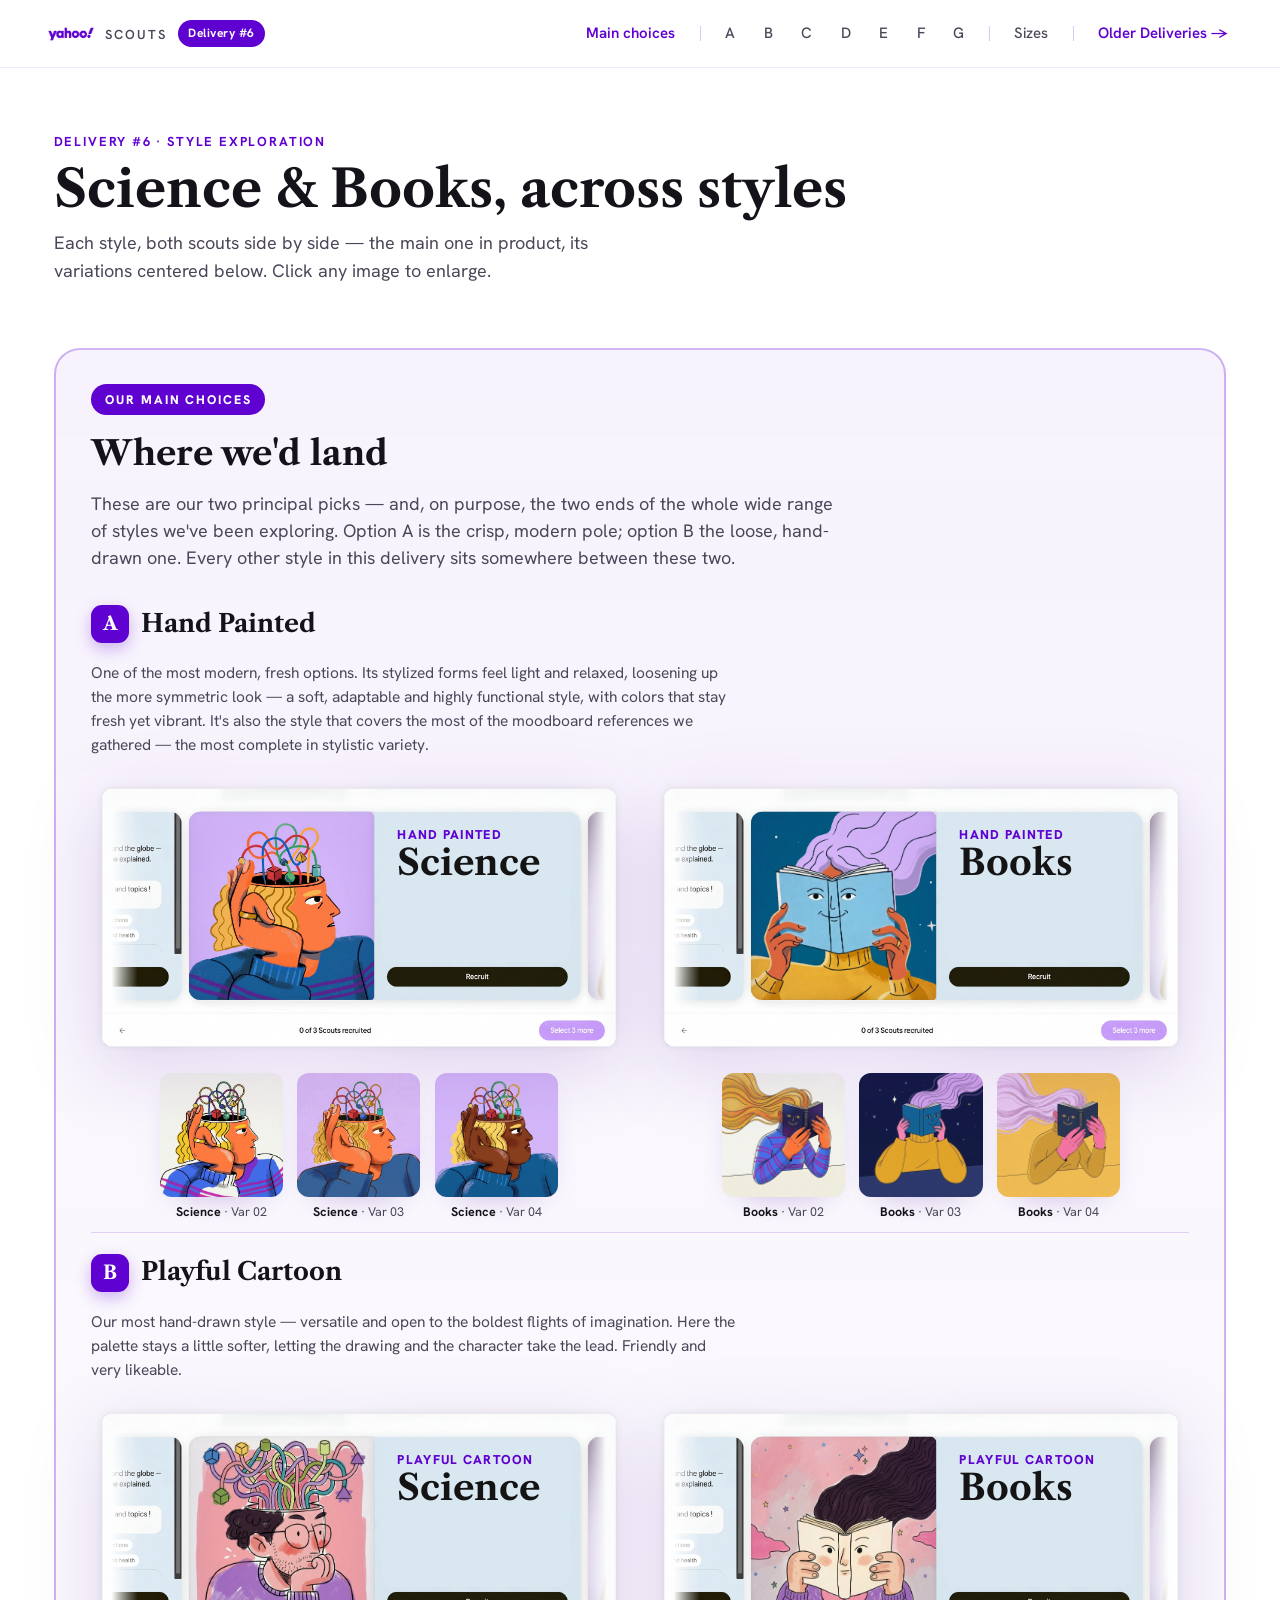
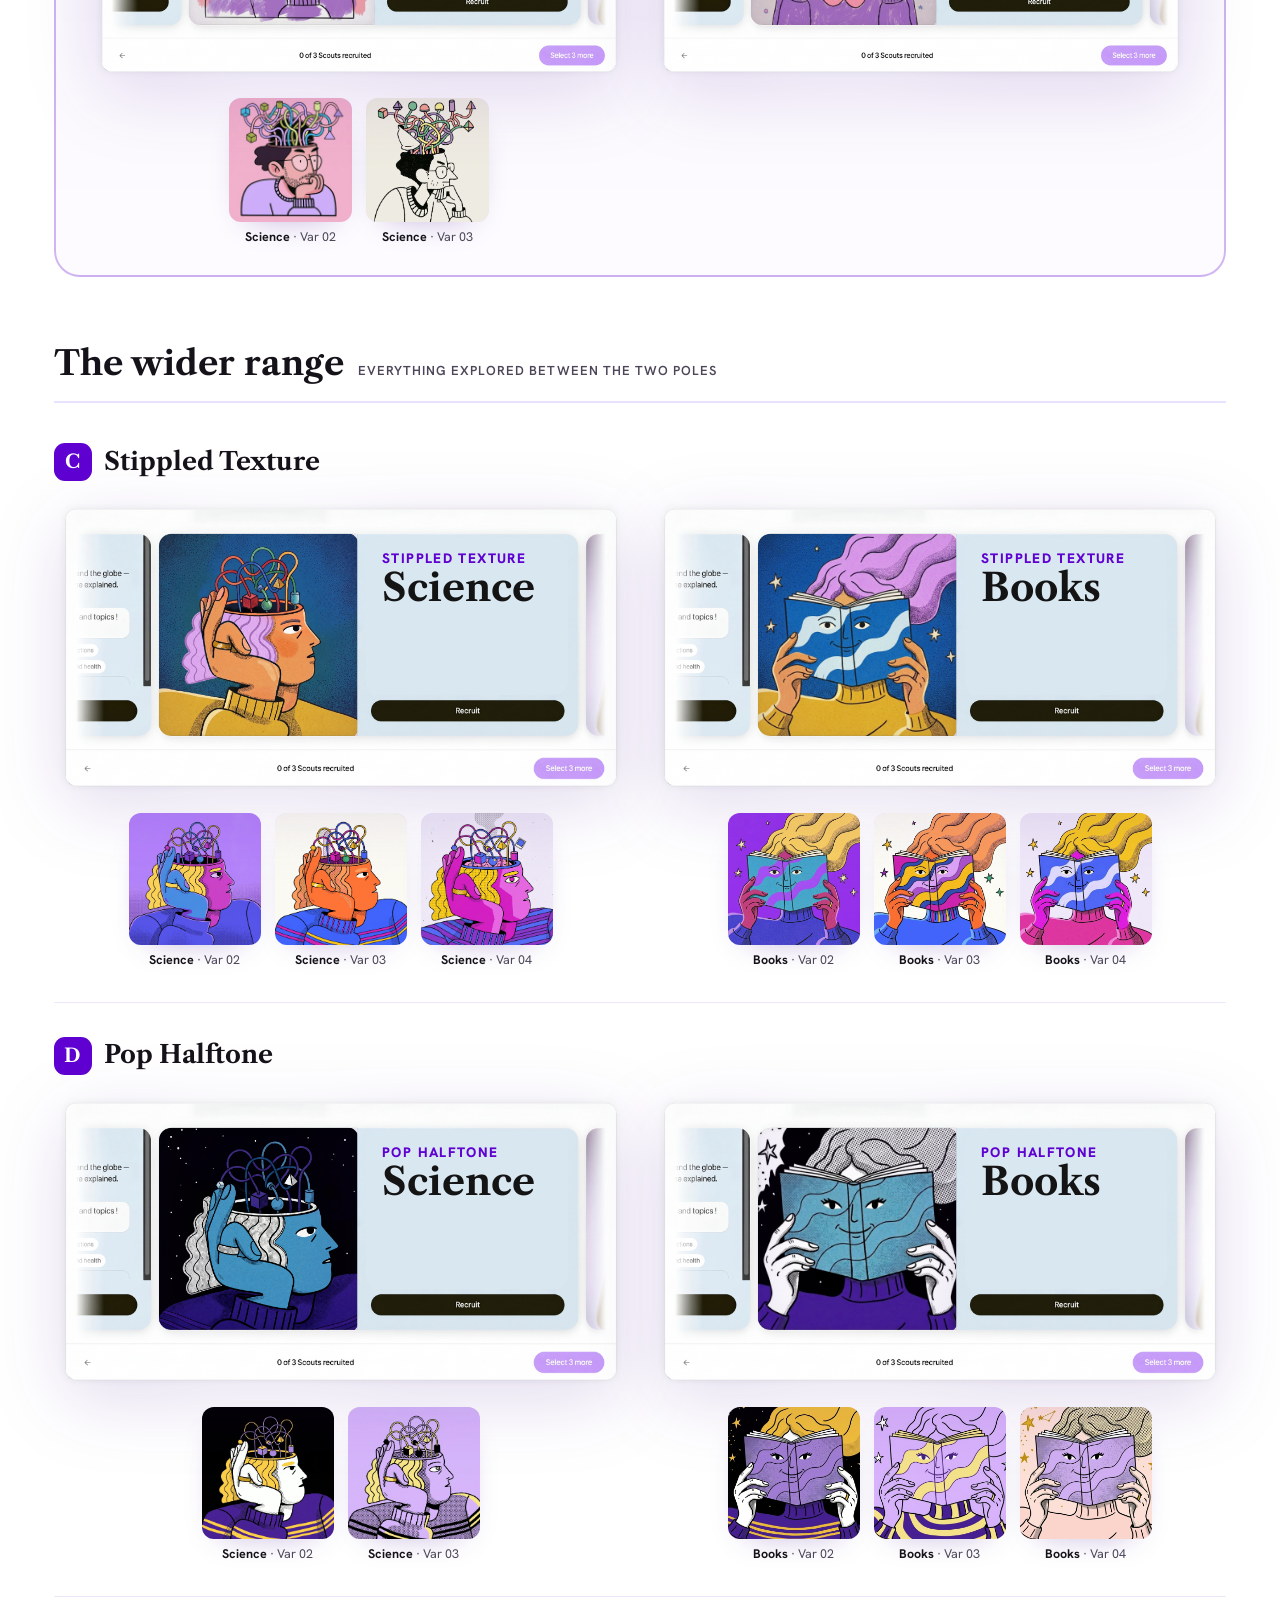
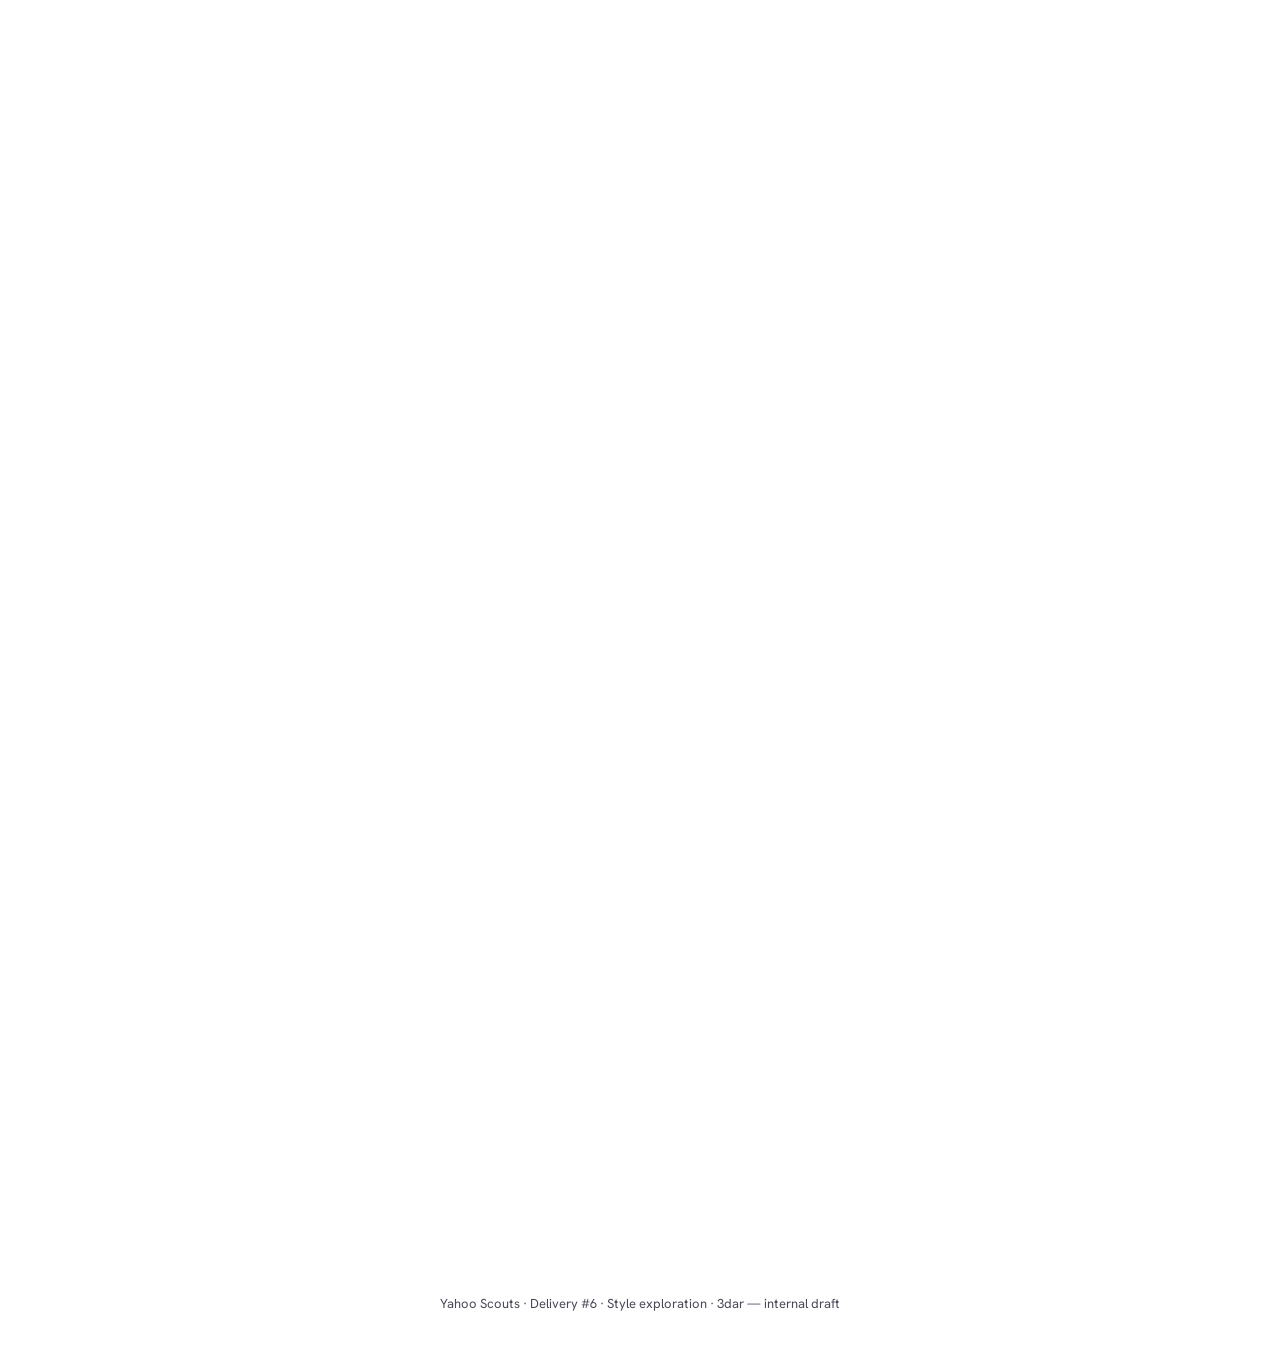
==== index.html @ 6e36b9bd "D#6: note Style A covers the most moodboard references (most complete in variety) Co-Authored-By: Cl" ====
<!DOCTYPE html>
<html lang="en">
<head>
<meta charset="UTF-8" />
<meta name="viewport" content="width=device-width, initial-scale=1.0" />
<title>Yahoo Scouts — Delivery #6 · Style exploration</title>
<link rel="preconnect" href="https://fonts.googleapis.com" />
<link rel="preconnect" href="https://fonts.gstatic.com" crossorigin />
<link href="https://fonts.googleapis.com/css2?family=Hanken+Grotesk:wght@400;500;600;700;800&family=Libre+Caslon+Text:wght@400;700&display=swap" rel="stylesheet" />
<link rel="stylesheet" href="d5.css?v=10" />
<style>
  /* ---- staging ribbon ---- */
  .stbar{background:var(--ink);color:#fff;font-family:var(--font-head);font-weight:600;font-size:12.5px;text-align:center;padding:7px 14px;letter-spacing:.3px}
  .stbar b{color:var(--yellow)}

  /* ---- page shell ---- */
  .wrap{max-width:min(2260px,96vw);margin:0 auto;padding:0 clamp(14px,3vw,28px)}
  .head6{padding:clamp(30px,5vw,64px) 0 clamp(12px,2vw,20px)}
  .head6 .eyebrow{font-family:var(--font-head);font-weight:700;font-size:13px;letter-spacing:.14em;text-transform:uppercase;color:var(--purple);margin:0 0 10px}
  .head6 h1{font-family:var(--font-display);font-weight:700;font-size:clamp(30px,5vw,52px);line-height:1.05;margin:0 0 12px;color:var(--ink)}
  .head6 p{font-size:clamp(15px,1.5vw,18px);color:var(--ink-soft);max-width:60ch;margin:0}
  .scout-band{display:flex;align-items:baseline;gap:14px;margin:clamp(30px,5vw,60px) 0 6px;padding-bottom:12px;border-bottom:2px solid var(--lav)}
  .scout-band h2{font-family:var(--font-display);font-weight:700;font-size:clamp(24px,3vw,34px);margin:0;color:var(--ink)}
  .scout-band span{font-family:var(--font-head);font-weight:600;font-size:13px;color:var(--ink-soft);text-transform:uppercase;letter-spacing:.08em}

  /* ---- our main choices (highlighted lead section) ---- */
  .mainchoices{border:2px solid rgba(95,1,209,.28);background:linear-gradient(180deg,rgba(95,1,209,.05),rgba(95,1,209,.015));border-radius:26px;padding:clamp(18px,2.6vw,34px) clamp(16px,2.8vw,38px) clamp(8px,1.4vw,18px);margin:clamp(22px,3.4vw,44px) 0}
  .mc-band{margin:0 0 clamp(6px,1.4vw,14px)}
  .mc-eyebrow{display:inline-block;font-family:var(--font-head);font-weight:800;font-size:12.5px;letter-spacing:.15em;text-transform:uppercase;color:#fff;background:var(--purple);border-radius:999px;padding:6px 14px;margin:0 0 12px}
  .mc-band h2{font-family:var(--font-display);font-weight:700;font-size:clamp(22px,2.9vw,34px);margin:0 0 10px;color:var(--ink)}
  .mc-lede{font-family:var(--font-head);font-size:clamp(14px,1.5vw,18px);color:var(--ink-soft);line-height:1.5;max-width:76ch;margin:0}
  .mc-why{font-family:var(--font-head);font-size:clamp(13px,1.35vw,15.5px);color:var(--ink-soft);line-height:1.55;max-width:72ch;margin:2px 0 clamp(14px,1.8vw,22px)}
  .mainchoices .style-block{border-bottom:none;padding:clamp(10px,1.6vw,20px) 0 clamp(6px,1vw,12px)}
  .mainchoices .style-block+.style-block{border-top:1px solid rgba(95,1,209,.16)}
  .mainchoices .sb-letter{background:var(--purple);box-shadow:0 6px 16px rgba(95,1,209,.28)}

  /* ---- one style block: Science | Books side by side ---- */
  .style-block{padding:clamp(20px,2.6vw,36px) 0;border-bottom:1px solid rgba(95,1,209,.10)}
  .sb-head{display:flex;align-items:center;gap:12px;margin:0 0 clamp(10px,1.4vw,18px)}
  .sb-letter{display:grid;place-items:center;width:38px;height:38px;flex:0 0 auto;border-radius:11px;background:var(--purple);color:#fff;font-family:var(--font-display);font-weight:700;font-size:19px}
  .sb-head h3{font-family:var(--font-display);font-weight:700;font-size:clamp(18px,2.1vw,25px);margin:0;color:var(--ink)}

  .compare{display:grid;grid-template-columns:1fr 1fr;gap:clamp(14px,2vw,30px);align-items:start}
  .scout-col{min-width:0;container-type:inline-size;display:flex;flex-direction:column;align-items:center}

  /* ---- product card (frame + hero behind window + label overlay) ---- */
  .pcard{position:relative;width:100%;margin:0;line-height:0;cursor:zoom-in;container-type:inline-size}
  .pcard-frame{position:relative;z-index:2;width:100%;height:auto;display:block;pointer-events:none;filter:drop-shadow(0 18px 38px rgba(60,10,140,.15))}
  .pcard-hero{position:absolute;z-index:1;left:18.3%;top:11.2%;width:34.9%;height:68.8%;border-radius:2.2cqw;overflow:hidden;background:#efe6ff}
  .pcard-hero img{width:100%;height:100%;object-fit:cover;display:block}
  .pcard-label{position:absolute;z-index:3;left:54.4%;top:12.8%;width:35.2%;height:52.6%;background:#d9e7f1;border-radius:2.6cqw;padding:2.6% 2.8%;display:flex;flex-direction:column;justify-content:flex-start;gap:2.4%;pointer-events:none}
  .pcard-label .pl-style{font-family:var(--font-head);font-weight:800;font-size:2.4cqw;letter-spacing:.1em;text-transform:uppercase;color:var(--purple);line-height:1}
  .pcard-label .pl-scout{font-family:var(--font-display);font-weight:700;font-size:6.7cqw;line-height:1;color:#141414}

  /* ---- empty (scout not delivered yet) ---- */
  .pcard-empty{width:100%;aspect-ratio:1800/942;border-radius:20px;border:2px dashed rgba(95,1,209,.26);background:repeating-linear-gradient(135deg,rgba(95,1,209,.03),rgba(95,1,209,.03) 12px,transparent 12px,transparent 24px);display:grid;place-items:center;text-align:center;color:var(--purple);font-family:var(--font-head);font-weight:600;font-size:clamp(12px,1.4vw,15px);line-height:1.4}

  /* ---- variation row (centered under its card) ---- */
  .var-row{display:flex;flex-wrap:wrap;justify-content:center;gap:clamp(8px,1.1vw,16px);margin-top:clamp(8px,1.1vw,16px);width:100%}
  .varfig{margin:0;width:clamp(62px,23cqw,222px);cursor:zoom-in;transition:transform .18s ease}
  .varfig:hover{transform:translateY(-3px)}
  .varfig .vf-img{aspect-ratio:1;border-radius:12px;overflow:hidden;background:#efe6ff;box-shadow:var(--shadow-soft)}
  .varfig img{width:100%;height:100%;object-fit:cover;display:block}
  .varfig figcaption{margin-top:7px;font-family:var(--font-head);font-size:clamp(10px,1.05vw,12.5px);color:var(--ink-soft);line-height:1.3;text-align:center}
  .varfig figcaption b{color:var(--ink);font-weight:700}

  /* ---- small sizes: mains inside the product template (V5-style rail) ---- */
  .small-sec{padding:clamp(26px,4vw,52px) 0 8px;border-top:2px solid var(--lav);margin-top:clamp(10px,2vw,24px);text-align:center}
  .small-head{display:flex;justify-content:center;align-items:baseline;gap:14px;margin:0 0 8px;flex-wrap:wrap}
  .small-head h2{font-family:var(--font-display);font-weight:700;font-size:clamp(22px,2.6vw,32px);margin:0;color:var(--ink)}
  .small-head span{font-family:var(--font-head);font-weight:600;font-size:13px;color:var(--ink-soft);text-transform:uppercase;letter-spacing:.08em}
  .small-note{font-family:var(--font-head);font-size:14px;color:var(--ink-soft);margin:0 auto 24px;max-width:56ch}
  .tmpl-row{display:flex;flex-wrap:wrap;justify-content:center;align-items:flex-start;gap:clamp(24px,4vw,64px)}
  .tmpl{width:min(414px,94vw)}
  .tmpl-cap{font-family:var(--font-head);font-weight:700;font-size:14px;text-transform:uppercase;letter-spacing:.07em;color:var(--purple);margin:0 0 12px}
  .sphone{position:relative;background:#161219;border-radius:34px;padding:12px 10px 10px;box-shadow:var(--shadow);container-type:inline-size}
  .sphone-notch{position:absolute;top:15px;left:50%;transform:translateX(-50%);width:33%;height:2.4%;background:#161219;border-radius:0 0 14px 14px;z-index:3}
  .sphone-screen{position:relative;border-radius:22px;overflow:hidden}
  .sphone-screen>img{width:100%;display:block}
  .srail{position:absolute;left:0;top:23.8%;width:100%;height:16.6%;background:#F3F2EF;overflow:hidden;display:flex;justify-content:center;align-items:flex-start;gap:0.9cqw;padding:0.6cqw 1cqw 0;z-index:2}
  .scirc{flex:0 0 auto;display:flex;flex-direction:column;align-items:center;margin:0;cursor:zoom-in}
  .scirc-clip{width:13.3cqw;height:13.3cqw;border-radius:50%;overflow:hidden;background:#e7e0f4}
  .scirc-clip img{width:100%;height:100%;object-fit:cover;display:block;transform:scale(1.16);transform-origin:50% 30%}
  .scirc figcaption{font-family:var(--font-head);font-weight:700;font-size:3cqw;line-height:1;margin-top:1.3cqw;color:#241f30}

  footer.foot6{padding:36px 0 56px;color:var(--ink-soft);font-family:var(--font-head);font-size:13px;text-align:center}

  @media(max-width:720px){
    .compare{grid-template-columns:1fr;gap:26px;justify-items:center}
    .scout-col{width:min(560px,100%)}
    .pcard{cursor:pointer}
  }
</style>
</head>
<body>


<!-- ============ NAV ============ -->
<header class="nav" id="nav">
  <a href="#top" class="brand" aria-label="Yahoo Scouts">
    <img src="assets/brand/yahoo-logo.png" class="brand-logo" alt="Yahoo" />
    <span class="brand-sub">scouts</span>
    <span class="brand-badge">Delivery&nbsp;#6</span>
  </a>
  <nav class="nav-links">
    <a href="#main-choices" class="nav-history">Main&nbsp;choices</a>
    <span class="nav-sep"></span>
    <a href="#style-a">A</a>
    <a href="#style-b">B</a>
    <a href="#style-c">C</a>
    <a href="#style-d">D</a>
    <a href="#style-e">E</a>
    <a href="#style-f">F</a>
    <a href="#style-g">G</a>
    <span class="nav-sep"></span>
    <a href="#small">Sizes</a>
    <span class="nav-sep"></span>
    <a href="history.html" class="nav-history">Older&nbsp;Deliveries&nbsp;&rarr;</a>
  </nav>
</header>

<main id="top">
  <div class="wrap">

    <!-- ============ HEADER ============ -->
    <section class="head6">
      <p class="eyebrow">Delivery #6 · Style exploration</p>
      <h1>Science &amp; Books, across styles</h1>
      <p>Each style, both scouts side by side — the main one in product, its variations centered below. Click any image to enlarge.</p>
    </section>

    <!-- ============ OUR MAIN CHOICES ============ -->
    <section id="main-choices" class="mainchoices reveal">
      <div class="mc-band">
        <p class="mc-eyebrow">Our Main Choices</p>
        <h2>Where we'd land</h2>
        <p class="mc-lede">These are our two principal picks — and, on purpose, the two ends of the whole wide range of styles we've been exploring. Option A is the crisp, modern pole; option B the loose, hand-drawn one. Every other style in this delivery sits somewhere between these two.</p>
      </div>

      <!-- CHOICE A — Hand Painted (was Style A) -->
      <article class="style-block reveal" id="style-a">
        <div class="sb-head"><span class="sb-letter">A</span><h3>Hand Painted</h3></div>
        <p class="mc-why">One of the most modern, fresh options. Its stylized forms feel light and relaxed, loosening up the more symmetric look — a soft, adaptable and highly functional style, with colors that stay fresh yet vibrant. It's also the style that covers the most of the moodboard references we gathered — the most complete in stylistic variety.</p>
        <div class="compare">
          <div class="scout-col">
            <div class="pcard" data-full="media/sc_science_a_001.jpg">
              <img class="pcard-frame" src="media/ui-frame.png" alt="" />
              <div class="pcard-hero"><img src="media/sc_science_a_001.jpg" alt="Science — Hand Painted" /></div>
              <div class="pcard-label"><span class="pl-style">Hand Painted</span><span class="pl-scout">Science</span></div>
            </div>
            <div class="var-row">
              <figure class="varfig" data-full="media/sc_science_a_002.jpg"><div class="vf-img"><img src="media/sc_science_a_002.jpg" alt="" /></div><figcaption><b>Science</b> · Var 02</figcaption></figure>
              <figure class="varfig" data-full="media/sc_science_a_003.jpg"><div class="vf-img"><img src="media/sc_science_a_003.jpg" alt="" /></div><figcaption><b>Science</b> · Var 03</figcaption></figure>
              <figure class="varfig" data-full="media/sc_science_a_004.jpg"><div class="vf-img"><img src="media/sc_science_a_004.jpg" alt="" /></div><figcaption><b>Science</b> · Var 04</figcaption></figure>
            </div>
          </div>
          <div class="scout-col">
            <div class="pcard" data-full="media/sc_books_a_001.jpg">
              <img class="pcard-frame" src="media/ui-frame.png" alt="" />
              <div class="pcard-hero"><img src="media/sc_books_a_001.jpg" alt="Books — Hand Painted" /></div>
              <div class="pcard-label"><span class="pl-style">Hand Painted</span><span class="pl-scout">Books</span></div>
            </div>
            <div class="var-row">
              <figure class="varfig" data-full="media/sc_books_a_002.jpg"><div class="vf-img"><img src="media/sc_books_a_002.jpg" alt="" /></div><figcaption><b>Books</b> · Var 02</figcaption></figure>
              <figure class="varfig" data-full="media/sc_books_a_003.jpg"><div class="vf-img"><img src="media/sc_books_a_003.jpg" alt="" /></div><figcaption><b>Books</b> · Var 03</figcaption></figure>
              <figure class="varfig" data-full="media/sc_books_a_004.jpg"><div class="vf-img"><img src="media/sc_books_a_004.jpg" alt="" /></div><figcaption><b>Books</b> · Var 04</figcaption></figure>
            </div>
          </div>
        </div>
      </article>

      <!-- CHOICE B — Playful Cartoon (was Style E) -->
      <article class="style-block reveal" id="style-b">
        <div class="sb-head"><span class="sb-letter">B</span><h3>Playful Cartoon</h3></div>
        <p class="mc-why">Our most hand-drawn style — versatile and open to the boldest flights of imagination. Here the palette stays a little softer, letting the drawing and the character take the lead. Friendly and very likeable.</p>
        <div class="compare">
          <div class="scout-col">
            <div class="pcard" data-full="media/sc_science_e_001.jpg">
              <img class="pcard-frame" src="media/ui-frame.png" alt="" />
              <div class="pcard-hero"><img src="media/sc_science_e_001.jpg" alt="Science — Playful Cartoon" /></div>
              <div class="pcard-label"><span class="pl-style">Playful Cartoon</span><span class="pl-scout">Science</span></div>
            </div>
            <div class="var-row">
              <figure class="varfig" data-full="media/sc_science_e_002.jpg"><div class="vf-img"><img src="media/sc_science_e_002.jpg" alt="" /></div><figcaption><b>Science</b> · Var 02</figcaption></figure>
              <figure class="varfig" data-full="media/sc_science_e_003.jpg"><div class="vf-img"><img src="media/sc_science_e_003.jpg" alt="" /></div><figcaption><b>Science</b> · Var 03</figcaption></figure>
            </div>
          </div>
          <div class="scout-col">
            <div class="pcard" data-full="media/sc_books_e_001.jpg">
              <img class="pcard-frame" src="media/ui-frame.png" alt="" />
              <div class="pcard-hero"><img src="media/sc_books_e_001.jpg" alt="Books — Playful Cartoon" /></div>
              <div class="pcard-label"><span class="pl-style">Playful Cartoon</span><span class="pl-scout">Books</span></div>
            </div>
            <div class="var-row"></div>
          </div>
        </div>
      </article>
    </section>

    <!-- ============ THE WIDER RANGE (Science | Books) ============ -->
    <section id="styles">
      <div class="scout-band">
        <h2>The wider range</h2>
        <span>Everything explored between the two poles</span>
      </div>

      <!-- STYLE C — Stippled Texture (was B) -->
      <article class="style-block reveal" id="style-c">
        <div class="sb-head"><span class="sb-letter">C</span><h3>Stippled Texture</h3></div>
        <div class="compare">
          <div class="scout-col">
            <div class="pcard" data-full="media/sc_science_b_001.jpg">
              <img class="pcard-frame" src="media/ui-frame.png" alt="" />
              <div class="pcard-hero"><img src="media/sc_science_b_001.jpg" alt="Science — Stippled Texture" /></div>
              <div class="pcard-label"><span class="pl-style">Stippled Texture</span><span class="pl-scout">Science</span></div>
            </div>
            <div class="var-row">
              <figure class="varfig" data-full="media/sc_science_b_002.jpg"><div class="vf-img"><img src="media/sc_science_b_002.jpg" alt="" /></div><figcaption><b>Science</b> · Var 02</figcaption></figure>
              <figure class="varfig" data-full="media/sc_science_b_003.jpg"><div class="vf-img"><img src="media/sc_science_b_003.jpg" alt="" /></div><figcaption><b>Science</b> · Var 03</figcaption></figure>
              <figure class="varfig" data-full="media/sc_science_b_004.jpg"><div class="vf-img"><img src="media/sc_science_b_004.jpg" alt="" /></div><figcaption><b>Science</b> · Var 04</figcaption></figure>
            </div>
          </div>
          <div class="scout-col">
            <div class="pcard" data-full="media/sc_books_b_001.jpg">
              <img class="pcard-frame" src="media/ui-frame.png" alt="" />
              <div class="pcard-hero"><img src="media/sc_books_b_001.jpg" alt="Books — Stippled Texture" /></div>
              <div class="pcard-label"><span class="pl-style">Stippled Texture</span><span class="pl-scout">Books</span></div>
            </div>
            <div class="var-row">
              <figure class="varfig" data-full="media/sc_books_b_002.jpg"><div class="vf-img"><img src="media/sc_books_b_002.jpg" alt="" /></div><figcaption><b>Books</b> · Var 02</figcaption></figure>
              <figure class="varfig" data-full="media/sc_books_b_003.jpg"><div class="vf-img"><img src="media/sc_books_b_003.jpg" alt="" /></div><figcaption><b>Books</b> · Var 03</figcaption></figure>
              <figure class="varfig" data-full="media/sc_books_b_004.jpg"><div class="vf-img"><img src="media/sc_books_b_004.jpg" alt="" /></div><figcaption><b>Books</b> · Var 04</figcaption></figure>
            </div>
          </div>
        </div>
      </article>

      <!-- STYLE D — Pop Halftone (was C) -->
      <article class="style-block reveal" id="style-d">
        <div class="sb-head"><span class="sb-letter">D</span><h3>Pop Halftone</h3></div>
        <div class="compare">
          <div class="scout-col">
            <div class="pcard" data-full="media/sc_science_c_001.jpg">
              <img class="pcard-frame" src="media/ui-frame.png" alt="" />
              <div class="pcard-hero"><img src="media/sc_science_c_001.jpg" alt="Science — Pop Halftone" /></div>
              <div class="pcard-label"><span class="pl-style">Pop Halftone</span><span class="pl-scout">Science</span></div>
            </div>
            <div class="var-row">
              <figure class="varfig" data-full="media/sc_science_c_002.jpg"><div class="vf-img"><img src="media/sc_science_c_002.jpg" alt="" /></div><figcaption><b>Science</b> · Var 02</figcaption></figure>
              <figure class="varfig" data-full="media/sc_science_c_003.jpg"><div class="vf-img"><img src="media/sc_science_c_003.jpg" alt="" /></div><figcaption><b>Science</b> · Var 03</figcaption></figure>
            </div>
          </div>
          <div class="scout-col">
            <div class="pcard" data-full="media/sc_books_c_001.jpg">
              <img class="pcard-frame" src="media/ui-frame.png" alt="" />
              <div class="pcard-hero"><img src="media/sc_books_c_001.jpg" alt="Books — Pop Halftone" /></div>
              <div class="pcard-label"><span class="pl-style">Pop Halftone</span><span class="pl-scout">Books</span></div>
            </div>
            <div class="var-row">
              <figure class="varfig" data-full="media/sc_books_c_002.jpg"><div class="vf-img"><img src="media/sc_books_c_002.jpg" alt="" /></div><figcaption><b>Books</b> · Var 02</figcaption></figure>
              <figure class="varfig" data-full="media/sc_books_c_003.jpg"><div class="vf-img"><img src="media/sc_books_c_003.jpg" alt="" /></div><figcaption><b>Books</b> · Var 03</figcaption></figure>
              <figure class="varfig" data-full="media/sc_books_c_004.jpg"><div class="vf-img"><img src="media/sc_books_c_004.jpg" alt="" /></div><figcaption><b>Books</b> · Var 04</figcaption></figure>
            </div>
          </div>
        </div>
      </article>

      <!-- STYLE E — Fine-Line Ink (was D) -->
      <article class="style-block reveal" id="style-e">
        <div class="sb-head"><span class="sb-letter">E</span><h3>Fine-Line Ink</h3></div>
        <div class="compare">
          <div class="scout-col">
            <div class="pcard" data-full="media/sc_science_d_001.jpg">
              <img class="pcard-frame" src="media/ui-frame.png" alt="" />
              <div class="pcard-hero"><img src="media/sc_science_d_001.jpg" alt="Science — Fine-Line Ink" /></div>
              <div class="pcard-label"><span class="pl-style">Fine-Line Ink</span><span class="pl-scout">Science</span></div>
            </div>
            <div class="var-row">
              <figure class="varfig" data-full="media/sc_science_d_002.jpg"><div class="vf-img"><img src="media/sc_science_d_002.jpg" alt="" /></div><figcaption><b>Science</b> · Var 02</figcaption></figure>
            </div>
          </div>
          <div class="scout-col">
            <div class="pcard" data-full="media/sc_books_d_001.jpg">
              <img class="pcard-frame" src="media/ui-frame.png" alt="" />
              <div class="pcard-hero"><img src="media/sc_books_d_001.jpg" alt="Books — Fine-Line Ink" /></div>
              <div class="pcard-label"><span class="pl-style">Fine-Line Ink</span><span class="pl-scout">Books</span></div>
            </div>
            <div class="var-row">
              <figure class="varfig" data-full="media/sc_books_d_002.jpg"><div class="vf-img"><img src="media/sc_books_d_002.jpg" alt="" /></div><figcaption><b>Books</b> · Var 02</figcaption></figure>
              <figure class="varfig" data-full="media/sc_books_d_003.jpg"><div class="vf-img"><img src="media/sc_books_d_003.jpg" alt="" /></div><figcaption><b>Books</b> · Var 03</figcaption></figure>
            </div>
          </div>
        </div>
      </article>

      <!-- STYLE F — Risograph Print -->
      <article class="style-block reveal" id="style-f">
        <div class="sb-head"><span class="sb-letter">F</span><h3>Risograph Print</h3></div>
        <div class="compare">
          <div class="scout-col">
            <div class="pcard" data-full="media/sc_science_f_001.jpg">
              <img class="pcard-frame" src="media/ui-frame.png" alt="" />
              <div class="pcard-hero"><img src="media/sc_science_f_001.jpg" alt="Science — Risograph Print" /></div>
              <div class="pcard-label"><span class="pl-style">Risograph Print</span><span class="pl-scout">Science</span></div>
            </div>
            <div class="var-row">
              <figure class="varfig" data-full="media/sc_science_f_002.jpg"><div class="vf-img"><img src="media/sc_science_f_002.jpg" alt="" /></div><figcaption><b>Science</b> · Var 02</figcaption></figure>
              <figure class="varfig" data-full="media/sc_science_f_003.jpg"><div class="vf-img"><img src="media/sc_science_f_003.jpg" alt="" /></div><figcaption><b>Science</b> · Var 03</figcaption></figure>
            </div>
          </div>
          <div class="scout-col">
            <div class="pcard" data-full="media/sc_books_f_001.jpg">
              <img class="pcard-frame" src="media/ui-frame.png" alt="" />
              <div class="pcard-hero"><img src="media/sc_books_f_001.jpg" alt="Books — Risograph Print" /></div>
              <div class="pcard-label"><span class="pl-style">Risograph Print</span><span class="pl-scout">Books</span></div>
            </div>
            <div class="var-row">
              <figure class="varfig" data-full="media/sc_books_f_002.jpg"><div class="vf-img"><img src="media/sc_books_f_002.jpg" alt="" /></div><figcaption><b>Books</b> · Var 02</figcaption></figure>
              <figure class="varfig" data-full="media/sc_books_f_003.jpg"><div class="vf-img"><img src="media/sc_books_f_003.jpg" alt="" /></div><figcaption><b>Books</b> · Var 03</figcaption></figure>
              <figure class="varfig" data-full="media/sc_books_f_004.jpg"><div class="vf-img"><img src="media/sc_books_f_004.jpg" alt="" /></div><figcaption><b>Books</b> · Var 04</figcaption></figure>
            </div>
          </div>
        </div>
      </article>

      <!-- STYLE G — Flat Colors -->
      <article class="style-block reveal" id="style-g">
        <div class="sb-head"><span class="sb-letter">G</span><h3>Flat Colors</h3></div>
        <div class="compare">
          <div class="scout-col">
            <div class="pcard" data-full="media/sc_science_g_001.jpg">
              <img class="pcard-frame" src="media/ui-frame.png" alt="" />
              <div class="pcard-hero"><img src="media/sc_science_g_001.jpg" alt="Science — Flat Colors" /></div>
              <div class="pcard-label"><span class="pl-style">Flat Colors</span><span class="pl-scout">Science</span></div>
            </div>
            <div class="var-row">
              <figure class="varfig" data-full="media/sc_science_g_002.jpg"><div class="vf-img"><img src="media/sc_science_g_002.jpg" alt="" /></div><figcaption><b>Science</b> · Var 02</figcaption></figure>
              <figure class="varfig" data-full="media/sc_science_g_003.jpg"><div class="vf-img"><img src="media/sc_science_g_003.jpg" alt="" /></div><figcaption><b>Science</b> · Var 03</figcaption></figure>
            </div>
          </div>
          <div class="scout-col">
            <div class="pcard" data-full="media/sc_books_g_001.jpg">
              <img class="pcard-frame" src="media/ui-frame.png" alt="" />
              <div class="pcard-hero"><img src="media/sc_books_g_001.jpg" alt="Books — Flat Colors" /></div>
              <div class="pcard-label"><span class="pl-style">Flat Colors</span><span class="pl-scout">Books</span></div>
            </div>
            <div class="var-row">
              <figure class="varfig" data-full="media/sc_books_g_002.jpg"><div class="vf-img"><img src="media/sc_books_g_002.jpg" alt="" /></div><figcaption><b>Books</b> · Var 02</figcaption></figure>
              <figure class="varfig" data-full="media/sc_books_g_003.jpg"><div class="vf-img"><img src="media/sc_books_g_003.jpg" alt="" /></div><figcaption><b>Books</b> · Var 03</figcaption></figure>
              <figure class="varfig" data-full="media/sc_books_g_004.jpg"><div class="vf-img"><img src="media/sc_books_g_004.jpg" alt="" /></div><figcaption><b>Books</b> · Var 04</figcaption></figure>
            </div>
          </div>
        </div>
      </article>
    </section>

    <!-- ============ SMALL SIZES (mains only) ============ -->
    <section id="small" class="small-sec reveal">
      <div class="small-head">
        <h2>Small sizes</h2>
        <span>Mains only · A–G · in product</span>
      </div>
      <p class="small-note">The main of every style, shown small inside the Yahoo Home category rail — how each reads at avatar size. Order follows the labels above (A–B are our main choices).</p>

      <div class="tmpl-row">
        <div class="tmpl">
          <div class="tmpl-cap">Science</div>
          <div class="sphone">
            <div class="sphone-notch"></div>
            <div class="sphone-screen">
              <img src="media/mobile-ui.jpg" alt="Yahoo Home" />
              <div class="srail">
                <figure class="scirc" data-full="media/sc_science_a_001.jpg"><span class="scirc-clip"><img src="media/sc_science_a_001.jpg" alt="Science — Hand Painted" /></span><figcaption>A</figcaption></figure>
                <figure class="scirc" data-full="media/sc_science_e_001.jpg"><span class="scirc-clip"><img src="media/sc_science_e_001.jpg" alt="Science — Playful Cartoon" style="transform:scale(1.45);transform-origin:50% 30%" /></span><figcaption>B</figcaption></figure>
                <figure class="scirc" data-full="media/sc_science_b_001.jpg"><span class="scirc-clip"><img src="media/sc_science_b_001.jpg" alt="Science — Stippled Texture" /></span><figcaption>C</figcaption></figure>
                <figure class="scirc" data-full="media/sc_science_c_001.jpg"><span class="scirc-clip"><img src="media/sc_science_c_001.jpg" alt="Science — Pop Halftone" /></span><figcaption>D</figcaption></figure>
                <figure class="scirc" data-full="media/sc_science_d_001.jpg"><span class="scirc-clip"><img src="media/sc_science_d_001.jpg" alt="Science — Fine-Line Ink" style="transform:scale(1.5);transform-origin:50% 32%" /></span><figcaption>E</figcaption></figure>
                <figure class="scirc" data-full="media/sc_science_f_001.jpg"><span class="scirc-clip"><img src="media/sc_science_f_001.jpg" alt="Science — Risograph Print" style="transform:scale(1.4);transform-origin:50% 34%" /></span><figcaption>F</figcaption></figure>
                <figure class="scirc" data-full="media/sc_science_g_001.jpg"><span class="scirc-clip"><img src="media/sc_science_g_001.jpg" alt="Science — Flat Colors" style="transform:scale(1.35);transform-origin:50% 30%" /></span><figcaption>G</figcaption></figure>
              </div>
            </div>
          </div>
        </div>

        <div class="tmpl">
          <div class="tmpl-cap">Books</div>
          <div class="sphone">
            <div class="sphone-notch"></div>
            <div class="sphone-screen">
              <img src="media/mobile-ui.jpg" alt="Yahoo Home" />
              <div class="srail">
                <figure class="scirc" data-full="media/sc_books_a_001.jpg"><span class="scirc-clip"><img src="media/sc_books_a_001.jpg" alt="Books — Hand Painted" /></span><figcaption>A</figcaption></figure>
                <figure class="scirc" data-full="media/sc_books_e_001.jpg"><span class="scirc-clip"><img src="media/sc_books_e_001.jpg" alt="Books — Playful Cartoon" style="transform:scale(1.45);transform-origin:50% 30%" /></span><figcaption>B</figcaption></figure>
                <figure class="scirc" data-full="media/sc_books_b_001.jpg"><span class="scirc-clip"><img src="media/sc_books_b_001.jpg" alt="Books — Stippled Texture" /></span><figcaption>C</figcaption></figure>
                <figure class="scirc" data-full="media/sc_books_c_001.jpg"><span class="scirc-clip"><img src="media/sc_books_c_001.jpg" alt="Books — Pop Halftone" /></span><figcaption>D</figcaption></figure>
                <figure class="scirc" data-full="media/sc_books_d_001.jpg"><span class="scirc-clip"><img src="media/sc_books_d_001.jpg" alt="Books — Fine-Line Ink" style="transform:scale(1.5);transform-origin:50% 32%" /></span><figcaption>E</figcaption></figure>
                <figure class="scirc" data-full="media/sc_books_f_001.jpg"><span class="scirc-clip"><img src="media/sc_books_f_001.jpg" alt="Books — Risograph Print" style="transform:scale(1.4);transform-origin:50% 34%" /></span><figcaption>F</figcaption></figure>
                <figure class="scirc" data-full="media/sc_books_g_001.jpg"><span class="scirc-clip"><img src="media/sc_books_g_001.jpg" alt="Books — Flat Colors" style="transform:scale(1.35);transform-origin:50% 30%" /></span><figcaption>G</figcaption></figure>
              </div>
            </div>
          </div>
        </div>
      </div>
    </section>

    <footer class="foot6">Yahoo Scouts · Delivery #6 · Style exploration · 3dar — internal draft</footer>

  </div>
</main>

<!-- ============ LIGHTBOX ============ -->
<div class="lightbox" id="lightbox">
  <button class="lightbox-close" id="lbClose" aria-label="Close">&times;</button>
</div>

<script>
(function () {
  var $ = function (s, c) { return (c || document).querySelector(s); };
  var $all = function (s, c) { return Array.prototype.slice.call((c || document).querySelectorAll(s)); };

  /* nav shadow */
  var nav = $('#nav');
  var onScroll = function () { nav.classList.toggle('scrolled', window.scrollY > 8); };
  onScroll(); window.addEventListener('scroll', onScroll, { passive: true });

  /* reveal on scroll */
  var revs = $all('.reveal');
  if ('IntersectionObserver' in window) {
    var ro = new IntersectionObserver(function (ents) {
      ents.forEach(function (e) { if (e.isIntersecting) { e.target.classList.add('in'); ro.unobserve(e.target); } });
    }, { rootMargin: '0px 0px -8% 0px' });
    revs.forEach(function (r) { ro.observe(r); });
  } else { revs.forEach(function (r) { r.classList.add('in'); }); }

  /* lightbox */
  var lb = $('#lightbox'), closeBtn = $('#lbClose');
  function open(src, alt) {
    $all('img', lb).forEach(function (n) { n.remove(); });
    var el = document.createElement('img'); el.src = src; el.alt = alt || '';
    lb.appendChild(el); lb.classList.add('open');
  }
  function close() { lb.classList.remove('open'); }
  $all('[data-full]').forEach(function (node) {
    node.addEventListener('click', function () {
      var img = $('img', node);
      open(node.getAttribute('data-full'), img ? img.alt : '');
    });
  });
  closeBtn.addEventListener('click', close);
  lb.addEventListener('click', function (e) { if (e.target === lb) close(); });
  document.addEventListener('keydown', function (e) { if (e.key === 'Escape') close(); });
})();
</script>
</body>
</html>
---- d5.css ----
/* ============================================================
   Yahoo Scouts — Delivery #5 (working boceto, editable galleries)
   Look calcado del sitio oficial (styles.css) + editor de galerías.
   ============================================================ */
:root{
  --purple:#5F01D1;
  --purple-600:#6d1ee0;
  --purple-100:#efe6ff;
  --yellow:#F8FB4C;
  --yellow-ink:#141414;
  --cyan:#4BC1E9;
  --cyan-ink:#08323d;
  --lav:#e9e2ff;
  --lav-2:#f4f0ff;
  --ink:#161219;
  --ink-soft:#4c4658;
  --white:#ffffff;
  --ok:#12a05a;
  --radius:28px;
  --radius-sm:18px;
  --shadow:0 24px 60px -28px rgba(60,10,140,.45);
  --shadow-soft:0 12px 34px -20px rgba(60,10,140,.4);
  --maxw:1180px;
  --font-display:'Libre Caslon Text', Georgia, 'Times New Roman', serif;
  --font-head:'Hanken Grotesk', system-ui, sans-serif;
  --font-body:'Hanken Grotesk', system-ui, sans-serif;
}
*{box-sizing:border-box;margin:0;padding:0}
html{scroll-behavior:smooth;scroll-padding-top:88px}
body{font-family:var(--font-body);color:var(--ink);background:var(--white);line-height:1.55;-webkit-font-smoothing:antialiased;overflow-x:hidden}
img{max-width:100%;display:block}
a{color:inherit;text-decoration:none}

/* ---------- NAV ---------- */
.nav{position:sticky;top:0;z-index:50;display:flex;align-items:center;justify-content:space-between;gap:24px;padding:14px clamp(18px,4vw,48px);background:rgba(255,255,255,.82);backdrop-filter:saturate(160%) blur(14px);border-bottom:1px solid rgba(95,1,209,.08);transition:box-shadow .3s ease}
.nav.scrolled{box-shadow:0 10px 30px -22px rgba(60,10,140,.6)}
.brand{display:flex;align-items:center;gap:11px}
.brand-logo{height:26px;width:auto;display:block}
.brand-sub{font-family:var(--font-head);font-weight:600;font-size:13px;color:var(--ink-soft);text-transform:uppercase;letter-spacing:2px;transform:translateY(1px)}
.brand-badge{font-family:var(--font-head);font-weight:700;font-size:12px;color:#fff;background:var(--purple);padding:4px 10px;border-radius:999px;letter-spacing:.5px}
.nav-links{display:flex;gap:clamp(6px,1.6vw,22px);align-items:center;flex-wrap:wrap;justify-content:flex-end}
.nav-links a{font-weight:500;font-size:15px;color:var(--ink-soft);padding:8px 4px;position:relative;transition:color .2s}
.nav-links a:hover,.nav-links a.active{color:var(--purple)}
.nav-links a.active::after{content:"";position:absolute;left:4px;right:4px;bottom:-2px;height:3px;background:var(--purple);border-radius:3px}
.nav-sep{display:inline-block;width:1px;height:15px;background:rgba(95,1,209,.22)}
.nav-links a.nav-history{color:var(--purple);font-weight:600}
@media(max-width:680px){.nav-sep{display:none}}

/* ---------- Sections ---------- */
.section{padding:clamp(56px,8vw,104px) clamp(18px,5vw,48px);max-width:var(--maxw);margin:0 auto}
.eyebrow{font-family:var(--font-head);font-weight:600;text-transform:uppercase;letter-spacing:3px;font-size:13px;color:var(--purple)}
.section-head{max-width:760px;margin-bottom:clamp(30px,4vw,52px)}
.section-head h2{font-family:var(--font-display);font-weight:700;font-size:clamp(30px,4.6vw,54px);line-height:1.06;margin:.28em 0 .3em;letter-spacing:-.5px}
.section-lede{font-size:clamp(16px,2vw,19px);color:var(--ink-soft);max-width:62ch}
.divider{height:1px;background:rgba(95,1,209,.1);max-width:var(--maxw);margin:0 auto}

/* ---------- HERO ---------- */
.hero-intro{background:var(--yellow);min-height:min(64vh,540px);display:flex;align-items:center}
.hero-inner{max-width:var(--maxw);margin:0 auto;padding:clamp(48px,9vw,104px) clamp(18px,5vw,48px);width:100%}
.hero-title{font-family:var(--font-display);font-weight:700;font-size:clamp(40px,7vw,84px);line-height:1;letter-spacing:-1px;margin:.18em 0 .3em}
.hero-title.mini{font-size:clamp(26px,4vw,44px);letter-spacing:-.5px}
.hero-intro .saidchip b{font-family:var(--font-display);font-size:15px;color:var(--purple);letter-spacing:0;margin-bottom:2px}
.hero-title .hl{color:var(--purple)}
.hero-lede{font-size:clamp(17px,2.1vw,21px);color:#2b2233;max-width:56ch;margin-bottom:28px}
.chips{display:flex;gap:12px;flex-wrap:wrap}
.saidchip{background:rgba(255,255,255,.72);border:1px solid rgba(20,20,20,.12);border-radius:14px;padding:11px 15px;font-size:13px;font-weight:600;max-width:250px;color:#241a2e}
.saidchip b{display:block;font-family:var(--font-head);color:var(--purple);font-size:10px;text-transform:uppercase;letter-spacing:.8px;margin-bottom:3px}

/* ---------- Cards / bible ---------- */
.card{background:var(--lav-2);border-radius:var(--radius);box-shadow:var(--shadow-soft);padding:clamp(22px,3vw,34px)}
.card h3{font-family:var(--font-display);font-weight:700;font-size:clamp(22px,2.6vw,30px);margin-bottom:6px}
.card .role{color:var(--purple);font-weight:600;font-size:14px;margin-bottom:16px}
.chip{display:inline-block;font-family:var(--font-head);font-weight:700;font-size:12px;letter-spacing:.5px;padding:5px 13px;border-radius:999px;margin-bottom:12px}
.chip-y{background:var(--yellow);color:var(--yellow-ink)}
.chip-p{background:var(--purple);color:#fff}
.chip-c{background:var(--cyan);color:var(--cyan-ink)}

.bible-rows{display:grid;grid-template-columns:1fr 1fr;gap:10px 22px;margin-top:6px}
@media(max-width:640px){.bible-rows{grid-template-columns:1fr}}
.brow{border-top:1px solid rgba(95,1,209,.12);padding-top:9px}
.brow .lbl{font-family:var(--font-head);font-size:11px;font-weight:700;text-transform:uppercase;letter-spacing:.6px;color:var(--purple)}
.brow .val{font-size:14.5px;color:var(--ink)}
.iykyk{grid-column:1/-1;background:#fff;border:1px solid var(--lav);border-radius:14px;padding:12px 15px;margin-top:4px}
.iykyk .lbl{color:#c2540f}

/* full character story */
.story{display:grid;grid-template-columns:.9fr 1.1fr;gap:clamp(22px,3.4vw,44px);align-items:center;background:linear-gradient(135deg,#2a0b52,#4a12a0);color:#fff;border-radius:var(--radius);overflow:hidden;padding:clamp(24px,3.4vw,44px)}
@media(max-width:760px){.story{grid-template-columns:1fr}}
.story h3{font-family:var(--font-display);font-weight:700;font-size:clamp(26px,3.4vw,40px);line-height:1.05;margin-bottom:4px}
.story .role{color:#d9c6ff;font-weight:600;margin-bottom:16px}
.story p{color:rgba(255,255,255,.9);font-size:15.5px;margin-bottom:12px;max-width:56ch}
.story p b{color:var(--yellow)}
.story .story-media{align-self:stretch}

/* ---------- The System (footprints) ---------- */
.footstrip{display:flex;align-items:flex-end;gap:clamp(18px,3vw,34px);flex-wrap:wrap;margin-top:12px}
.foot{text-align:center}
.foot .box{background:var(--lav-2);border-radius:14px;box-shadow:var(--shadow-soft);display:grid;place-items:center;color:var(--purple);font-weight:600;font-size:12px;margin:0 auto;overflow:hidden}
.foot .box.dark{background:linear-gradient(135deg,var(--purple),var(--purple-600));color:#fff}
.foot small{display:block;margin-top:9px;font-size:11px;font-weight:700;letter-spacing:.4px;color:var(--ink-soft)}
.f-lg .box{width:190px;height:230px}
.f-md .box{width:120px;height:150px}
.f-sm .box{width:60px;height:60px;font-size:9px}
.f-xs .box{width:32px;height:32px;font-size:8px}

/* ---------- Environment compare + DNA ---------- */
.compare{display:grid;grid-template-columns:1fr 1fr;gap:clamp(18px,2.6vw,30px);margin-top:12px}
@media(max-width:700px){.compare{grid-template-columns:1fr}}
.compare .box{aspect-ratio:16/10;border-radius:var(--radius-sm);display:grid;place-items:center;text-align:center;font-weight:600;padding:14px}
.compare .a{background:var(--lav);color:var(--purple)}
.compare .b{background:#ffe9d8;color:#c2540f}
.compare small{display:block;margin-top:10px;font-size:13px;color:var(--ink-soft);font-weight:500}
.vs{font-family:var(--font-display);font-style:italic;color:var(--ink-soft);text-align:center;margin:4px 0}
.dna{display:grid;grid-template-columns:repeat(6,1fr);gap:12px;margin-top:14px}
@media(max-width:700px){.dna{grid-template-columns:repeat(3,1fr)}}
.dna span{background:var(--lav-2);border:1px solid var(--lav);border-radius:14px;height:78px;display:grid;place-items:center;text-align:center;font-size:12px;font-weight:600;color:var(--purple);padding:8px}

/* ---------- In Product mock ---------- */
.mock-row{display:grid;grid-template-columns:1fr 1fr;gap:clamp(18px,2.6vw,30px);margin-top:12px}
@media(max-width:700px){.mock-row{grid-template-columns:1fr}}
.mock{background:var(--lav-2);border-radius:var(--radius);box-shadow:var(--shadow-soft);padding:20px}
.mock h4{font-family:var(--font-head);font-size:13px;text-transform:uppercase;letter-spacing:1px;color:var(--ink-soft);margin-bottom:14px}
.mock.now h4{color:var(--ink-soft)}
.mock.next h4{color:var(--purple)}
.dots{display:flex;flex-wrap:wrap;gap:8px}
.dots .d{width:56px;height:56px;border-radius:50%;background:var(--lav);display:grid;place-items:center;font-size:10px;color:var(--purple);font-weight:600}
.airy{display:grid;grid-template-columns:1fr 1fr;gap:12px}
.airy .b{aspect-ratio:4/3;border-radius:14px;background:#ffe9d8;color:#c2540f;display:grid;place-items:center;font-weight:600;font-size:12px;text-align:center;padding:8px}

/* ---------- Next / closing ---------- */
.two{display:grid;grid-template-columns:1fr 1fr;gap:clamp(18px,2.6vw,30px)}
@media(max-width:700px){.two{grid-template-columns:1fr}}
.check{background:var(--purple);color:#fff;border-radius:var(--radius);padding:clamp(22px,3vw,34px);margin-top:clamp(20px,3vw,30px)}
.check .lbl{font-family:var(--font-head);font-weight:700;font-size:11px;letter-spacing:1px;text-transform:uppercase;color:#d9c6ff}
.check p{margin-top:8px;font-size:15px}
.check p b{color:var(--yellow)}

/* ---------- FOOTER ---------- */
.footer{background:var(--purple);color:#fff;text-align:center;padding:clamp(44px,7vw,84px) 24px}
.footer-logo{height:clamp(38px,6vw,58px);width:auto;margin:0 auto 14px;filter:brightness(0) invert(1)}
.footer p{opacity:.82;font-size:14px;max-width:60ch;margin:6px auto 0}

/* ============================================================
   EDITABLE GALLERIES  (the "+" editor)
   ============================================================ */
.gwrap{margin-top:14px}
.ghead{display:flex;align-items:center;gap:10px;margin-bottom:12px;flex-wrap:wrap}
.ghead .gname{font-family:var(--font-head);font-weight:700;font-size:14px;color:var(--ink)}
.ghead .ghint{font-size:12.5px;color:var(--ink-soft)}
.ghead .gcount{font-size:11px;font-weight:700;color:var(--purple);background:var(--purple-100);padding:3px 10px;border-radius:999px}
.gal{display:grid;grid-template-columns:repeat(var(--cols,4),1fr);gap:clamp(12px,1.8vw,20px)}
.gal.cols-3{--cols:3}
.gal.cols-2{--cols:2}
.gal.cols-5{--cols:5}
@media(max-width:900px){.gal{grid-template-columns:repeat(3,1fr)}}
@media(max-width:640px){.gal{grid-template-columns:repeat(2,1fr)}}

.tile{position:relative;border-radius:var(--radius-sm);overflow:hidden;background:var(--lav-2);box-shadow:var(--shadow-soft);aspect-ratio:1;cursor:grab;transition:transform .18s ease,box-shadow .18s ease}
.tile:hover{transform:translateY(-4px);box-shadow:var(--shadow)}
.tile.wide{aspect-ratio:16/10}
.tile img,.tile video{width:100%;height:100%;object-fit:cover;display:block;pointer-events:none}
.tile .cap{position:absolute;left:0;right:0;bottom:0;padding:7px 9px;font-size:11px;font-weight:600;color:#fff;background:linear-gradient(180deg,transparent,rgba(20,6,50,.72));pointer-events:none;white-space:nowrap;overflow:hidden;text-overflow:ellipsis}
.tile .del{position:absolute;top:6px;right:6px;width:24px;height:24px;border:0;border-radius:50%;background:rgba(20,6,50,.62);color:#fff;font-size:14px;line-height:1;cursor:pointer;opacity:0;transition:opacity .15s ease;display:grid;place-items:center}
.tile:hover .del{opacity:1}
.tile .vbadge{position:absolute;top:8px;left:8px;width:30px;height:30px;border-radius:50%;background:rgba(255,255,255,.9);color:var(--purple);display:grid;place-items:center;font-size:13px;pointer-events:none}
.tile.dragging{opacity:.4}
.tile.over{outline:3px dashed var(--purple);outline-offset:-3px}

.tile.add{cursor:pointer;background:repeating-linear-gradient(45deg,var(--lav-2),var(--lav-2) 12px,var(--lav) 12px,var(--lav) 24px);border:2px dashed rgba(95,1,209,.3);display:grid;place-items:center;color:var(--purple);box-shadow:none}
.tile.add:hover{transform:translateY(-4px);background:var(--lav);box-shadow:var(--shadow-soft)}
.tile.add .plus{font-size:34px;font-weight:300;line-height:1}
.tile.add .lab{position:absolute;bottom:10px;left:0;right:0;text-align:center;font-size:11px;font-weight:600;color:var(--ink-soft)}

/* export toolbar */
.editbar{position:fixed;right:18px;bottom:18px;z-index:80;display:flex;gap:8px;align-items:center;background:rgba(255,255,255,.94);backdrop-filter:blur(8px);border:1px solid rgba(95,1,209,.16);border-radius:999px;padding:8px 10px;box-shadow:var(--shadow)}
.editbar .ebtn{font-family:var(--font-head);font-weight:600;font-size:13px;border:0;border-radius:999px;padding:9px 16px;cursor:pointer;transition:transform .15s ease}
.editbar .ebtn:hover{transform:translateY(-2px)}
.editbar .primary{background:var(--purple);color:#fff}
.editbar .ghost{background:var(--purple-100);color:var(--purple)}
.editbar .state{font-size:12px;color:var(--ink-soft);padding:0 4px;max-width:180px}
@media(max-width:640px){.editbar .state{display:none}}

/* toast */
.toast{position:fixed;left:50%;bottom:80px;transform:translateX(-50%) translateY(20px);z-index:90;background:var(--ink);color:#fff;font-size:13px;font-weight:600;padding:11px 18px;border-radius:999px;box-shadow:var(--shadow);opacity:0;pointer-events:none;transition:opacity .25s ease,transform .25s ease}
.toast.show{opacity:1;transform:translateX(-50%) translateY(0)}

/* lightbox */
.lightbox{position:fixed;inset:0;z-index:100;display:none;place-items:center;background:rgba(20,6,50,.9);backdrop-filter:blur(6px);padding:2vw}
.lightbox.open{display:grid}
.lightbox img,.lightbox video{max-width:min(96vw,1680px);max-height:94vh;border-radius:var(--radius-sm);box-shadow:0 40px 80px -30px #000}
.lightbox-close{position:absolute;top:22px;right:28px;font-size:40px;line-height:1;color:#fff;background:none;border:0;cursor:pointer;opacity:.85}
.lightbox-close:hover{opacity:1}

/* reveal */
.reveal{opacity:0;transform:translateY(24px);transition:opacity .6s ease,transform .6s ease}
.reveal.in{opacity:1;transform:none}
@media (prefers-reduced-motion:reduce){*{animation:none!important;transition:none!important}html{scroll-behavior:auto}.reveal{opacity:1;transform:none}}

/* ============================================================
   ENTREGA #5 v2 — in-product / estados
   ============================================================ */

/* hero with template image */
.hero-grid{display:grid;grid-template-columns:1.05fr .95fr;gap:clamp(24px,4vw,52px);align-items:center}
@media(max-width:900px){.hero-grid{grid-template-columns:1fr}.hero-media{order:-1}}
.hero-media{width:100%}

/* browser + device frames */
.browser{background:#fff;border-radius:16px;box-shadow:var(--shadow);overflow:hidden;border:1px solid rgba(20,6,50,.08)}
.browser-bar{display:flex;gap:7px;align-items:center;padding:11px 14px;background:#f3eefb;border-bottom:1px solid rgba(20,6,50,.06)}
.browser-bar span{width:11px;height:11px;border-radius:50%;background:#d7c9ef}
.browser-bar span:nth-child(1){background:#ff5f57}.browser-bar span:nth-child(2){background:#febc2e}.browser-bar span:nth-child(3){background:#28c840}
.browser img{width:100%;display:block}

.product-row{display:grid;grid-template-columns:1.6fr 1fr;gap:clamp(20px,3vw,40px);align-items:start}
@media(max-width:820px){.product-row{grid-template-columns:1fr;max-width:520px;margin:0 auto}}
.device{margin:0}
.device figcaption{margin-top:12px;font-size:13px;color:var(--ink-soft);font-weight:500;text-align:center}
.phone{position:relative;background:#161219;border-radius:34px;padding:12px 10px 10px;box-shadow:var(--shadow);max-width:340px;margin-left:auto;margin-right:auto}
.phone img{width:100%;border-radius:22px;display:block}
.phone-notch{position:absolute;top:16px;left:50%;transform:translateX(-50%);width:138px;height:24px;background:#161219;border-radius:0 0 16px 16px;z-index:2}
.phone figcaption{color:#cbb9ec}

/* ---------- state player ---------- */
.splayer{display:grid;grid-template-columns:1fr 1fr;gap:clamp(22px,4vw,52px);align-items:center;margin-bottom:clamp(28px,4vw,48px)}
@media(max-width:820px){.splayer{grid-template-columns:1fr}.splayer.alt .sp-side{order:2}}
.sp-stage{background:#fff;border-radius:var(--radius);box-shadow:var(--shadow);overflow:hidden;border:1px solid rgba(20,6,50,.06);max-width:440px;width:100%;margin:0 auto}
.sp-cardhead{display:flex;align-items:center;gap:9px;padding:13px 16px;border-bottom:1px solid rgba(20,6,50,.06)}
.sp-dot{width:9px;height:9px;border-radius:50%;background:var(--ok);box-shadow:0 0 0 4px rgba(18,160,90,.16);transition:background .3s,box-shadow .3s}
.sp-title{font-family:var(--font-head);font-weight:700;font-size:14px}
.sp-app{margin-left:auto;font-size:11px;font-weight:600;color:var(--ink-soft);text-transform:uppercase;letter-spacing:.5px}
.sp-media{position:relative;aspect-ratio:1;background:var(--lav-2)}
.sp-vid{position:absolute;inset:0;width:100%;height:100%;object-fit:cover;opacity:0;transition:opacity .35s ease}
.sp-vid.on{opacity:1}
.sp-status{padding:12px 16px;font-family:var(--font-head);font-weight:600;font-size:13.5px;color:var(--ink);border-top:1px solid rgba(20,6,50,.06);background:var(--lav-2)}
.sp-side h3{font-family:var(--font-display);font-weight:700;font-size:clamp(24px,3.2vw,36px);line-height:1.05;margin:2px 0 8px}
.sp-copy{color:var(--ink-soft);font-size:15.5px;max-width:46ch;margin-bottom:18px}
.sp-chips{display:flex;gap:9px;flex-wrap:wrap}
.sp-chip{font-family:var(--font-head);font-weight:600;font-size:13.5px;border:1.5px solid var(--lav);background:#fff;color:var(--ink-soft);border-radius:999px;padding:9px 16px;cursor:pointer;transition:all .18s ease}
.sp-chip:hover{border-color:var(--purple);color:var(--purple)}
.sp-chip.active{background:var(--purple);border-color:var(--purple);color:#fff;box-shadow:var(--shadow-soft)}
/* dot color per state */
.splayer[data-cur="sleeping"] .sp-dot,.splayer[data-cur="dormant"] .sp-dot{background:#9a8fb5;box-shadow:0 0 0 4px rgba(154,143,181,.18)}

/* technology mini */
.mini{margin-top:clamp(10px,2vw,20px)}
.mini-lede{font-size:clamp(16px,2vw,19px);color:var(--ink-soft);max-width:60ch;margin-bottom:18px}
.mini-lede b{color:var(--ink)}
.mini-pair{display:grid;grid-template-columns:1fr 1fr;gap:clamp(14px,2vw,22px);max-width:560px}
.mini-pair figure{margin:0}
.mini-pair video,.mini-pair img{width:100%;aspect-ratio:1;object-fit:cover;border-radius:var(--radius-sm);box-shadow:var(--shadow-soft);display:block}
.mini-pair figcaption{margin-top:9px;font-size:12.5px;font-weight:600;color:var(--ink-soft);text-align:center}

/* ---------- squad grid ---------- */
.squad{display:grid;grid-template-columns:repeat(4,1fr);gap:clamp(12px,1.8vw,20px)}
@media(max-width:820px){.squad{grid-template-columns:repeat(3,1fr)}}
@media(max-width:520px){.squad{grid-template-columns:repeat(2,1fr)}}
.sq{position:relative;margin:0;border-radius:var(--radius-sm);overflow:hidden;box-shadow:var(--shadow-soft);background:var(--lav-2);cursor:pointer;transition:transform .18s ease,box-shadow .18s ease}
.sq:hover{transform:translateY(-4px);box-shadow:var(--shadow)}
.sq img,.sq video{width:100%;aspect-ratio:1;object-fit:cover;display:block}
.sq figcaption{position:absolute;left:0;right:0;bottom:0;padding:16px 12px 9px;font-family:var(--font-head);font-weight:700;font-size:13px;color:#fff;background:linear-gradient(180deg,transparent,rgba(20,6,50,.78))}

/* footstrip images */
.foot .box.img{padding:0}
.foot .box.img img{width:100%;height:100%;object-fit:cover}

/* ---------- range (editorial vs weird) ---------- */
.range{display:grid;grid-template-columns:1fr 1fr;gap:clamp(16px,2.6vw,28px)}
@media(max-width:640px){.range{grid-template-columns:1fr}}
.rg{margin:0;border-radius:var(--radius);overflow:hidden;box-shadow:var(--shadow-soft);background:var(--lav-2)}
.rg img{width:100%;aspect-ratio:1;object-fit:cover;display:block}
.rg figcaption{padding:16px 18px;font-size:14px;color:var(--ink-soft)}
.rg figcaption b{display:block;font-family:var(--font-head);color:var(--purple);font-size:13px;margin-bottom:3px}

/* ============================================================
   DELIVERY #5 v3 — scouts living inside the real product
   (UI template as backdrop + our video/still scouts overlaid,
    scaled with container-query units so they track the frame)
   ============================================================ */

.cap-note{max-width:var(--maxw);margin:16px auto 0;font-size:13.5px;color:var(--ink-soft);text-align:center}

/* desktop frame */
.home{width:96vw;max-width:2200px;margin-left:calc(50% - 48vw);margin-right:calc(50% - 48vw);background:#fff;border-radius:16px;overflow:hidden;box-shadow:var(--shadow);border:1px solid rgba(20,6,50,.08)}
.home-shot{position:relative;line-height:0}
.shot{width:100%;display:block}
.ovl{position:absolute;background:#F3F2EF;overflow:hidden}

/* ---- Your Scout Squad + Scout Activity overlay (desktop) ---- */
.squad-ovl{left:9.05%;top:17.5%;width:23.8%;height:80%;container-type:inline-size;padding:0 .6cqw}
.ov-h{font-family:var(--font-head);font-weight:800;font-size:5.4cqw;line-height:1.2;letter-spacing:.1cqw;color:#241f30;text-transform:uppercase;margin:0 0 3cqw}
.ov-h-sub{margin-top:5cqw}
.ov-grid{display:grid;grid-template-columns:repeat(3,1fr);gap:2.6cqw 3cqw}
.ov-tile{margin:0;display:block}
.ov-tile img,.ov-tile video{width:100%;aspect-ratio:1;object-fit:cover;border-radius:4.5cqw;display:block;background:#e7e0f4}
.ov-clip{display:block;aspect-ratio:1;border-radius:4.5cqw;overflow:hidden;background:#e7e0f4}
.ov-clip img,.ov-clip video{width:100%;height:100%;aspect-ratio:auto;border-radius:0}
.ov-tile figcaption{font-family:var(--font-head);font-weight:700;font-size:4cqw;line-height:1.2;color:#2b2536;text-align:center;margin-top:1.6cqw;white-space:nowrap;overflow:hidden;text-overflow:ellipsis}
.ov-btns{display:flex;gap:2.4cqw;margin:4cqw 0 0}
.ov-btn{font-family:var(--font-head);font-weight:600;font-size:3.1cqw;border:.5cqw solid #dcd3ef;border-radius:99cqw;padding:2cqw 3.4cqw;color:#4a4460;white-space:nowrap;background:#fff}
.ov-btn.ghost{background:transparent}
.ov-acts{display:flex;gap:2.6cqw;overflow:hidden}
.ov-act{flex:0 0 44cqw;margin:0;border-radius:4.5cqw;overflow:hidden;background:#efeafc}
.ov-act.scan{background:#fbfbdd}.ov-act.err{background:#fbe3ef}.ov-act.wake{background:#ece6fb}
.ov-act img,.ov-act video{width:100%;aspect-ratio:1;object-fit:cover;display:block}
.ov-act figcaption{display:block;padding:1.8cqw 2cqw 2.4cqw;font-size:2.9cqw;line-height:1.28;color:#544d63}
.ov-act b{font-family:var(--font-head);font-weight:700;font-size:3.5cqw;color:#241f30;display:block;margin-bottom:1cqw}
.ov-act .tag{display:inline-block;font-family:var(--font-head);font-weight:700;font-size:2.6cqw;text-transform:uppercase;letter-spacing:.1cqw;padding:.7cqw 1.6cqw;border-radius:99cqw;margin-bottom:1.4cqw}
.t-scan{background:#e8e69a;color:#6b6800}.t-err{background:#f3b7d3;color:#8a1450}.t-wake{background:#cbbaf2;color:#4a2a9a}
.ov-act small{display:block;margin-top:1cqw;font-size:2.6cqw;color:#8a8398}

/* ---- category rail overlay (mobile) ---- */
/* fixed phone width + fixed-px rail → circle size & gap are stable on every
   viewport/zoom (cqw on the container itself would resolve against the viewport). */
.phones{max-width:505px;margin:clamp(26px,4vw,44px) auto 0}
.phone{width:480px;max-width:none}
@media(max-width:520px){
  .phone{width:92vw}
  .rail-ovl{gap:3vw;padding:0 3vw}
  .rail-circ{width:13.5vw}
  .rc-clip,.rail-circ.all .rc-collage{width:13.5vw;height:13.5vw}
  .rail-circ figcaption{font-size:3.1vw;margin-top:1.6vw;max-width:17vw}
}
.phones .phone{margin:0 auto}
.phones .home-shot{border-radius:26px;overflow:hidden}
.phones .shot{border-radius:26px}
.rail-ovl{left:0;top:24.7%;width:100%;height:15.5%;display:flex;gap:15px;align-items:flex-start;padding:0 15px}
.rail-circ{flex:0 0 auto;width:65px;display:flex;flex-direction:column;align-items:center;margin:0}
.rc-clip{width:65px;height:65px;border-radius:50%;overflow:hidden;flex:0 0 auto;background:#e7e0f4}
.rc-clip img,.rc-clip video{width:100%;height:100%;object-fit:cover;display:block}
.rail-circ figcaption{flex:0 0 auto;display:block;font-family:var(--font-head);font-weight:600;font-size:15px;line-height:1.25;color:#241f30;margin-top:8px;white-space:nowrap;max-width:80px;overflow:hidden;text-overflow:ellipsis}
.rail-circ.all{position:relative}
.rail-circ.all .rc-collage{display:grid;grid-template-columns:1fr 1fr;width:65px;height:65px;border-radius:50%;overflow:hidden;border:4px solid var(--cyan);flex:0 0 auto}
.rail-circ.all .rc-collage img{width:100%;height:100%;border-radius:0}
.rail-circ.all figcaption{font-weight:700;color:#161219}

/* ---------- states rows ---------- */
.staterow{display:grid;grid-template-columns:.82fr 2.18fr;gap:clamp(20px,3vw,42px);align-items:center;margin-bottom:clamp(30px,4vw,50px)}
@media(max-width:820px){.staterow{grid-template-columns:1fr}}
.sr-desc h3{font-family:var(--font-display);font-weight:700;font-size:clamp(24px,3vw,34px);line-height:1.05;margin:8px 0 8px}
.sr-desc p{color:var(--ink-soft);font-size:15.5px;max-width:44ch}
.sr-clips{display:grid;grid-template-columns:repeat(4,1fr);gap:clamp(10px,1.4vw,16px)}
@media(max-width:520px){.sr-clips{grid-template-columns:repeat(2,1fr)}}
.sr-clips figure{margin:0}
.sr-clips video{width:100%;aspect-ratio:1;object-fit:cover;border-radius:var(--radius-sm);box-shadow:var(--shadow-soft);display:block;background:var(--lav-2)}
.sr-clips figcaption{text-align:center;margin-top:11px;font-family:var(--font-head);font-weight:700;font-size:13px;text-transform:uppercase;letter-spacing:.4px;color:var(--purple)}
/* States wider — let the clips breathe */
#states{max-width:1520px;padding-left:clamp(16px,3vw,34px);padding-right:clamp(16px,3vw,34px)}
#states .staterow{grid-template-columns:.7fr 2.7fr;gap:clamp(24px,3.5vw,56px)}
#states .sr-clips{gap:clamp(12px,1.6vw,22px)}
@media(max-width:820px){#states .staterow{grid-template-columns:1fr}}

/* ---------- sizes matrix ---------- */
.sizes{margin-top:8px}
.sizes-head,.sizerow{display:grid;grid-template-columns:128px 1fr 1fr 1fr;gap:clamp(12px,2vw,24px);align-items:center}
.sizes-head{margin-bottom:10px}
.sizes-head small{font-size:11px;font-weight:700;text-transform:uppercase;letter-spacing:.4px;color:var(--ink-soft);text-align:center}
.sizerow{padding:16px 0;border-top:1px solid rgba(95,1,209,.1)}
.sr-name{font-family:var(--font-head);font-weight:700;font-size:16px}
.sc{justify-self:center;border-radius:14px;overflow:hidden;background:var(--lav-2);box-shadow:var(--shadow-soft)}
.sc img{width:100%;height:100%;object-fit:cover;display:block}
.sc.lg{width:132px;height:132px}
.sc.md{width:88px;height:88px}
.sc.sm{width:66px;height:66px;border-radius:50%}
@media(max-width:720px){
  .sizes-head{display:none}
  .sizerow{grid-template-columns:74px 1fr 1fr 1fr;gap:10px;padding:13px 0}
  .sr-name{font-size:13px}
  .sc.lg{width:80px;height:80px}.sc.md{width:60px;height:60px}.sc.sm{width:48px;height:48px}
}
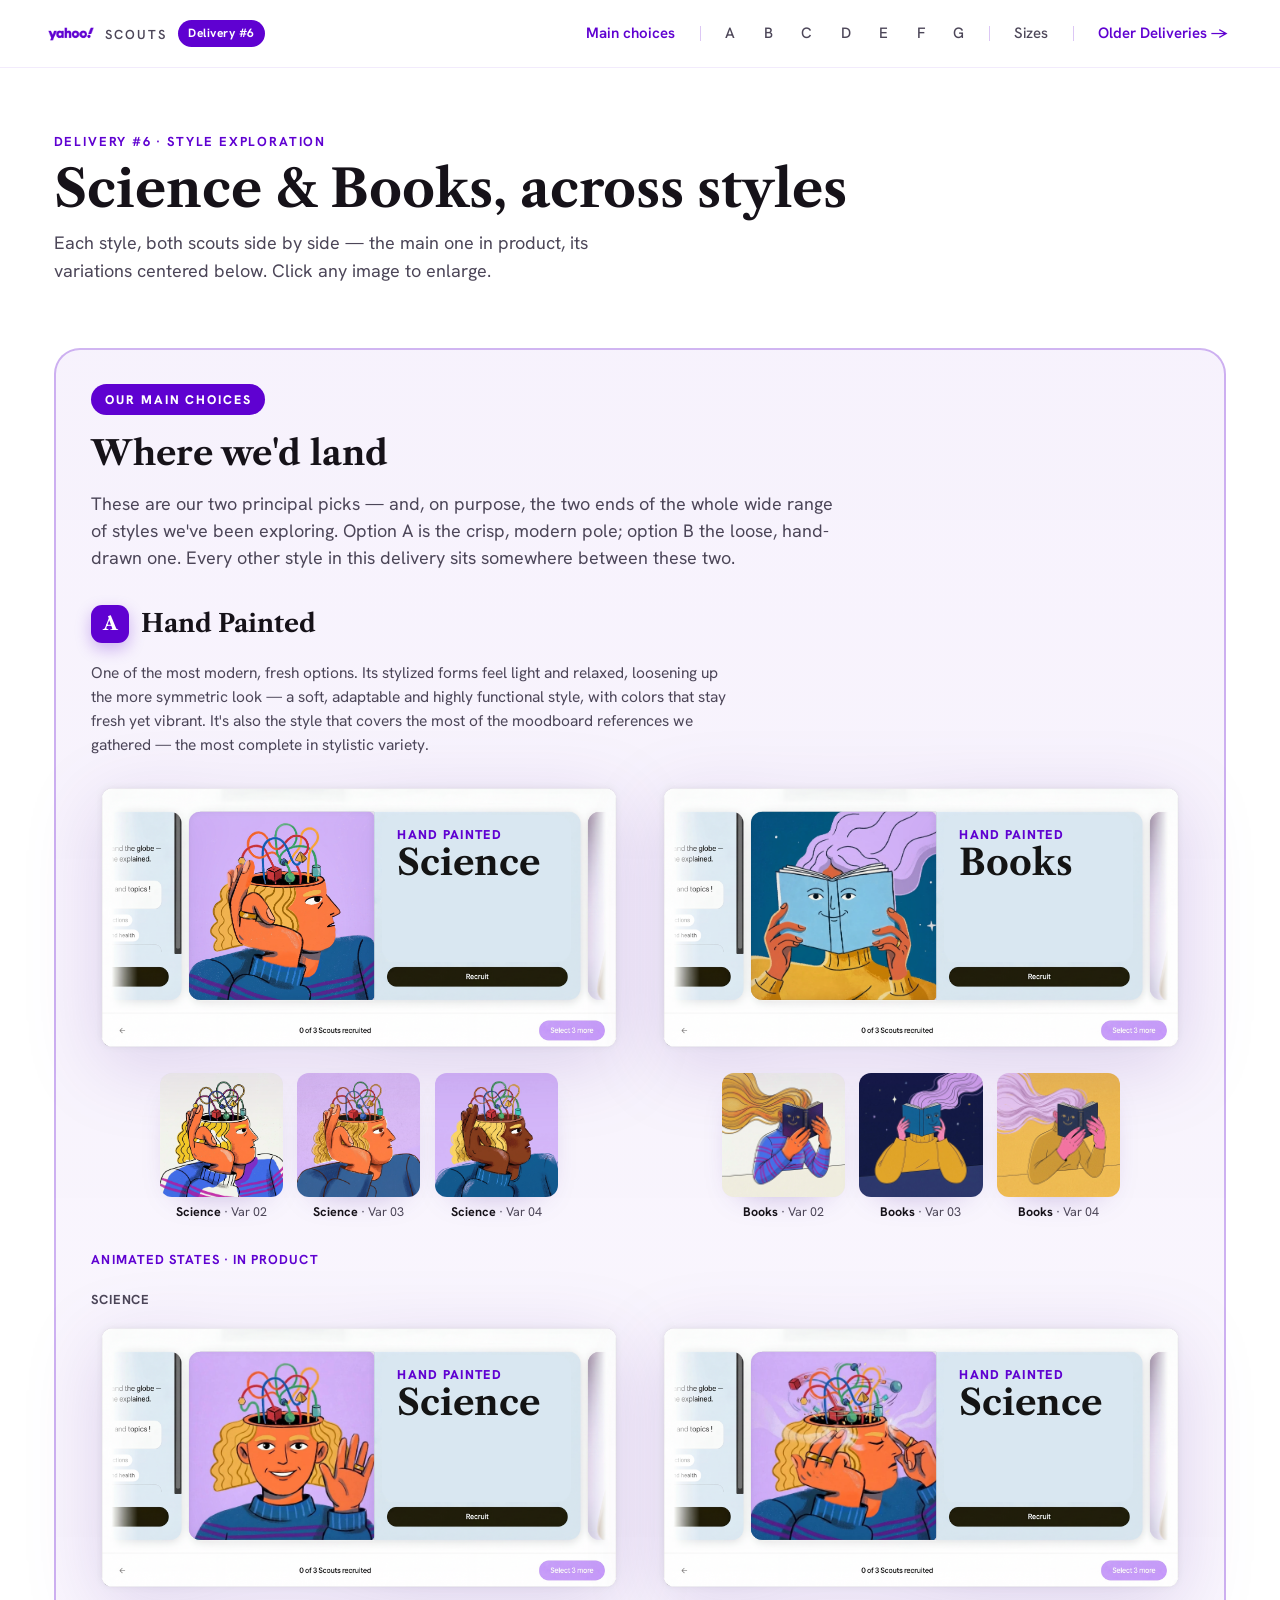
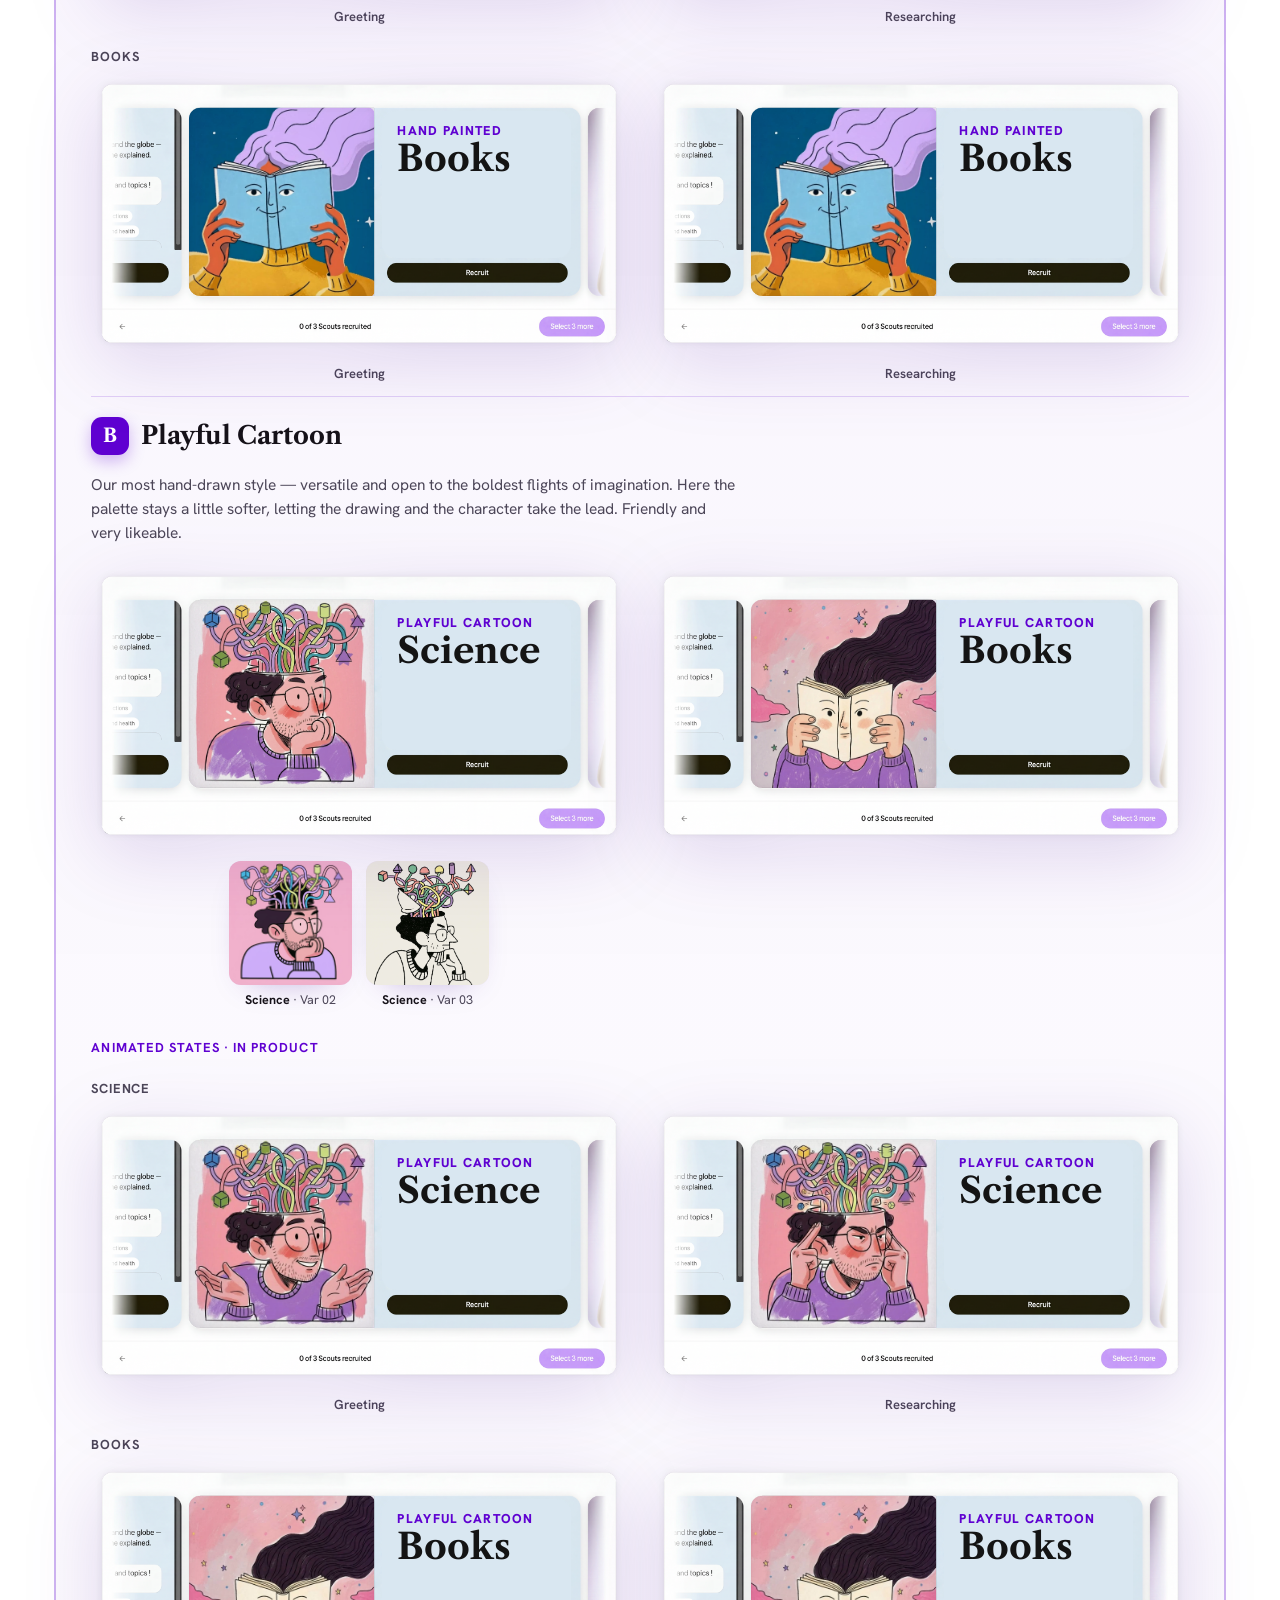
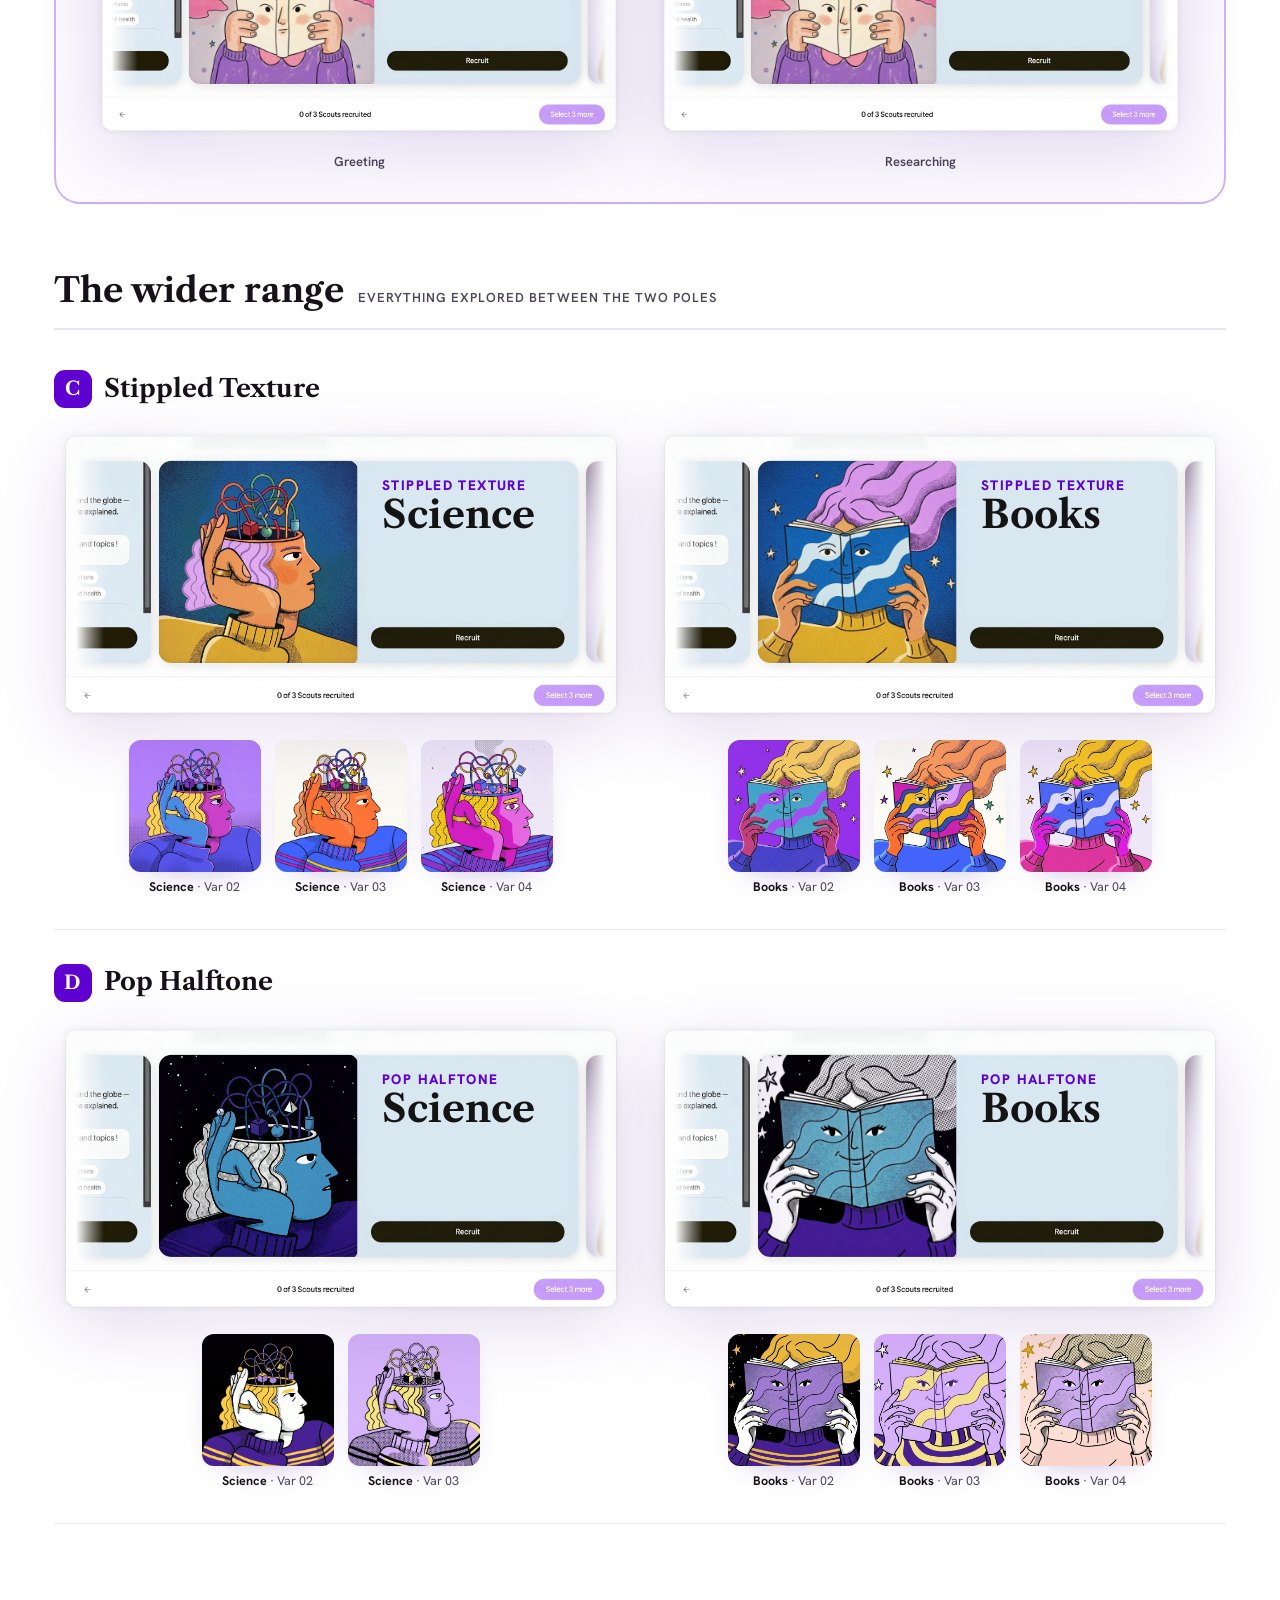
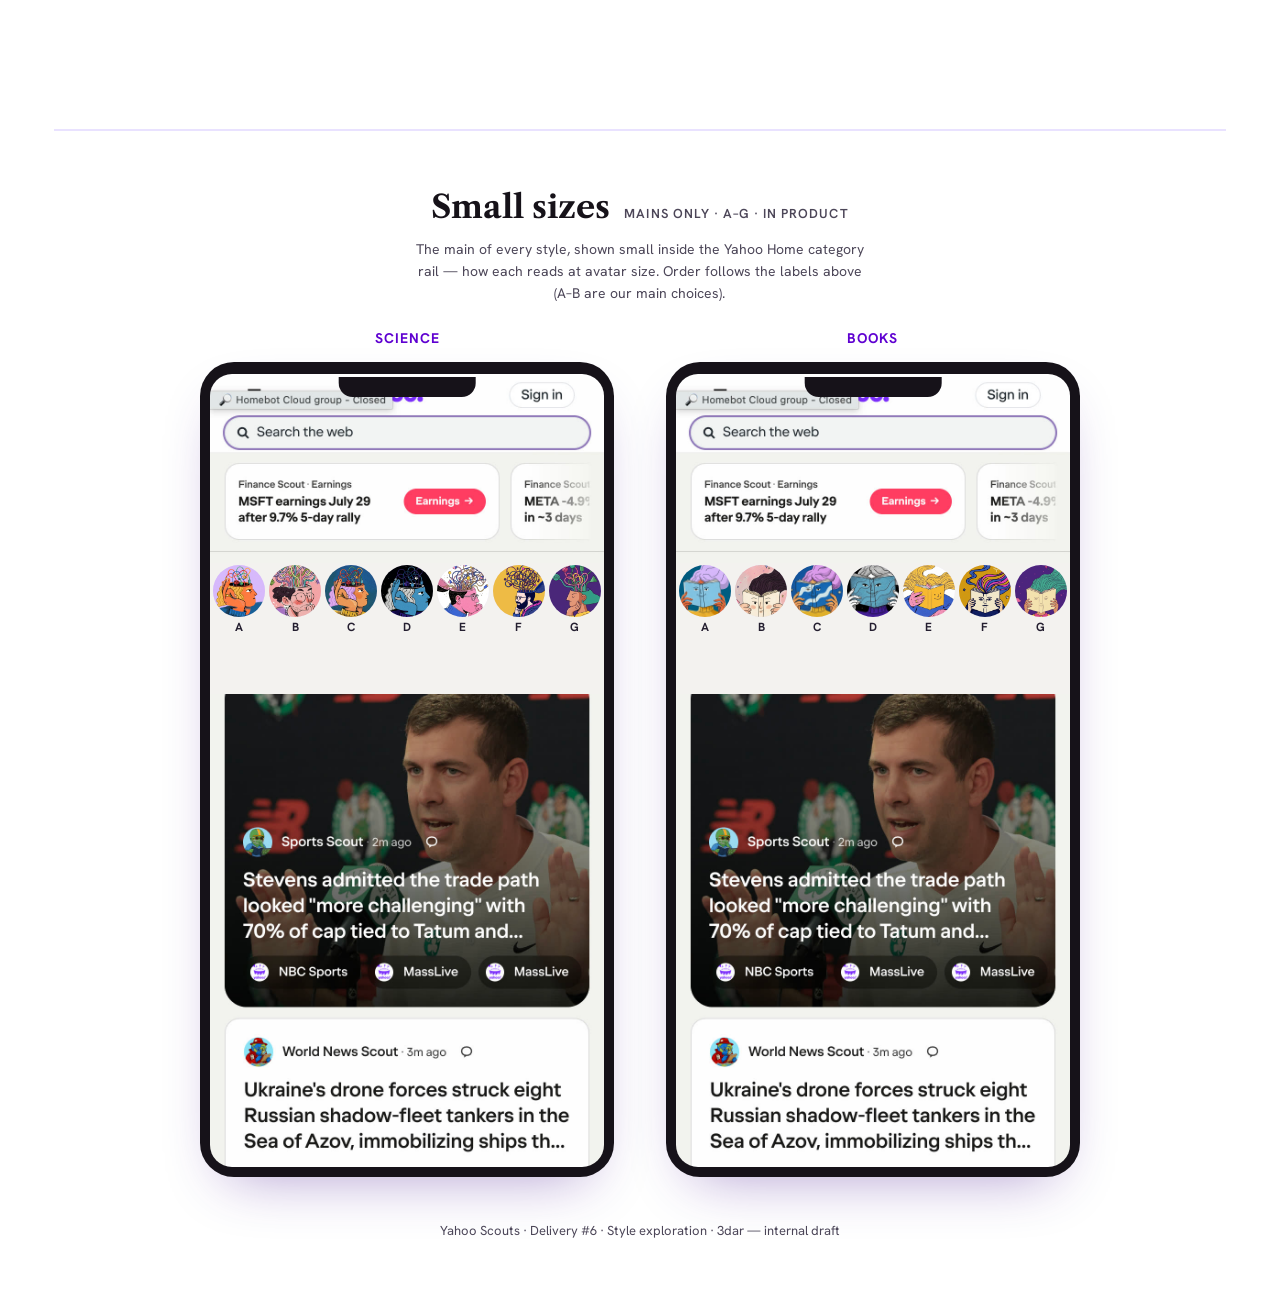
==== commit d0e2ebe8: "D#6: add in-product animated states (Greeting/Researching) for main choices A & B Co-Authored-By: Cl" ====
--- a/index.html
+++ b/index.html
@@ -47,7 +47,7 @@
   .pcard{position:relative;width:100%;margin:0;line-height:0;cursor:zoom-in;container-type:inline-size}
   .pcard-frame{position:relative;z-index:2;width:100%;height:auto;display:block;pointer-events:none;filter:drop-shadow(0 18px 38px rgba(60,10,140,.15))}
   .pcard-hero{position:absolute;z-index:1;left:18.3%;top:11.2%;width:34.9%;height:68.8%;border-radius:2.2cqw;overflow:hidden;background:#efe6ff}
-  .pcard-hero img{width:100%;height:100%;object-fit:cover;display:block}
+  .pcard-hero img,.pcard-hero video{width:100%;height:100%;object-fit:cover;display:block}
   .pcard-label{position:absolute;z-index:3;left:54.4%;top:12.8%;width:35.2%;height:52.6%;background:#d9e7f1;border-radius:2.6cqw;padding:2.6% 2.8%;display:flex;flex-direction:column;justify-content:flex-start;gap:2.4%;pointer-events:none}
   .pcard-label .pl-style{font-family:var(--font-head);font-weight:800;font-size:2.4cqw;letter-spacing:.1em;text-transform:uppercase;color:var(--purple);line-height:1}
   .pcard-label .pl-scout{font-family:var(--font-display);font-weight:700;font-size:6.7cqw;line-height:1;color:#141414}
@@ -63,6 +63,17 @@
   .varfig img{width:100%;height:100%;object-fit:cover;display:block}
   .varfig figcaption{margin-top:7px;font-family:var(--font-head);font-size:clamp(10px,1.05vw,12.5px);color:var(--ink-soft);line-height:1.3;text-align:center}
   .varfig figcaption b{color:var(--ink);font-weight:700}
+
+  /* ---- animated states (videos in product, main choices only) ---- */
+  .anim-block{margin-top:clamp(16px,2.4vw,30px)}
+  .anim-cap{font-family:var(--font-head);font-weight:700;font-size:13px;text-transform:uppercase;letter-spacing:.08em;color:var(--purple);margin:0 0 10px}
+  .anim-scout{margin:clamp(10px,1.6vw,20px) 0 0}
+  .anim-name{display:block;font-family:var(--font-head);font-weight:700;font-size:13px;color:var(--ink-soft);text-transform:uppercase;letter-spacing:.06em;margin:0 0 8px}
+  .anim-row{display:grid;grid-template-columns:1fr 1fr;gap:clamp(14px,2vw,30px);align-items:start}
+  .apair{margin:0;cursor:zoom-in}
+  .apair .pcard{width:100%;cursor:zoom-in}
+  .apair figcaption{margin-top:8px;font-family:var(--font-head);font-weight:600;font-size:clamp(11px,1.1vw,13px);color:var(--ink-soft);text-align:center}
+  @media(max-width:720px){.anim-row{grid-template-columns:1fr;gap:20px}}
 
   /* ---- small sizes: mains inside the product template (V5-style rail) ---- */
   .small-sec{padding:clamp(26px,4vw,52px) 0 8px;border-top:2px solid var(--lav);margin-top:clamp(10px,2vw,24px);text-align:center}
@@ -167,6 +178,51 @@
             </div>
           </div>
         </div>
+        <div class="anim-block">
+          <div class="anim-cap">Animated states · in product</div>
+          <div class="anim-scout">
+            <span class="anim-name">Science</span>
+            <div class="anim-row">
+              <figure class="apair" data-full="media/sc_science_a_greeting.mp4">
+                <div class="pcard">
+                  <img class="pcard-frame" src="media/ui-frame.png" alt="" />
+                  <div class="pcard-hero"><video class="autovid" src="media/sc_science_a_greeting.mp4" poster="media/sc_science_a_greeting.jpg" muted loop playsinline preload="none"></video></div>
+                  <div class="pcard-label"><span class="pl-style">Hand Painted</span><span class="pl-scout">Science</span></div>
+                </div>
+                <figcaption>Greeting</figcaption>
+              </figure>
+              <figure class="apair" data-full="media/sc_science_a_researching.mp4">
+                <div class="pcard">
+                  <img class="pcard-frame" src="media/ui-frame.png" alt="" />
+                  <div class="pcard-hero"><video class="autovid" src="media/sc_science_a_researching.mp4" poster="media/sc_science_a_researching.jpg" muted loop playsinline preload="none"></video></div>
+                  <div class="pcard-label"><span class="pl-style">Hand Painted</span><span class="pl-scout">Science</span></div>
+                </div>
+                <figcaption>Researching</figcaption>
+              </figure>
+            </div>
+          </div>
+          <div class="anim-scout">
+            <span class="anim-name">Books</span>
+            <div class="anim-row">
+              <figure class="apair" data-full="media/sc_books_a_greeting.mp4">
+                <div class="pcard">
+                  <img class="pcard-frame" src="media/ui-frame.png" alt="" />
+                  <div class="pcard-hero"><video class="autovid" src="media/sc_books_a_greeting.mp4" poster="media/sc_books_a_greeting.jpg" muted loop playsinline preload="none"></video></div>
+                  <div class="pcard-label"><span class="pl-style">Hand Painted</span><span class="pl-scout">Books</span></div>
+                </div>
+                <figcaption>Greeting</figcaption>
+              </figure>
+              <figure class="apair" data-full="media/sc_books_a_researching.mp4">
+                <div class="pcard">
+                  <img class="pcard-frame" src="media/ui-frame.png" alt="" />
+                  <div class="pcard-hero"><video class="autovid" src="media/sc_books_a_researching.mp4" poster="media/sc_books_a_researching.jpg" muted loop playsinline preload="none"></video></div>
+                  <div class="pcard-label"><span class="pl-style">Hand Painted</span><span class="pl-scout">Books</span></div>
+                </div>
+                <figcaption>Researching</figcaption>
+              </figure>
+            </div>
+          </div>
+        </div>
       </article>
 
       <!-- CHOICE B — Playful Cartoon (was Style E) -->
@@ -192,6 +248,51 @@
               <div class="pcard-label"><span class="pl-style">Playful Cartoon</span><span class="pl-scout">Books</span></div>
             </div>
             <div class="var-row"></div>
+          </div>
+        </div>
+        <div class="anim-block">
+          <div class="anim-cap">Animated states · in product</div>
+          <div class="anim-scout">
+            <span class="anim-name">Science</span>
+            <div class="anim-row">
+              <figure class="apair" data-full="media/sc_science_e_greeting.mp4">
+                <div class="pcard">
+                  <img class="pcard-frame" src="media/ui-frame.png" alt="" />
+                  <div class="pcard-hero"><video class="autovid" src="media/sc_science_e_greeting.mp4" poster="media/sc_science_e_greeting.jpg" muted loop playsinline preload="none"></video></div>
+                  <div class="pcard-label"><span class="pl-style">Playful Cartoon</span><span class="pl-scout">Science</span></div>
+                </div>
+                <figcaption>Greeting</figcaption>
+              </figure>
+              <figure class="apair" data-full="media/sc_science_e_researching.mp4">
+                <div class="pcard">
+                  <img class="pcard-frame" src="media/ui-frame.png" alt="" />
+                  <div class="pcard-hero"><video class="autovid" src="media/sc_science_e_researching.mp4" poster="media/sc_science_e_researching.jpg" muted loop playsinline preload="none"></video></div>
+                  <div class="pcard-label"><span class="pl-style">Playful Cartoon</span><span class="pl-scout">Science</span></div>
+                </div>
+                <figcaption>Researching</figcaption>
+              </figure>
+            </div>
+          </div>
+          <div class="anim-scout">
+            <span class="anim-name">Books</span>
+            <div class="anim-row">
+              <figure class="apair" data-full="media/sc_books_e_greeting.mp4">
+                <div class="pcard">
+                  <img class="pcard-frame" src="media/ui-frame.png" alt="" />
+                  <div class="pcard-hero"><video class="autovid" src="media/sc_books_e_greeting.mp4" poster="media/sc_books_e_greeting.jpg" muted loop playsinline preload="none"></video></div>
+                  <div class="pcard-label"><span class="pl-style">Playful Cartoon</span><span class="pl-scout">Books</span></div>
+                </div>
+                <figcaption>Greeting</figcaption>
+              </figure>
+              <figure class="apair" data-full="media/sc_books_e_researching.mp4">
+                <div class="pcard">
+                  <img class="pcard-frame" src="media/ui-frame.png" alt="" />
+                  <div class="pcard-hero"><video class="autovid" src="media/sc_books_e_researching.mp4" poster="media/sc_books_e_researching.jpg" muted loop playsinline preload="none"></video></div>
+                  <div class="pcard-label"><span class="pl-style">Playful Cartoon</span><span class="pl-scout">Books</span></div>
+                </div>
+                <figcaption>Researching</figcaption>
+              </figure>
+            </div>
           </div>
         </div>
       </article>
@@ -432,14 +533,32 @@
     revs.forEach(function (r) { ro.observe(r); });
   } else { revs.forEach(function (r) { r.classList.add('in'); }); }
 
+  /* autoplay-in-view videos (.autovid) */
+  var vids = $all('.autovid');
+  if (vids.length) {
+    var playSafe = function (v) { try { var p = v.play(); if (p && p.catch) p.catch(function () {}); } catch (e) {} };
+    if ('IntersectionObserver' in window) {
+      var vo = new IntersectionObserver(function (ents) {
+        ents.forEach(function (e) { if (e.isIntersecting) playSafe(e.target); else e.target.pause(); });
+      }, { threshold: 0.25 });
+      vids.forEach(function (v) { vo.observe(v); });
+    } else { vids.forEach(playSafe); }
+  }
+
   /* lightbox */
   var lb = $('#lightbox'), closeBtn = $('#lbClose');
   function open(src, alt) {
-    $all('img', lb).forEach(function (n) { n.remove(); });
-    var el = document.createElement('img'); el.src = src; el.alt = alt || '';
+    $all('img,video', lb).forEach(function (n) { n.remove(); });
+    var el;
+    if (/\.(mp4|webm)$/i.test(src)) {
+      el = document.createElement('video');
+      el.src = src; el.muted = true; el.loop = true; el.autoplay = true; el.playsInline = true; el.controls = true;
+    } else {
+      el = document.createElement('img'); el.src = src; el.alt = alt || '';
+    }
     lb.appendChild(el); lb.classList.add('open');
   }
-  function close() { lb.classList.remove('open'); }
+  function close() { lb.classList.remove('open'); $all('video', lb).forEach(function (v) { v.pause(); }); }
   $all('[data-full]').forEach(function (node) {
     node.addEventListener('click', function () {
       var img = $('img', node);
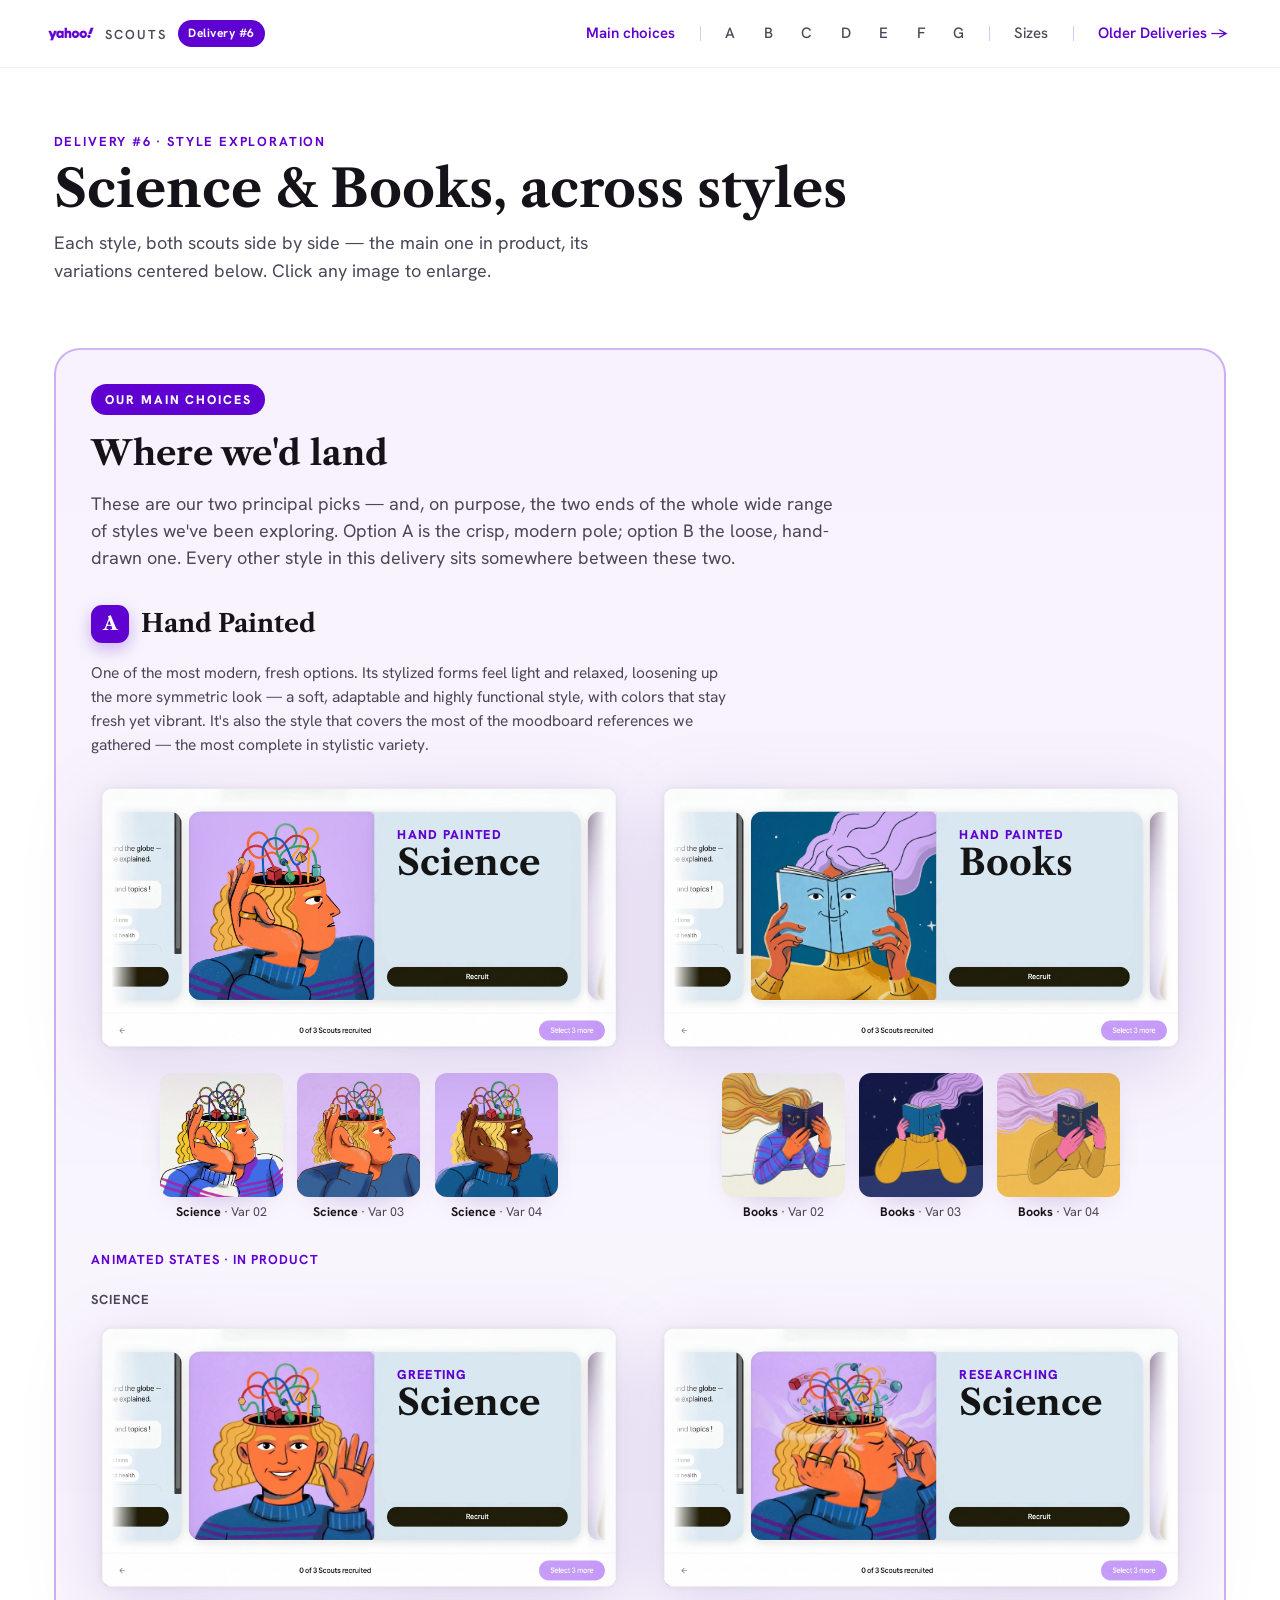
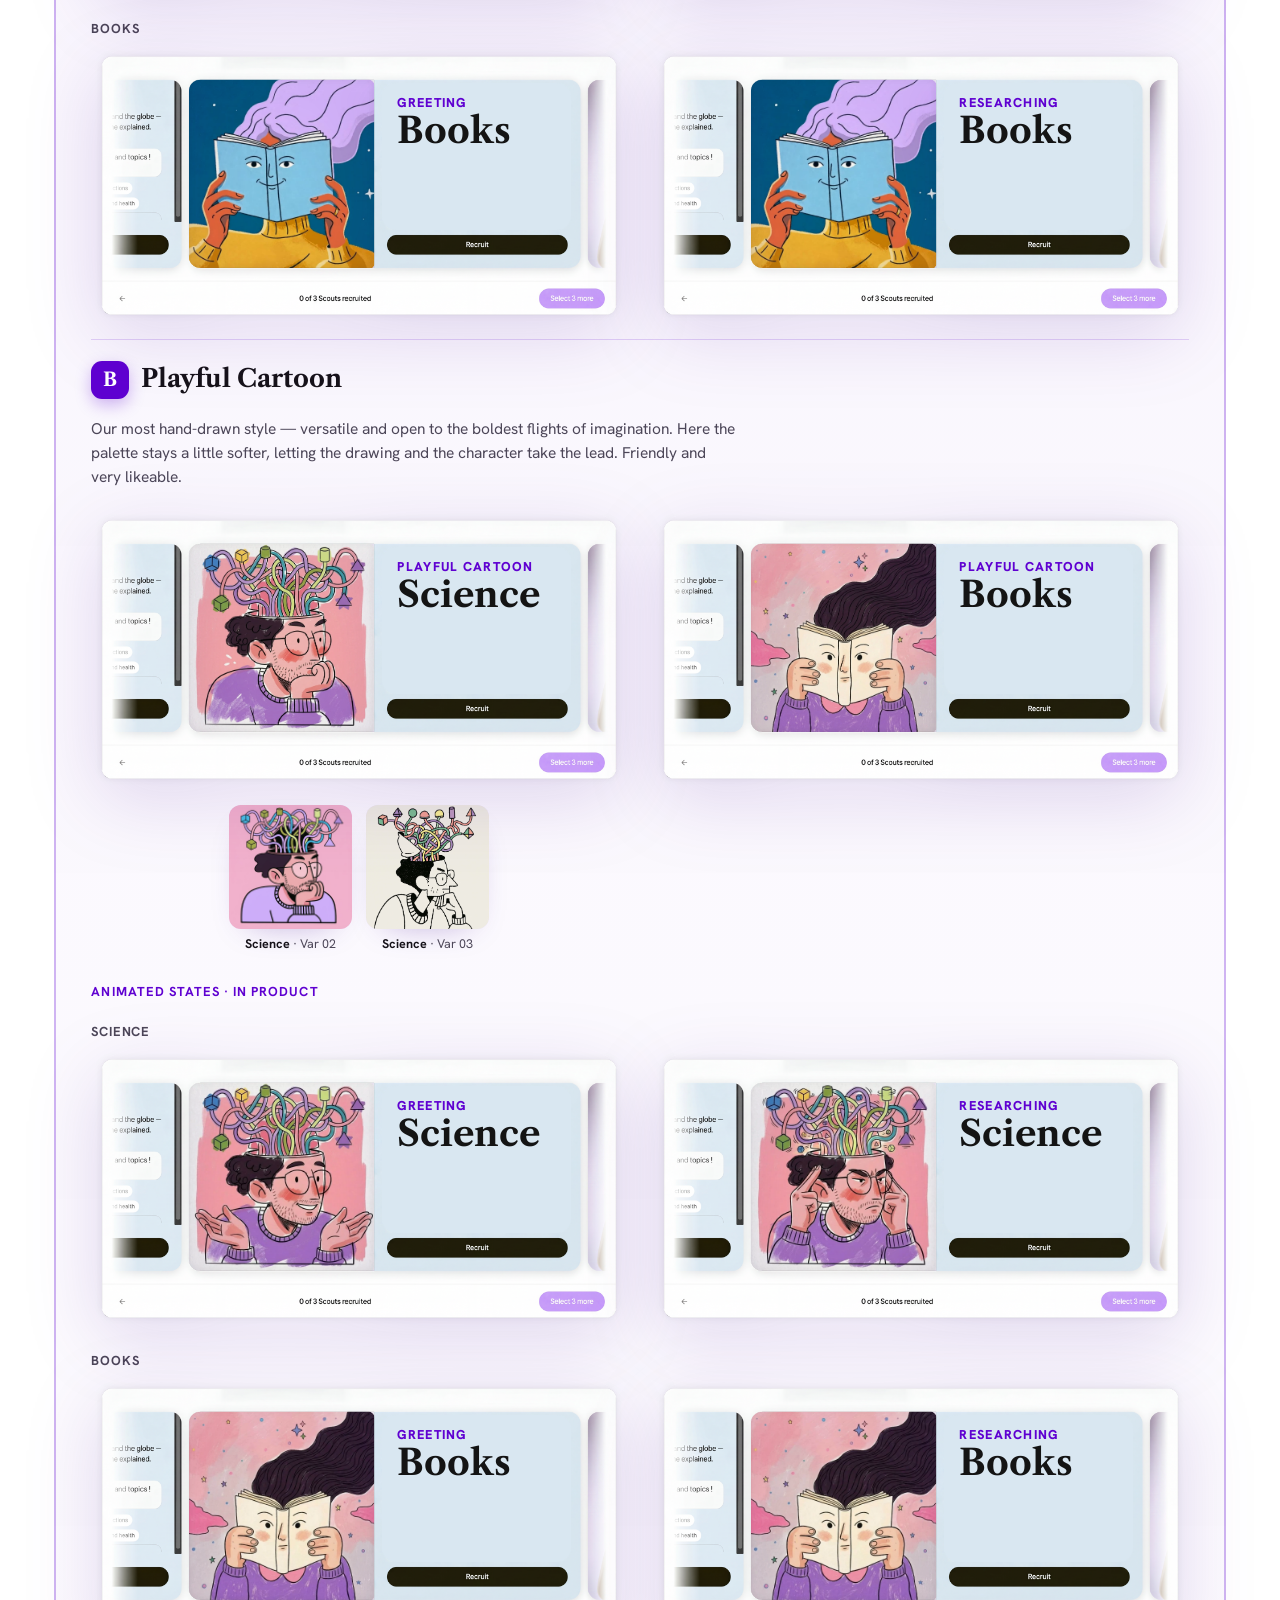
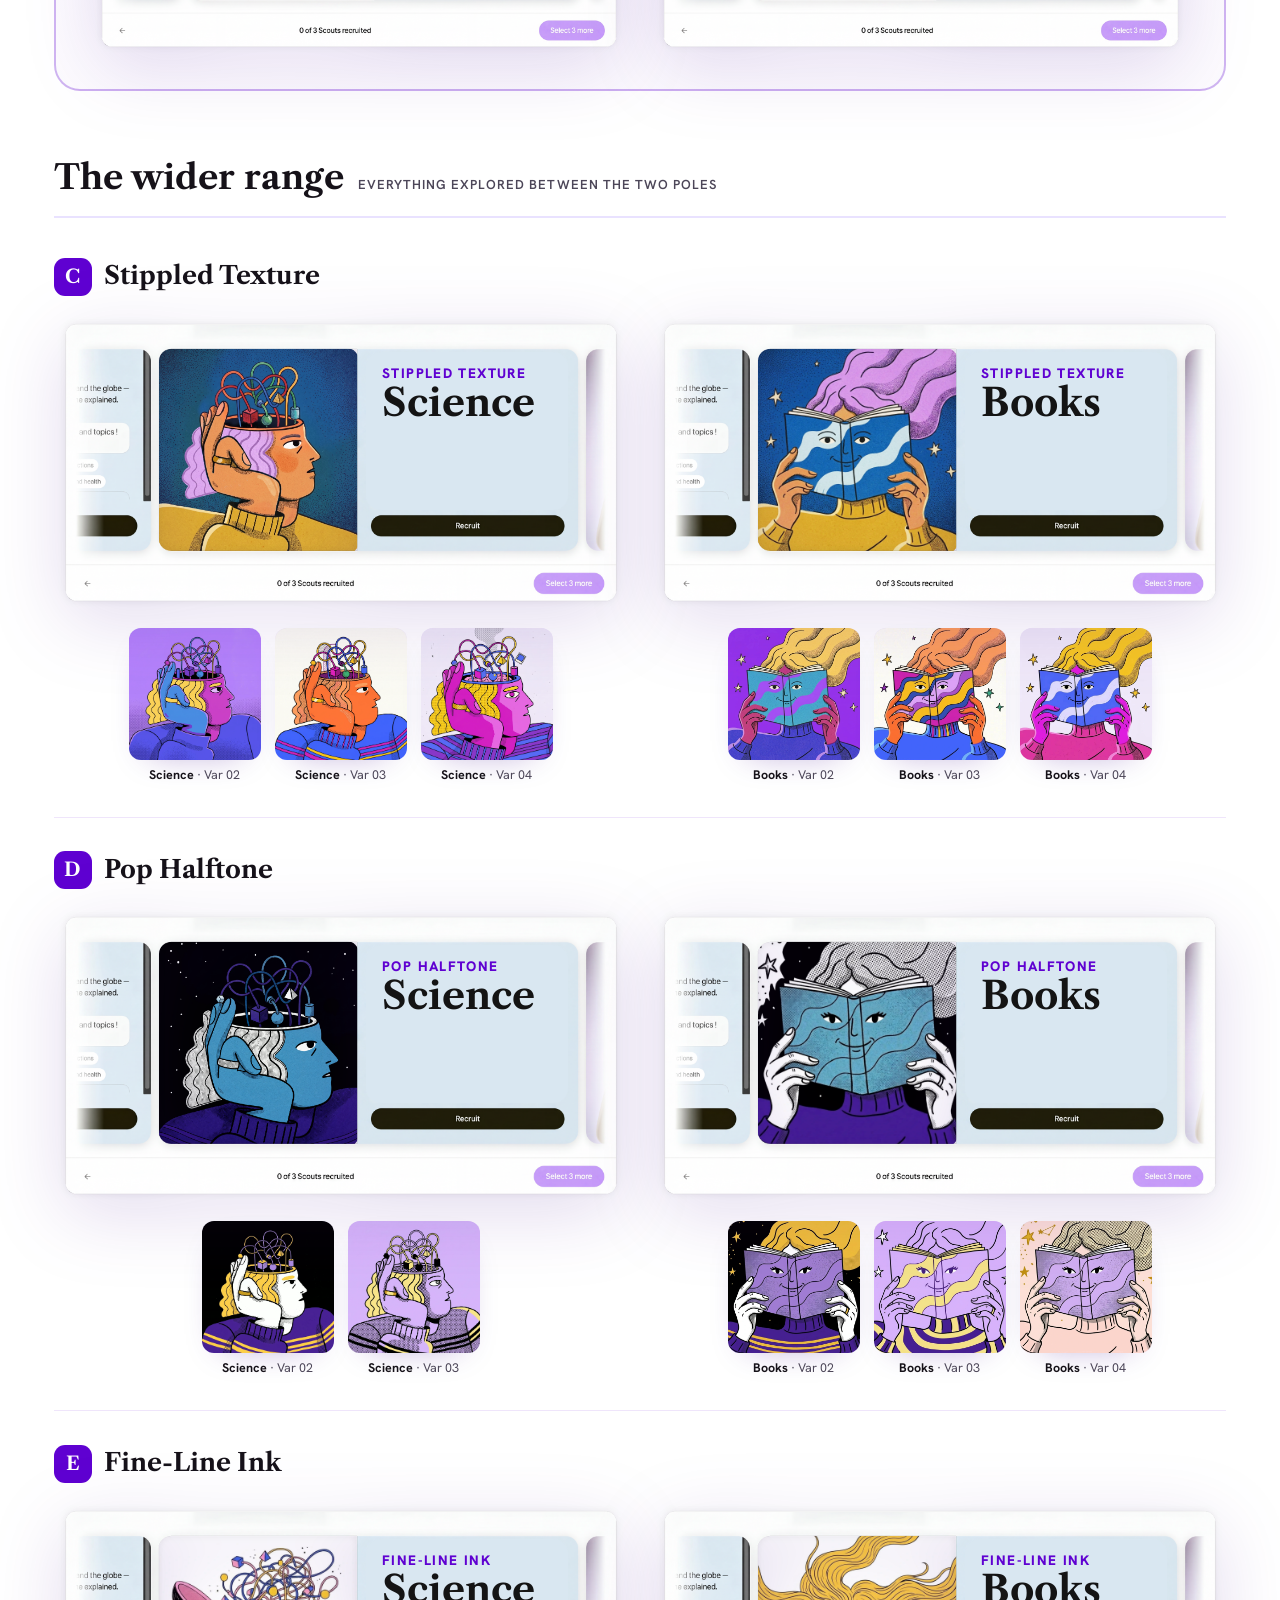
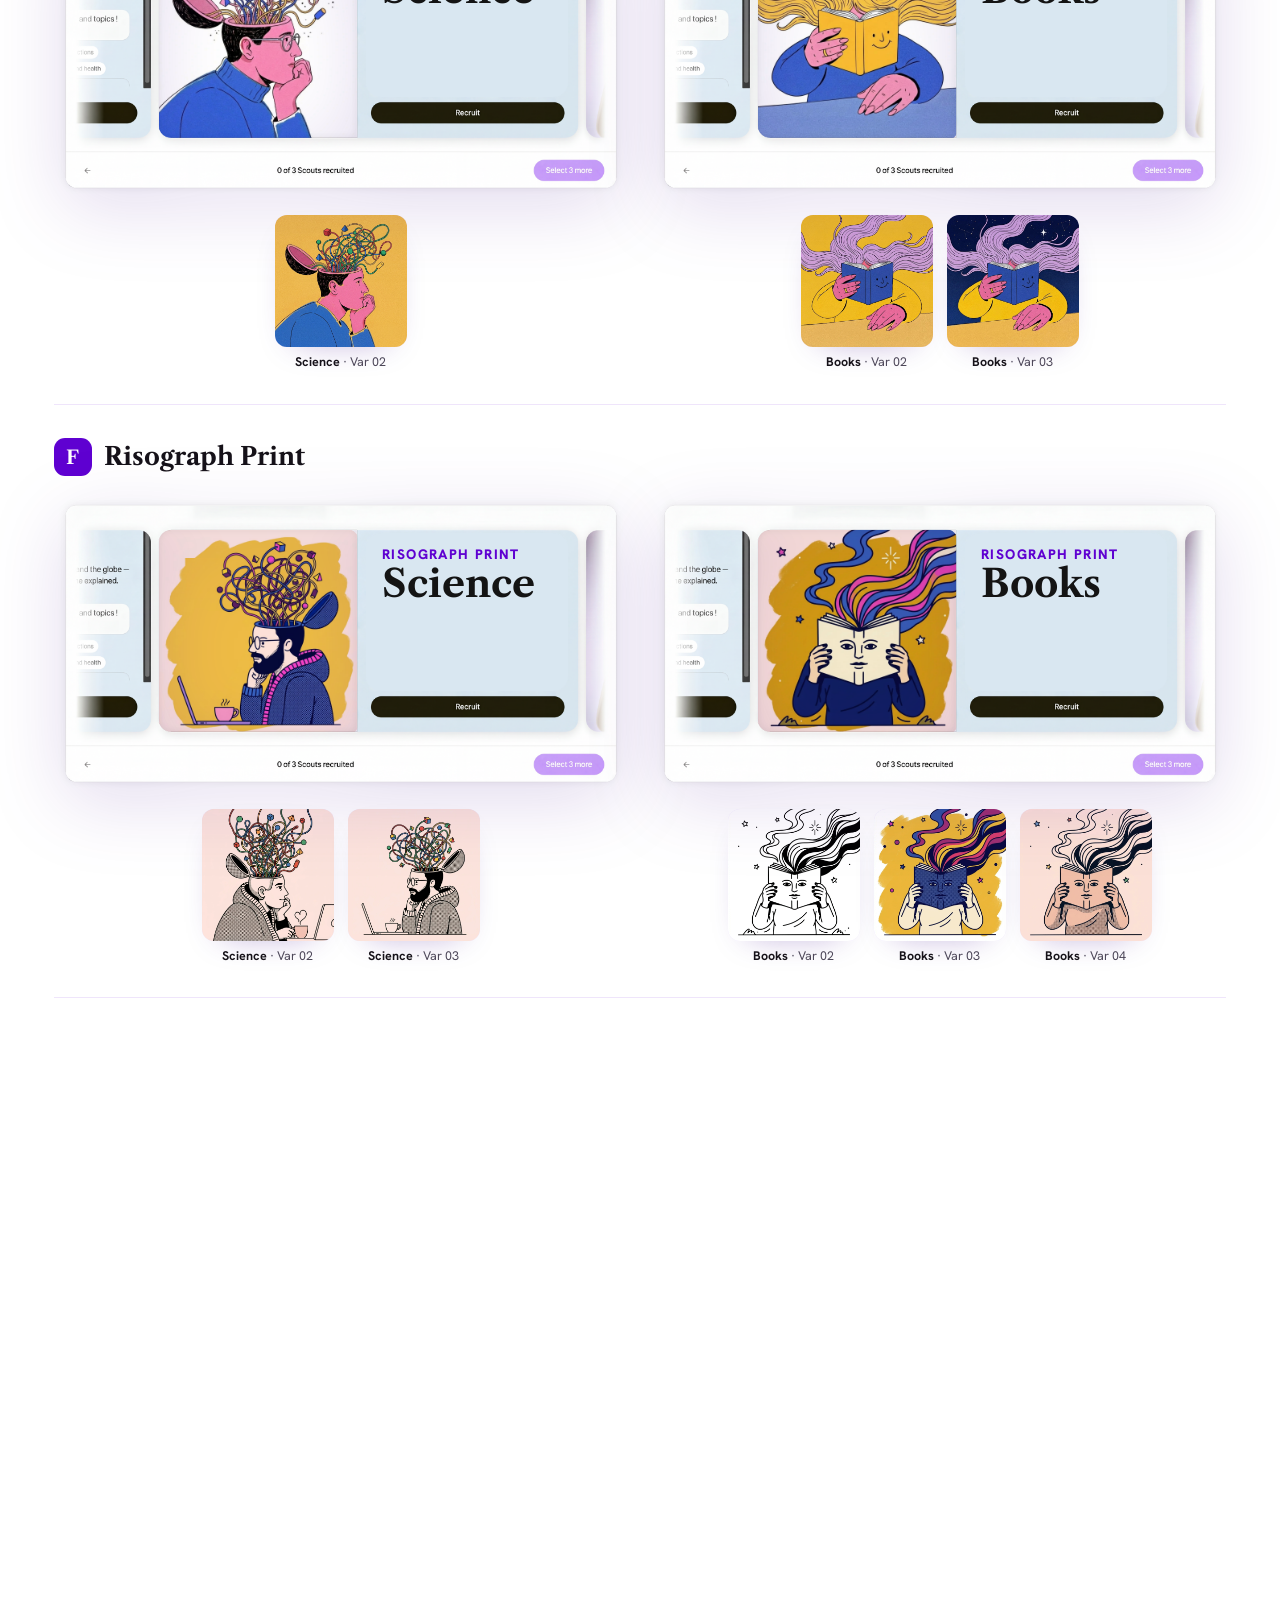
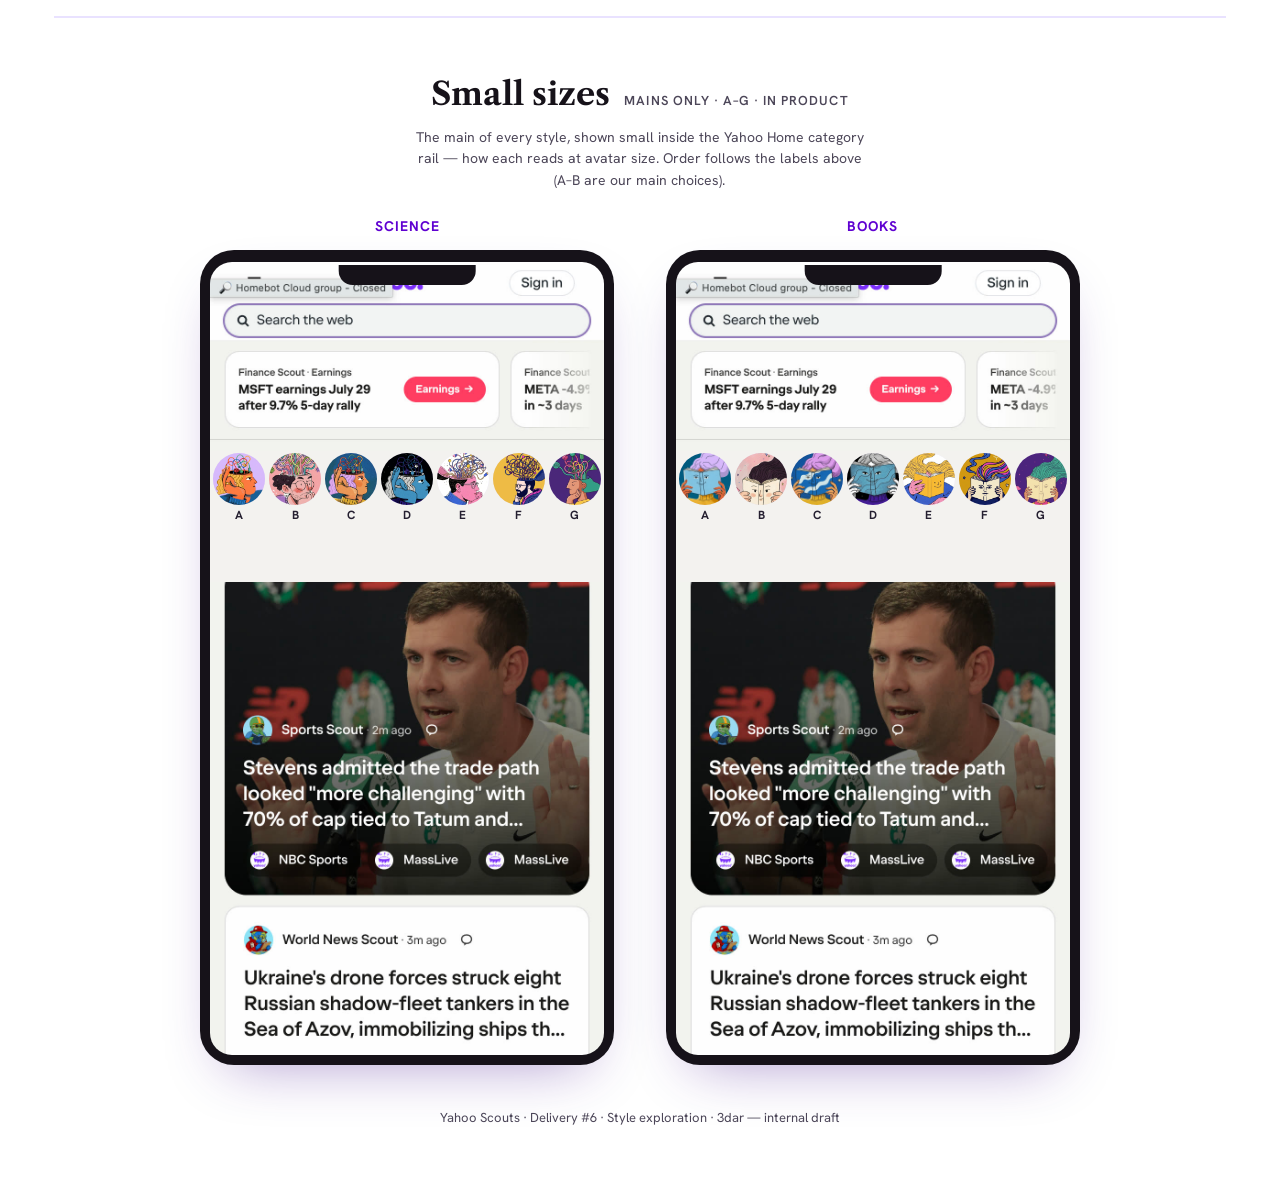
==== commit 7ae87b51: "D#6: label animated cards by state (Greeting/Researching) instead of style name Co-Authored-By: Clau" ====
--- a/index.html
+++ b/index.html
@@ -187,17 +187,15 @@
                 <div class="pcard">
                   <img class="pcard-frame" src="media/ui-frame.png" alt="" />
                   <div class="pcard-hero"><video class="autovid" src="media/sc_science_a_greeting.mp4" poster="media/sc_science_a_greeting.jpg" muted loop playsinline preload="none"></video></div>
-                  <div class="pcard-label"><span class="pl-style">Hand Painted</span><span class="pl-scout">Science</span></div>
-                </div>
-                <figcaption>Greeting</figcaption>
+                  <div class="pcard-label"><span class="pl-style">Greeting</span><span class="pl-scout">Science</span></div>
+                </div>
               </figure>
               <figure class="apair" data-full="media/sc_science_a_researching.mp4">
                 <div class="pcard">
                   <img class="pcard-frame" src="media/ui-frame.png" alt="" />
                   <div class="pcard-hero"><video class="autovid" src="media/sc_science_a_researching.mp4" poster="media/sc_science_a_researching.jpg" muted loop playsinline preload="none"></video></div>
-                  <div class="pcard-label"><span class="pl-style">Hand Painted</span><span class="pl-scout">Science</span></div>
-                </div>
-                <figcaption>Researching</figcaption>
+                  <div class="pcard-label"><span class="pl-style">Researching</span><span class="pl-scout">Science</span></div>
+                </div>
               </figure>
             </div>
           </div>
@@ -208,17 +206,15 @@
                 <div class="pcard">
                   <img class="pcard-frame" src="media/ui-frame.png" alt="" />
                   <div class="pcard-hero"><video class="autovid" src="media/sc_books_a_greeting.mp4" poster="media/sc_books_a_greeting.jpg" muted loop playsinline preload="none"></video></div>
-                  <div class="pcard-label"><span class="pl-style">Hand Painted</span><span class="pl-scout">Books</span></div>
-                </div>
-                <figcaption>Greeting</figcaption>
+                  <div class="pcard-label"><span class="pl-style">Greeting</span><span class="pl-scout">Books</span></div>
+                </div>
               </figure>
               <figure class="apair" data-full="media/sc_books_a_researching.mp4">
                 <div class="pcard">
                   <img class="pcard-frame" src="media/ui-frame.png" alt="" />
                   <div class="pcard-hero"><video class="autovid" src="media/sc_books_a_researching.mp4" poster="media/sc_books_a_researching.jpg" muted loop playsinline preload="none"></video></div>
-                  <div class="pcard-label"><span class="pl-style">Hand Painted</span><span class="pl-scout">Books</span></div>
-                </div>
-                <figcaption>Researching</figcaption>
+                  <div class="pcard-label"><span class="pl-style">Researching</span><span class="pl-scout">Books</span></div>
+                </div>
               </figure>
             </div>
           </div>
@@ -259,17 +255,15 @@
                 <div class="pcard">
                   <img class="pcard-frame" src="media/ui-frame.png" alt="" />
                   <div class="pcard-hero"><video class="autovid" src="media/sc_science_e_greeting.mp4" poster="media/sc_science_e_greeting.jpg" muted loop playsinline preload="none"></video></div>
-                  <div class="pcard-label"><span class="pl-style">Playful Cartoon</span><span class="pl-scout">Science</span></div>
-                </div>
-                <figcaption>Greeting</figcaption>
+                  <div class="pcard-label"><span class="pl-style">Greeting</span><span class="pl-scout">Science</span></div>
+                </div>
               </figure>
               <figure class="apair" data-full="media/sc_science_e_researching.mp4">
                 <div class="pcard">
                   <img class="pcard-frame" src="media/ui-frame.png" alt="" />
                   <div class="pcard-hero"><video class="autovid" src="media/sc_science_e_researching.mp4" poster="media/sc_science_e_researching.jpg" muted loop playsinline preload="none"></video></div>
-                  <div class="pcard-label"><span class="pl-style">Playful Cartoon</span><span class="pl-scout">Science</span></div>
-                </div>
-                <figcaption>Researching</figcaption>
+                  <div class="pcard-label"><span class="pl-style">Researching</span><span class="pl-scout">Science</span></div>
+                </div>
               </figure>
             </div>
           </div>
@@ -280,17 +274,15 @@
                 <div class="pcard">
                   <img class="pcard-frame" src="media/ui-frame.png" alt="" />
                   <div class="pcard-hero"><video class="autovid" src="media/sc_books_e_greeting.mp4" poster="media/sc_books_e_greeting.jpg" muted loop playsinline preload="none"></video></div>
-                  <div class="pcard-label"><span class="pl-style">Playful Cartoon</span><span class="pl-scout">Books</span></div>
-                </div>
-                <figcaption>Greeting</figcaption>
+                  <div class="pcard-label"><span class="pl-style">Greeting</span><span class="pl-scout">Books</span></div>
+                </div>
               </figure>
               <figure class="apair" data-full="media/sc_books_e_researching.mp4">
                 <div class="pcard">
                   <img class="pcard-frame" src="media/ui-frame.png" alt="" />
                   <div class="pcard-hero"><video class="autovid" src="media/sc_books_e_researching.mp4" poster="media/sc_books_e_researching.jpg" muted loop playsinline preload="none"></video></div>
-                  <div class="pcard-label"><span class="pl-style">Playful Cartoon</span><span class="pl-scout">Books</span></div>
-                </div>
-                <figcaption>Researching</figcaption>
+                  <div class="pcard-label"><span class="pl-style">Researching</span><span class="pl-scout">Books</span></div>
+                </div>
               </figure>
             </div>
           </div>
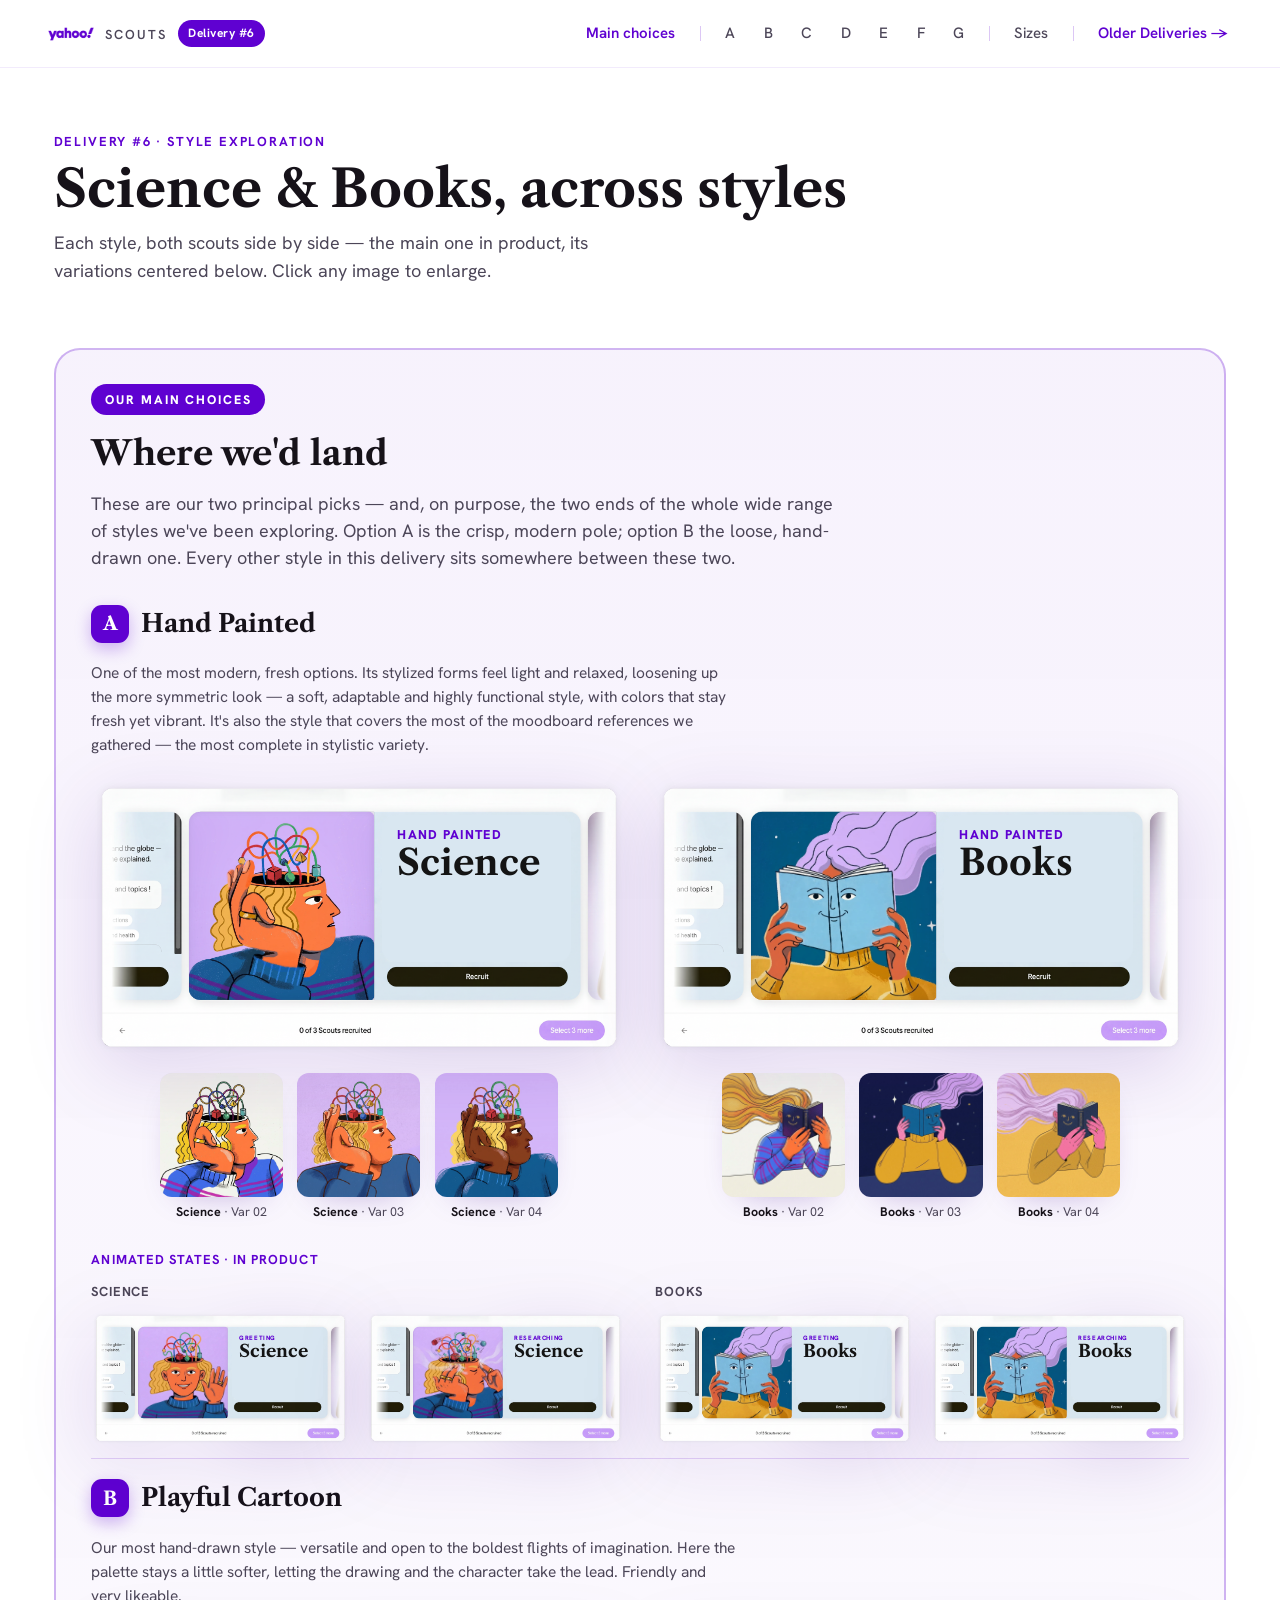
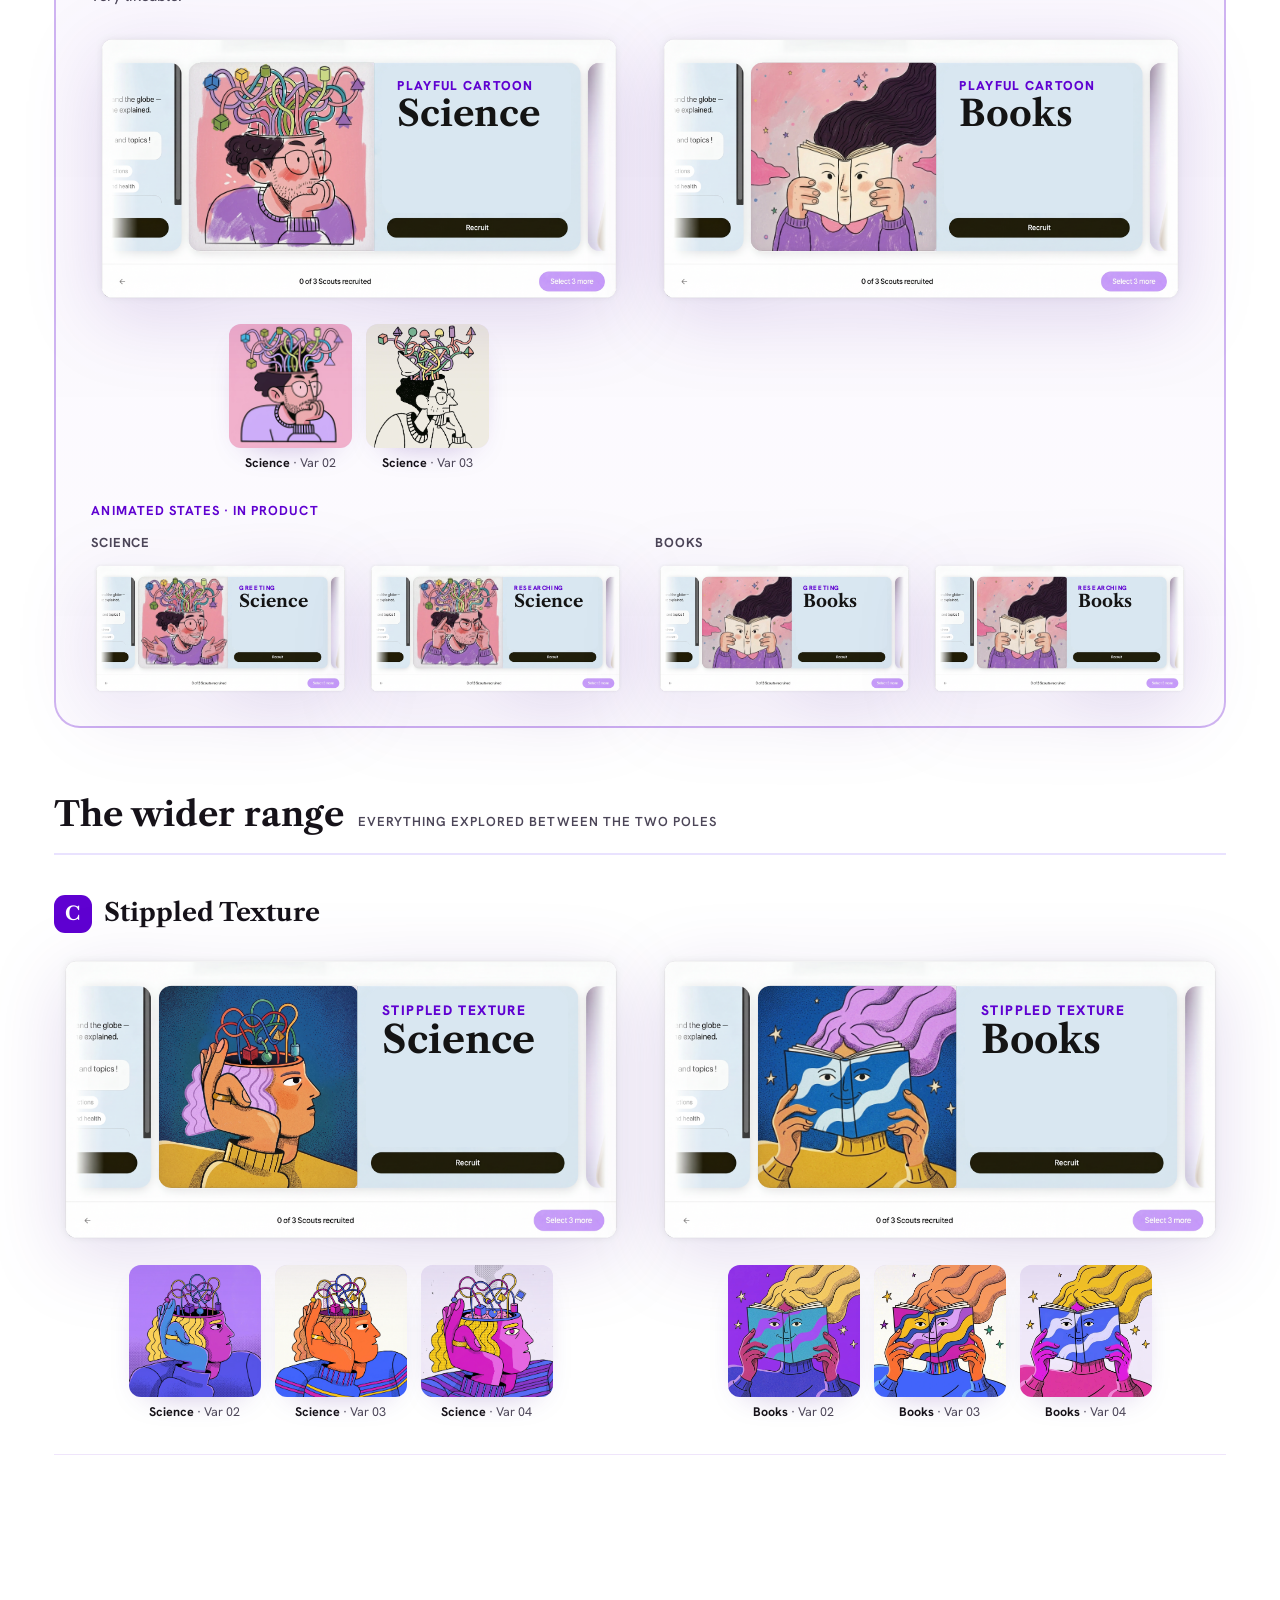
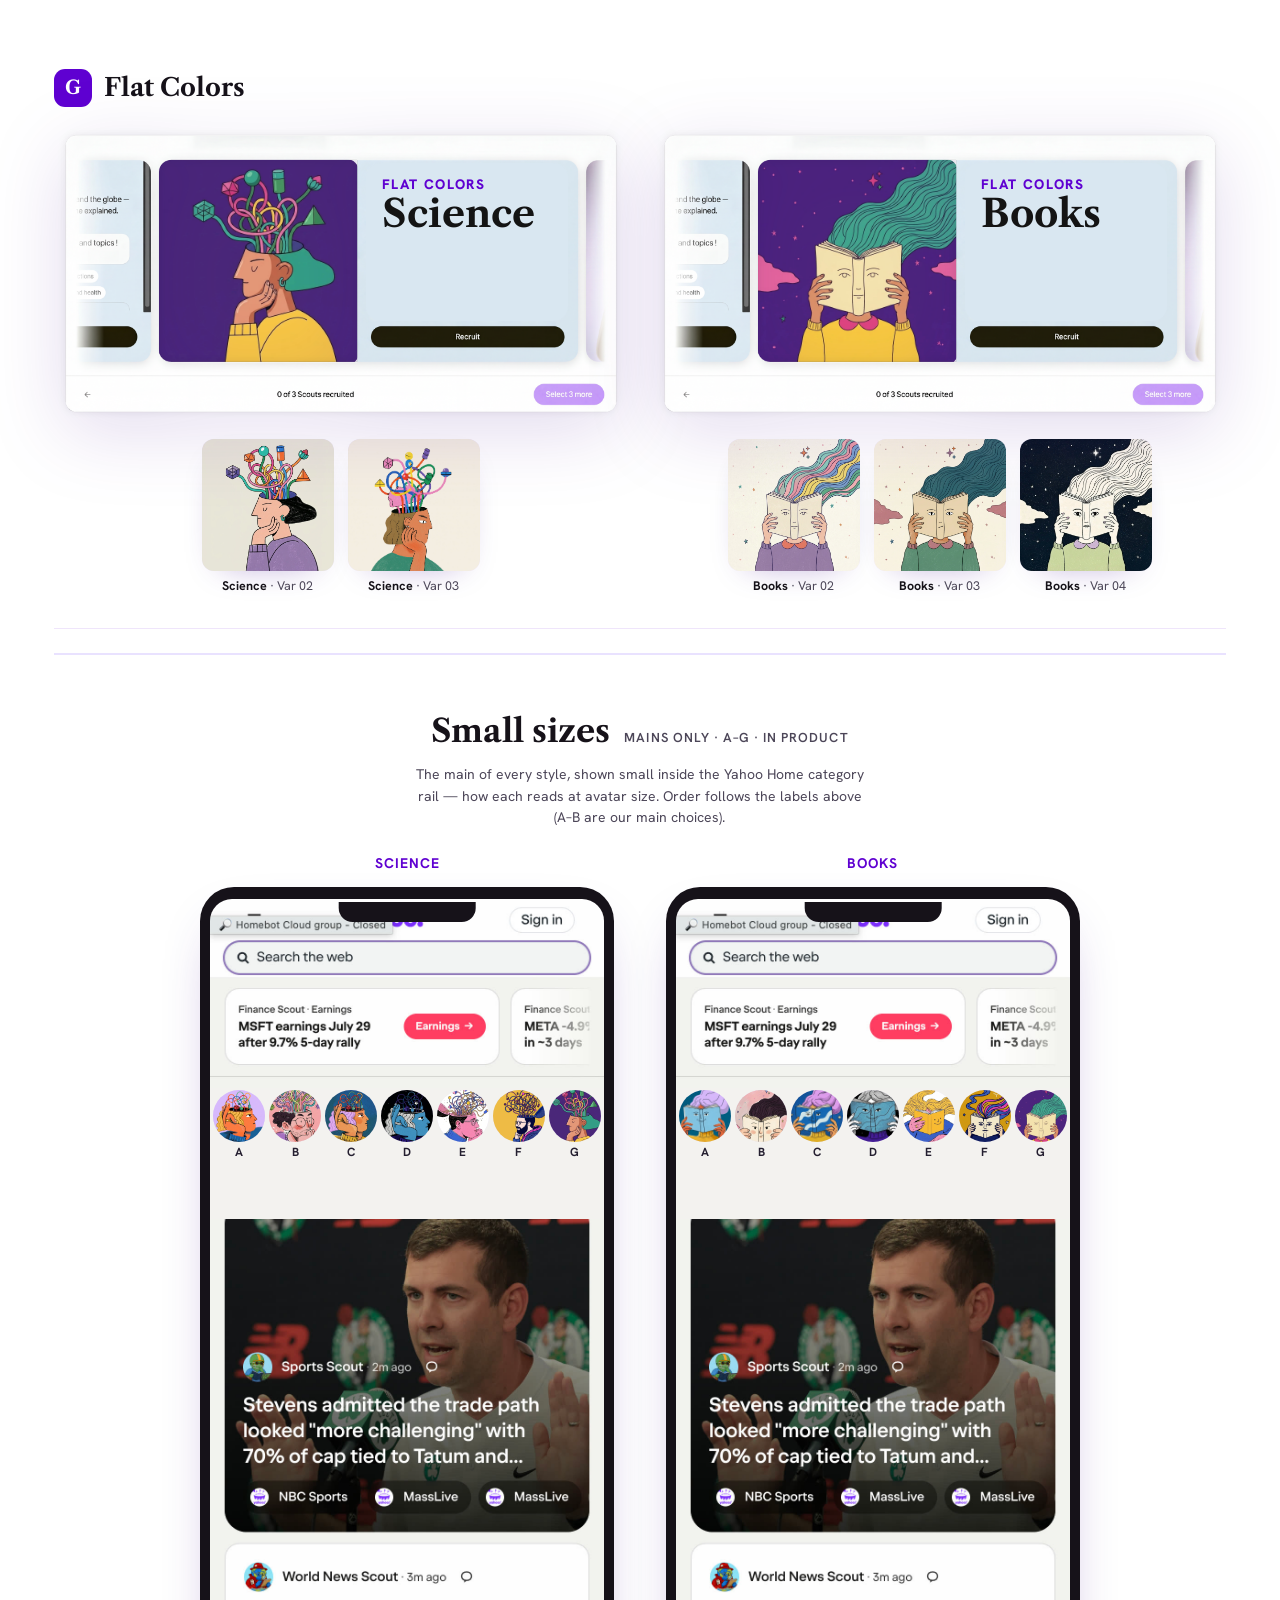
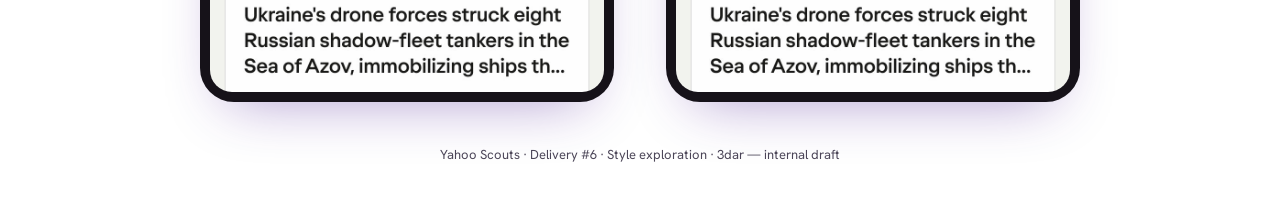
==== commit 4f84766e: "D#6: animated states in 2 columns (Science left | Books right), each with its 2 states in a row Co-A" ====
--- a/index.html
+++ b/index.html
@@ -66,14 +66,14 @@
 
   /* ---- animated states (videos in product, main choices only) ---- */
   .anim-block{margin-top:clamp(16px,2.4vw,30px)}
-  .anim-cap{font-family:var(--font-head);font-weight:700;font-size:13px;text-transform:uppercase;letter-spacing:.08em;color:var(--purple);margin:0 0 10px}
-  .anim-scout{margin:clamp(10px,1.6vw,20px) 0 0}
+  .anim-cap{font-family:var(--font-head);font-weight:700;font-size:13px;text-transform:uppercase;letter-spacing:.08em;color:var(--purple);margin:0 0 12px}
+  .anim-compare{display:grid;grid-template-columns:1fr 1fr;gap:clamp(16px,2.4vw,36px);align-items:start}
+  .anim-col{min-width:0}
   .anim-name{display:block;font-family:var(--font-head);font-weight:700;font-size:13px;color:var(--ink-soft);text-transform:uppercase;letter-spacing:.06em;margin:0 0 8px}
-  .anim-row{display:grid;grid-template-columns:1fr 1fr;gap:clamp(14px,2vw,30px);align-items:start}
+  .anim-row{display:grid;grid-template-columns:1fr 1fr;gap:clamp(8px,1.2vw,16px);align-items:start}
   .apair{margin:0;cursor:zoom-in}
   .apair .pcard{width:100%;cursor:zoom-in}
-  .apair figcaption{margin-top:8px;font-family:var(--font-head);font-weight:600;font-size:clamp(11px,1.1vw,13px);color:var(--ink-soft);text-align:center}
-  @media(max-width:720px){.anim-row{grid-template-columns:1fr;gap:20px}}
+  @media(max-width:720px){.anim-compare{grid-template-columns:1fr;gap:24px}}
 
   /* ---- small sizes: mains inside the product template (V5-style rail) ---- */
   .small-sec{padding:clamp(26px,4vw,52px) 0 8px;border-top:2px solid var(--lav);margin-top:clamp(10px,2vw,24px);text-align:center}
@@ -180,42 +180,44 @@
         </div>
         <div class="anim-block">
           <div class="anim-cap">Animated states · in product</div>
-          <div class="anim-scout">
-            <span class="anim-name">Science</span>
-            <div class="anim-row">
-              <figure class="apair" data-full="media/sc_science_a_greeting.mp4">
-                <div class="pcard">
-                  <img class="pcard-frame" src="media/ui-frame.png" alt="" />
-                  <div class="pcard-hero"><video class="autovid" src="media/sc_science_a_greeting.mp4" poster="media/sc_science_a_greeting.jpg" muted loop playsinline preload="none"></video></div>
-                  <div class="pcard-label"><span class="pl-style">Greeting</span><span class="pl-scout">Science</span></div>
-                </div>
-              </figure>
-              <figure class="apair" data-full="media/sc_science_a_researching.mp4">
-                <div class="pcard">
-                  <img class="pcard-frame" src="media/ui-frame.png" alt="" />
-                  <div class="pcard-hero"><video class="autovid" src="media/sc_science_a_researching.mp4" poster="media/sc_science_a_researching.jpg" muted loop playsinline preload="none"></video></div>
-                  <div class="pcard-label"><span class="pl-style">Researching</span><span class="pl-scout">Science</span></div>
-                </div>
-              </figure>
-            </div>
-          </div>
-          <div class="anim-scout">
-            <span class="anim-name">Books</span>
-            <div class="anim-row">
-              <figure class="apair" data-full="media/sc_books_a_greeting.mp4">
-                <div class="pcard">
-                  <img class="pcard-frame" src="media/ui-frame.png" alt="" />
-                  <div class="pcard-hero"><video class="autovid" src="media/sc_books_a_greeting.mp4" poster="media/sc_books_a_greeting.jpg" muted loop playsinline preload="none"></video></div>
-                  <div class="pcard-label"><span class="pl-style">Greeting</span><span class="pl-scout">Books</span></div>
-                </div>
-              </figure>
-              <figure class="apair" data-full="media/sc_books_a_researching.mp4">
-                <div class="pcard">
-                  <img class="pcard-frame" src="media/ui-frame.png" alt="" />
-                  <div class="pcard-hero"><video class="autovid" src="media/sc_books_a_researching.mp4" poster="media/sc_books_a_researching.jpg" muted loop playsinline preload="none"></video></div>
-                  <div class="pcard-label"><span class="pl-style">Researching</span><span class="pl-scout">Books</span></div>
-                </div>
-              </figure>
+          <div class="anim-compare">
+            <div class="anim-col">
+              <span class="anim-name">Science</span>
+              <div class="anim-row">
+                <figure class="apair" data-full="media/sc_science_a_greeting.mp4">
+                  <div class="pcard">
+                    <img class="pcard-frame" src="media/ui-frame.png" alt="" />
+                    <div class="pcard-hero"><video class="autovid" src="media/sc_science_a_greeting.mp4" poster="media/sc_science_a_greeting.jpg" muted loop playsinline preload="none"></video></div>
+                    <div class="pcard-label"><span class="pl-style">Greeting</span><span class="pl-scout">Science</span></div>
+                  </div>
+                </figure>
+                <figure class="apair" data-full="media/sc_science_a_researching.mp4">
+                  <div class="pcard">
+                    <img class="pcard-frame" src="media/ui-frame.png" alt="" />
+                    <div class="pcard-hero"><video class="autovid" src="media/sc_science_a_researching.mp4" poster="media/sc_science_a_researching.jpg" muted loop playsinline preload="none"></video></div>
+                    <div class="pcard-label"><span class="pl-style">Researching</span><span class="pl-scout">Science</span></div>
+                  </div>
+                </figure>
+              </div>
+            </div>
+            <div class="anim-col">
+              <span class="anim-name">Books</span>
+              <div class="anim-row">
+                <figure class="apair" data-full="media/sc_books_a_greeting.mp4">
+                  <div class="pcard">
+                    <img class="pcard-frame" src="media/ui-frame.png" alt="" />
+                    <div class="pcard-hero"><video class="autovid" src="media/sc_books_a_greeting.mp4" poster="media/sc_books_a_greeting.jpg" muted loop playsinline preload="none"></video></div>
+                    <div class="pcard-label"><span class="pl-style">Greeting</span><span class="pl-scout">Books</span></div>
+                  </div>
+                </figure>
+                <figure class="apair" data-full="media/sc_books_a_researching.mp4">
+                  <div class="pcard">
+                    <img class="pcard-frame" src="media/ui-frame.png" alt="" />
+                    <div class="pcard-hero"><video class="autovid" src="media/sc_books_a_researching.mp4" poster="media/sc_books_a_researching.jpg" muted loop playsinline preload="none"></video></div>
+                    <div class="pcard-label"><span class="pl-style">Researching</span><span class="pl-scout">Books</span></div>
+                  </div>
+                </figure>
+              </div>
             </div>
           </div>
         </div>
@@ -248,42 +250,44 @@
         </div>
         <div class="anim-block">
           <div class="anim-cap">Animated states · in product</div>
-          <div class="anim-scout">
-            <span class="anim-name">Science</span>
-            <div class="anim-row">
-              <figure class="apair" data-full="media/sc_science_e_greeting.mp4">
-                <div class="pcard">
-                  <img class="pcard-frame" src="media/ui-frame.png" alt="" />
-                  <div class="pcard-hero"><video class="autovid" src="media/sc_science_e_greeting.mp4" poster="media/sc_science_e_greeting.jpg" muted loop playsinline preload="none"></video></div>
-                  <div class="pcard-label"><span class="pl-style">Greeting</span><span class="pl-scout">Science</span></div>
-                </div>
-              </figure>
-              <figure class="apair" data-full="media/sc_science_e_researching.mp4">
-                <div class="pcard">
-                  <img class="pcard-frame" src="media/ui-frame.png" alt="" />
-                  <div class="pcard-hero"><video class="autovid" src="media/sc_science_e_researching.mp4" poster="media/sc_science_e_researching.jpg" muted loop playsinline preload="none"></video></div>
-                  <div class="pcard-label"><span class="pl-style">Researching</span><span class="pl-scout">Science</span></div>
-                </div>
-              </figure>
-            </div>
-          </div>
-          <div class="anim-scout">
-            <span class="anim-name">Books</span>
-            <div class="anim-row">
-              <figure class="apair" data-full="media/sc_books_e_greeting.mp4">
-                <div class="pcard">
-                  <img class="pcard-frame" src="media/ui-frame.png" alt="" />
-                  <div class="pcard-hero"><video class="autovid" src="media/sc_books_e_greeting.mp4" poster="media/sc_books_e_greeting.jpg" muted loop playsinline preload="none"></video></div>
-                  <div class="pcard-label"><span class="pl-style">Greeting</span><span class="pl-scout">Books</span></div>
-                </div>
-              </figure>
-              <figure class="apair" data-full="media/sc_books_e_researching.mp4">
-                <div class="pcard">
-                  <img class="pcard-frame" src="media/ui-frame.png" alt="" />
-                  <div class="pcard-hero"><video class="autovid" src="media/sc_books_e_researching.mp4" poster="media/sc_books_e_researching.jpg" muted loop playsinline preload="none"></video></div>
-                  <div class="pcard-label"><span class="pl-style">Researching</span><span class="pl-scout">Books</span></div>
-                </div>
-              </figure>
+          <div class="anim-compare">
+            <div class="anim-col">
+              <span class="anim-name">Science</span>
+              <div class="anim-row">
+                <figure class="apair" data-full="media/sc_science_e_greeting.mp4">
+                  <div class="pcard">
+                    <img class="pcard-frame" src="media/ui-frame.png" alt="" />
+                    <div class="pcard-hero"><video class="autovid" src="media/sc_science_e_greeting.mp4" poster="media/sc_science_e_greeting.jpg" muted loop playsinline preload="none"></video></div>
+                    <div class="pcard-label"><span class="pl-style">Greeting</span><span class="pl-scout">Science</span></div>
+                  </div>
+                </figure>
+                <figure class="apair" data-full="media/sc_science_e_researching.mp4">
+                  <div class="pcard">
+                    <img class="pcard-frame" src="media/ui-frame.png" alt="" />
+                    <div class="pcard-hero"><video class="autovid" src="media/sc_science_e_researching.mp4" poster="media/sc_science_e_researching.jpg" muted loop playsinline preload="none"></video></div>
+                    <div class="pcard-label"><span class="pl-style">Researching</span><span class="pl-scout">Science</span></div>
+                  </div>
+                </figure>
+              </div>
+            </div>
+            <div class="anim-col">
+              <span class="anim-name">Books</span>
+              <div class="anim-row">
+                <figure class="apair" data-full="media/sc_books_e_greeting.mp4">
+                  <div class="pcard">
+                    <img class="pcard-frame" src="media/ui-frame.png" alt="" />
+                    <div class="pcard-hero"><video class="autovid" src="media/sc_books_e_greeting.mp4" poster="media/sc_books_e_greeting.jpg" muted loop playsinline preload="none"></video></div>
+                    <div class="pcard-label"><span class="pl-style">Greeting</span><span class="pl-scout">Books</span></div>
+                  </div>
+                </figure>
+                <figure class="apair" data-full="media/sc_books_e_researching.mp4">
+                  <div class="pcard">
+                    <img class="pcard-frame" src="media/ui-frame.png" alt="" />
+                    <div class="pcard-hero"><video class="autovid" src="media/sc_books_e_researching.mp4" poster="media/sc_books_e_researching.jpg" muted loop playsinline preload="none"></video></div>
+                    <div class="pcard-label"><span class="pl-style">Researching</span><span class="pl-scout">Books</span></div>
+                  </div>
+                </figure>
+              </div>
             </div>
           </div>
         </div>
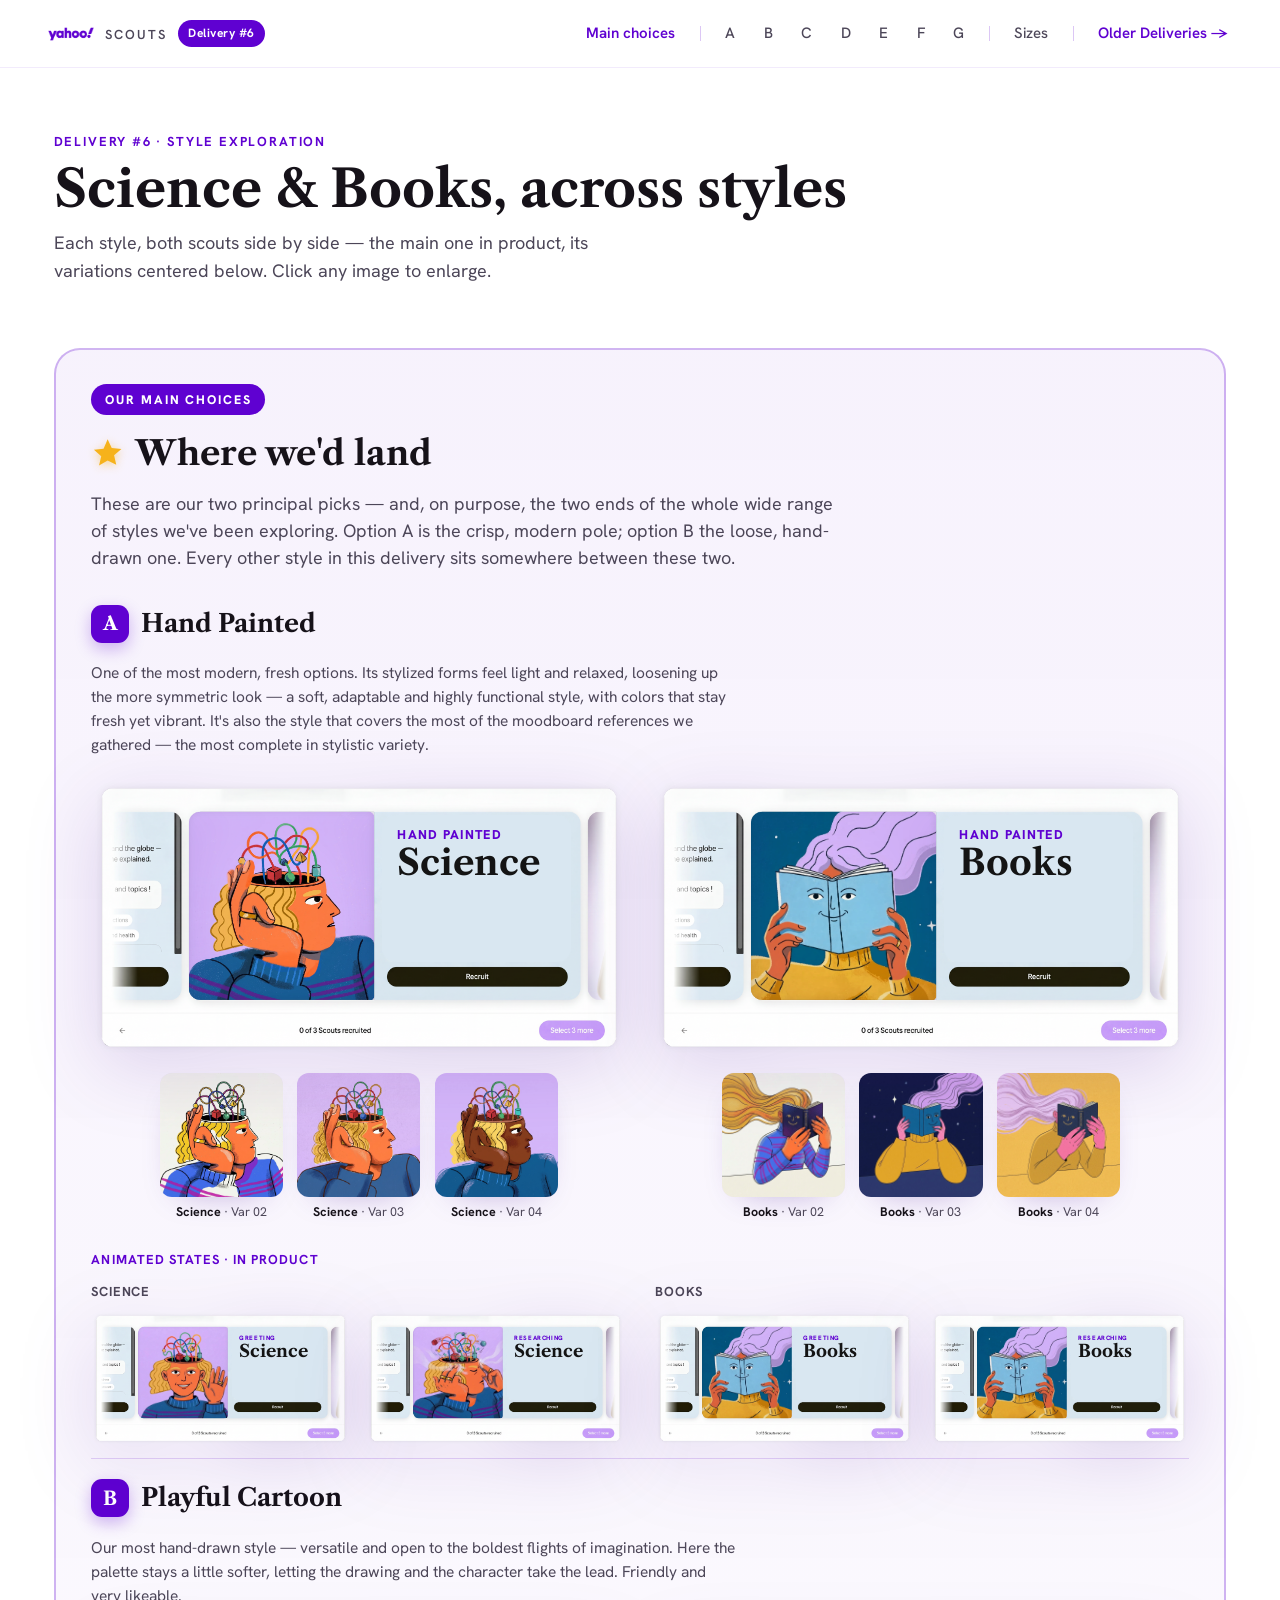
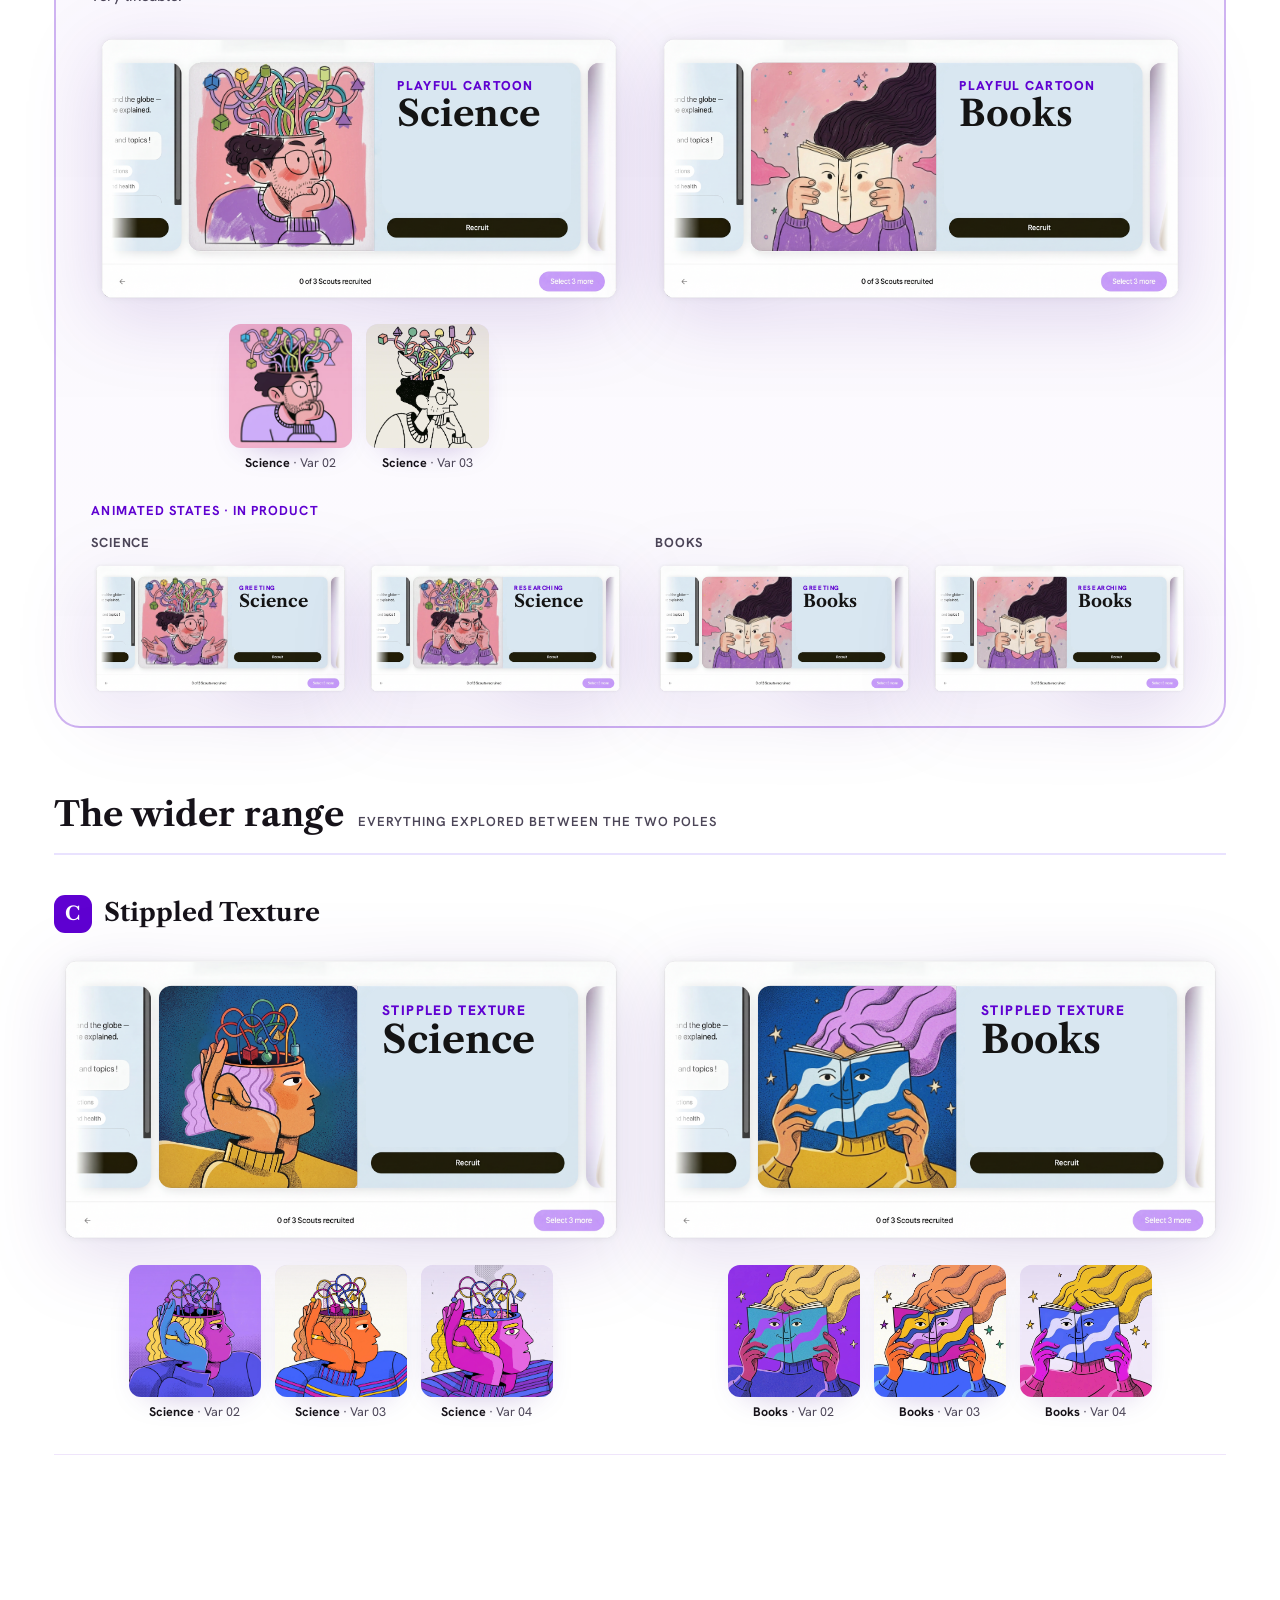
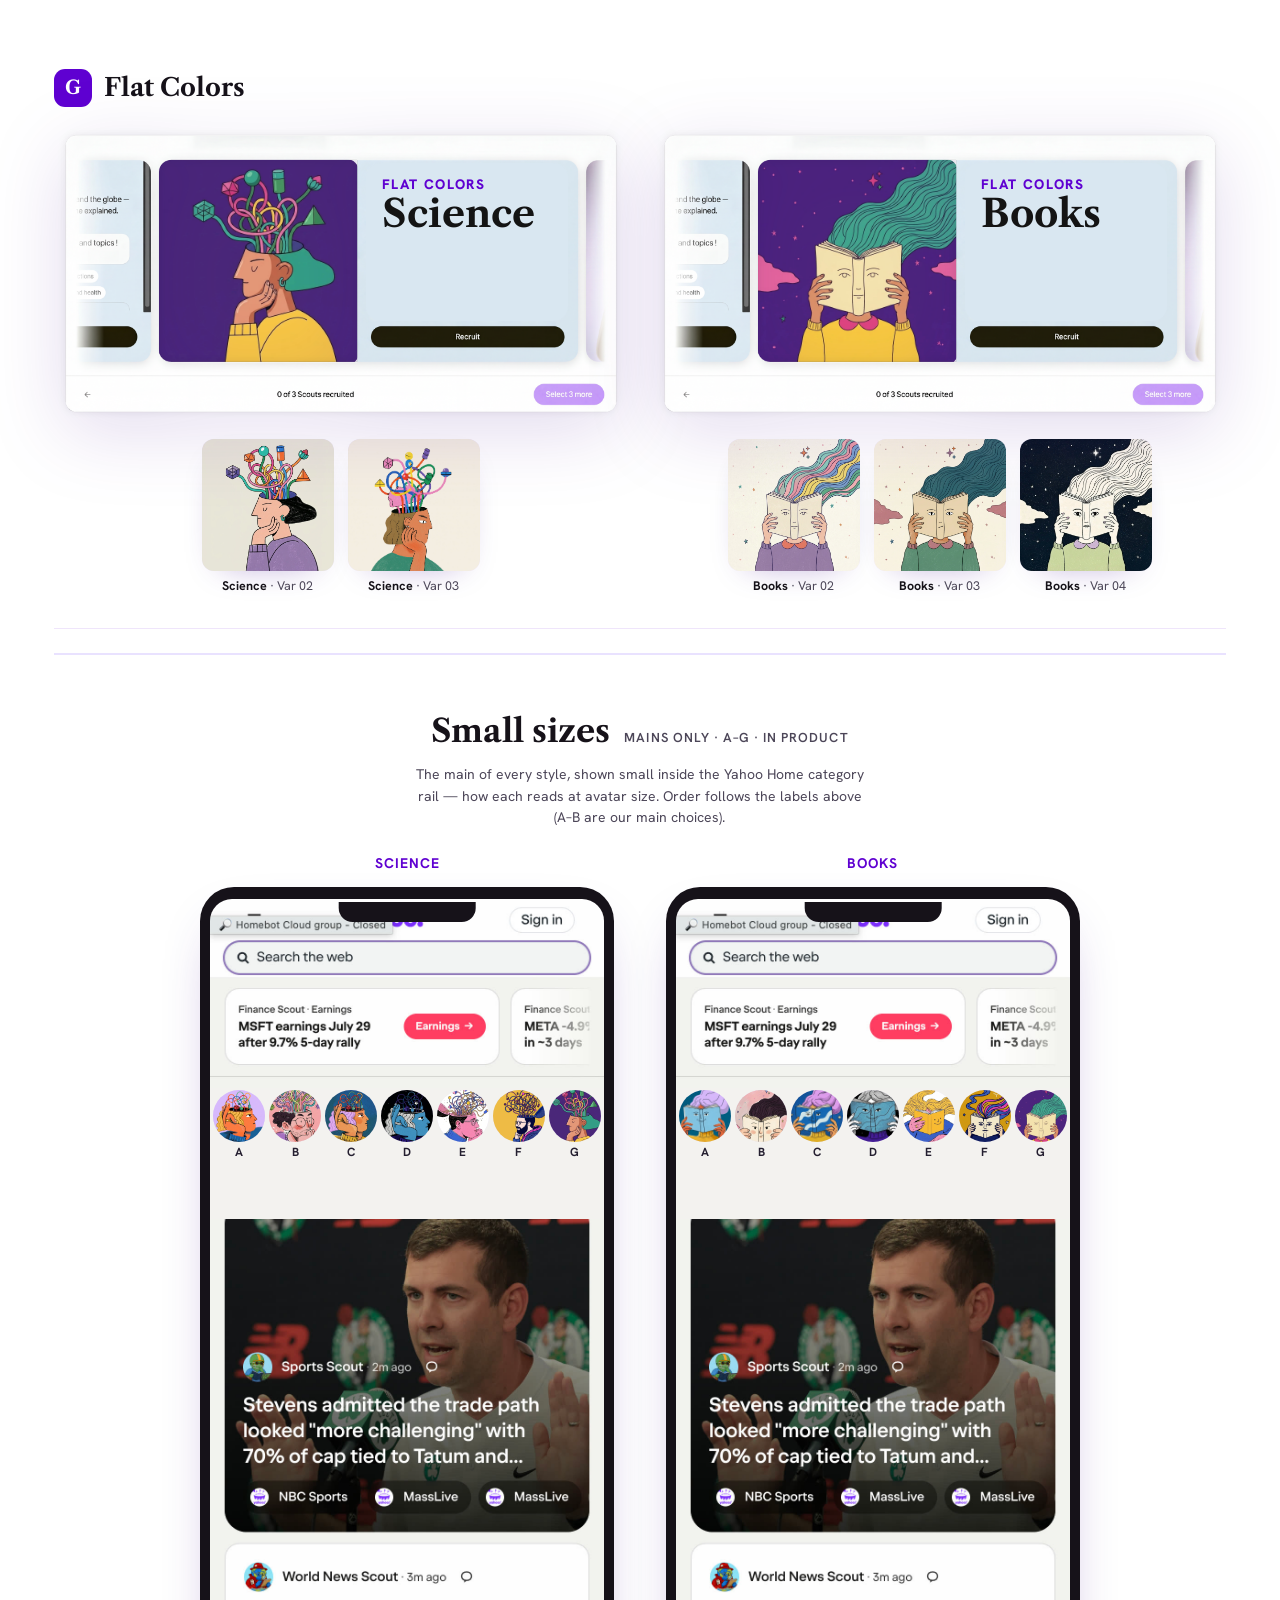
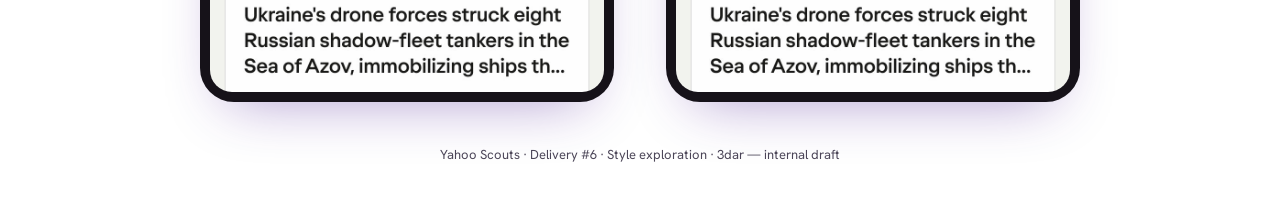
==== commit d299d88d: "D#6: add favorites star icon next to 'Where we'd land' title Co-Authored-By: Claude Opus 4.8 <norepl" ====
--- a/index.html
+++ b/index.html
@@ -27,7 +27,8 @@
   .mainchoices{border:2px solid rgba(95,1,209,.28);background:linear-gradient(180deg,rgba(95,1,209,.05),rgba(95,1,209,.015));border-radius:26px;padding:clamp(18px,2.6vw,34px) clamp(16px,2.8vw,38px) clamp(8px,1.4vw,18px);margin:clamp(22px,3.4vw,44px) 0}
   .mc-band{margin:0 0 clamp(6px,1.4vw,14px)}
   .mc-eyebrow{display:inline-block;font-family:var(--font-head);font-weight:800;font-size:12.5px;letter-spacing:.15em;text-transform:uppercase;color:#fff;background:var(--purple);border-radius:999px;padding:6px 14px;margin:0 0 12px}
-  .mc-band h2{font-family:var(--font-display);font-weight:700;font-size:clamp(22px,2.9vw,34px);margin:0 0 10px;color:var(--ink)}
+  .mc-band h2{display:flex;align-items:center;gap:10px;font-family:var(--font-display);font-weight:700;font-size:clamp(22px,2.9vw,34px);margin:0 0 10px;color:var(--ink)}
+  .mc-star{width:clamp(24px,2.6vw,34px);height:auto;flex:0 0 auto;fill:#f6b21b;filter:drop-shadow(0 2px 5px rgba(246,178,27,.45))}
   .mc-lede{font-family:var(--font-head);font-size:clamp(14px,1.5vw,18px);color:var(--ink-soft);line-height:1.5;max-width:76ch;margin:0}
   .mc-why{font-family:var(--font-head);font-size:clamp(13px,1.35vw,15.5px);color:var(--ink-soft);line-height:1.55;max-width:72ch;margin:2px 0 clamp(14px,1.8vw,22px)}
   .mainchoices .style-block{border-bottom:none;padding:clamp(10px,1.6vw,20px) 0 clamp(6px,1vw,12px)}
@@ -144,7 +145,7 @@
     <section id="main-choices" class="mainchoices reveal">
       <div class="mc-band">
         <p class="mc-eyebrow">Our Main Choices</p>
-        <h2>Where we'd land</h2>
+        <h2><svg class="mc-star" viewBox="0 0 24 24" aria-hidden="true"><path d="M12 1.6l2.95 6.36 6.98.62-5.28 4.63 1.57 6.83L12 16.9l-6.19 3.74 1.57-6.83L2.1 9.18l6.98-.62L12 1.6z"/></svg>Where we'd land</h2>
         <p class="mc-lede">These are our two principal picks — and, on purpose, the two ends of the whole wide range of styles we've been exploring. Option A is the crisp, modern pole; option B the loose, hand-drawn one. Every other style in this delivery sits somewhere between these two.</p>
       </div>
 
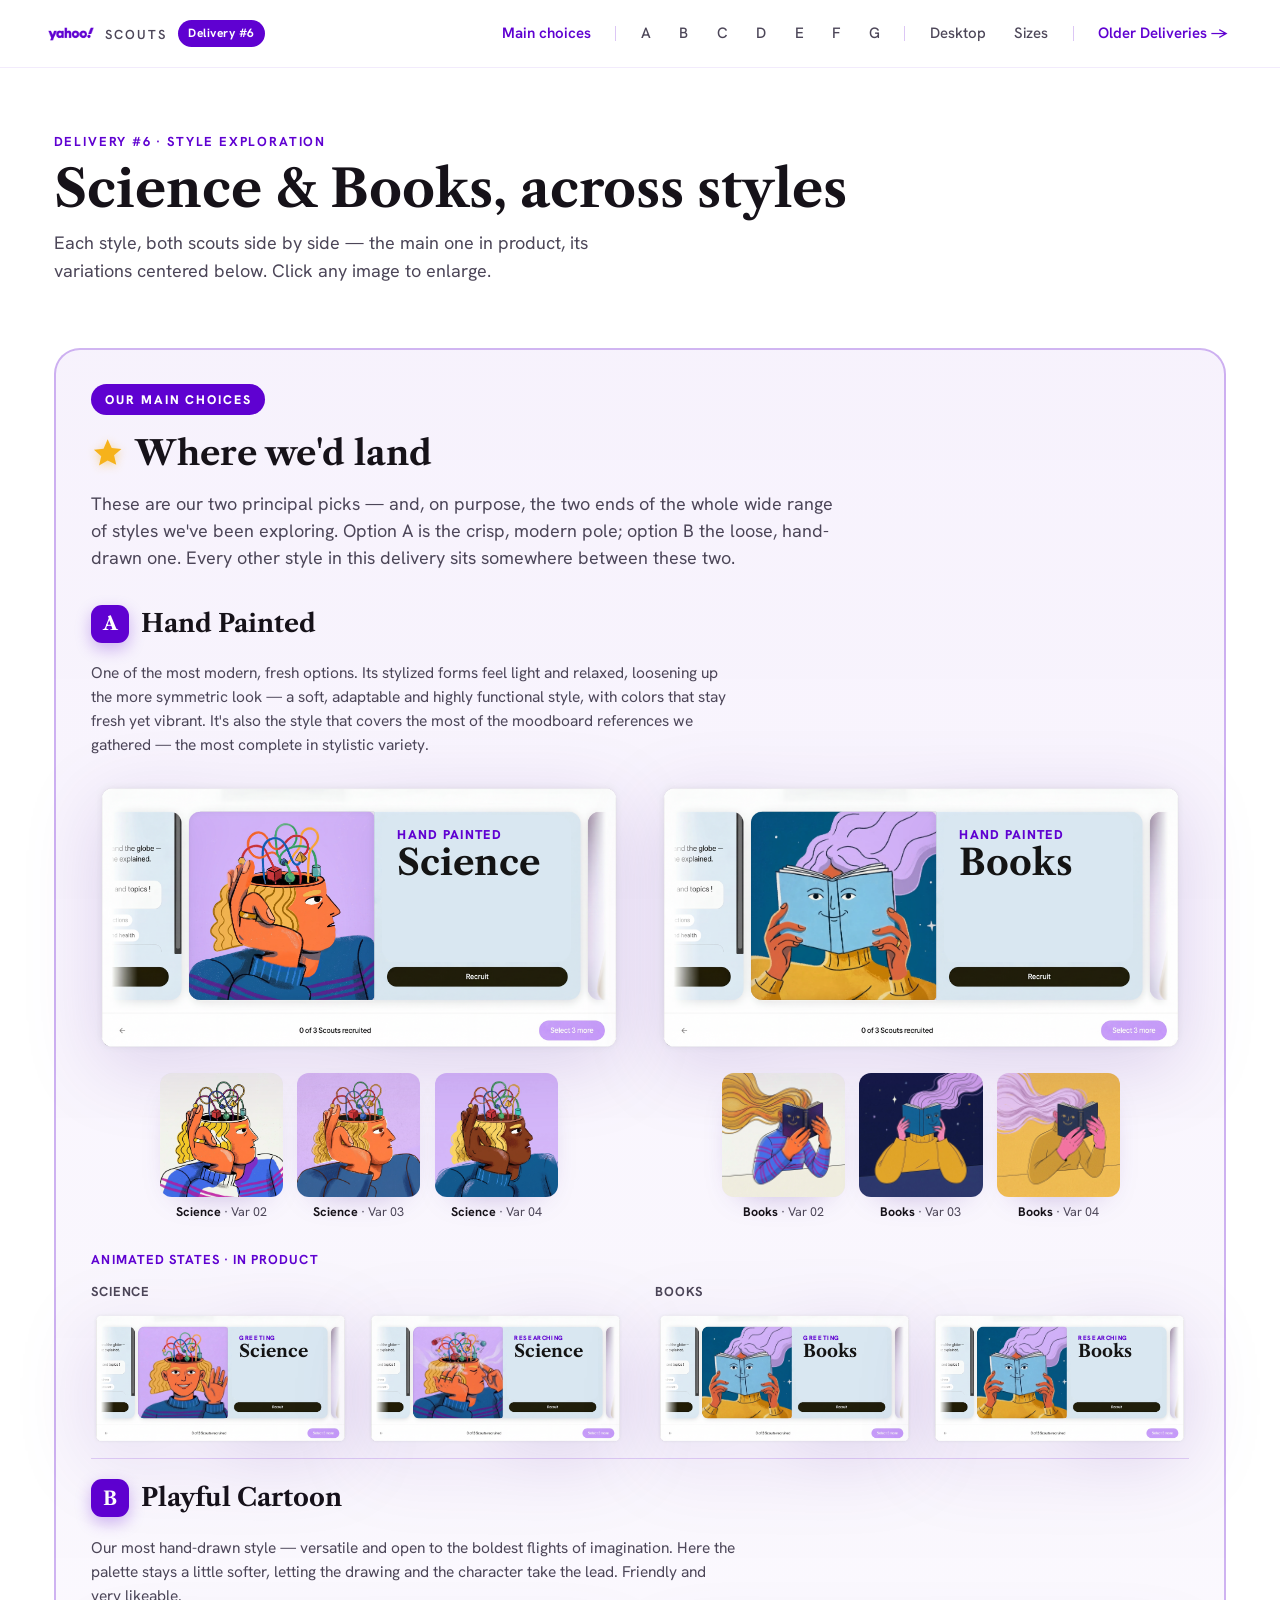
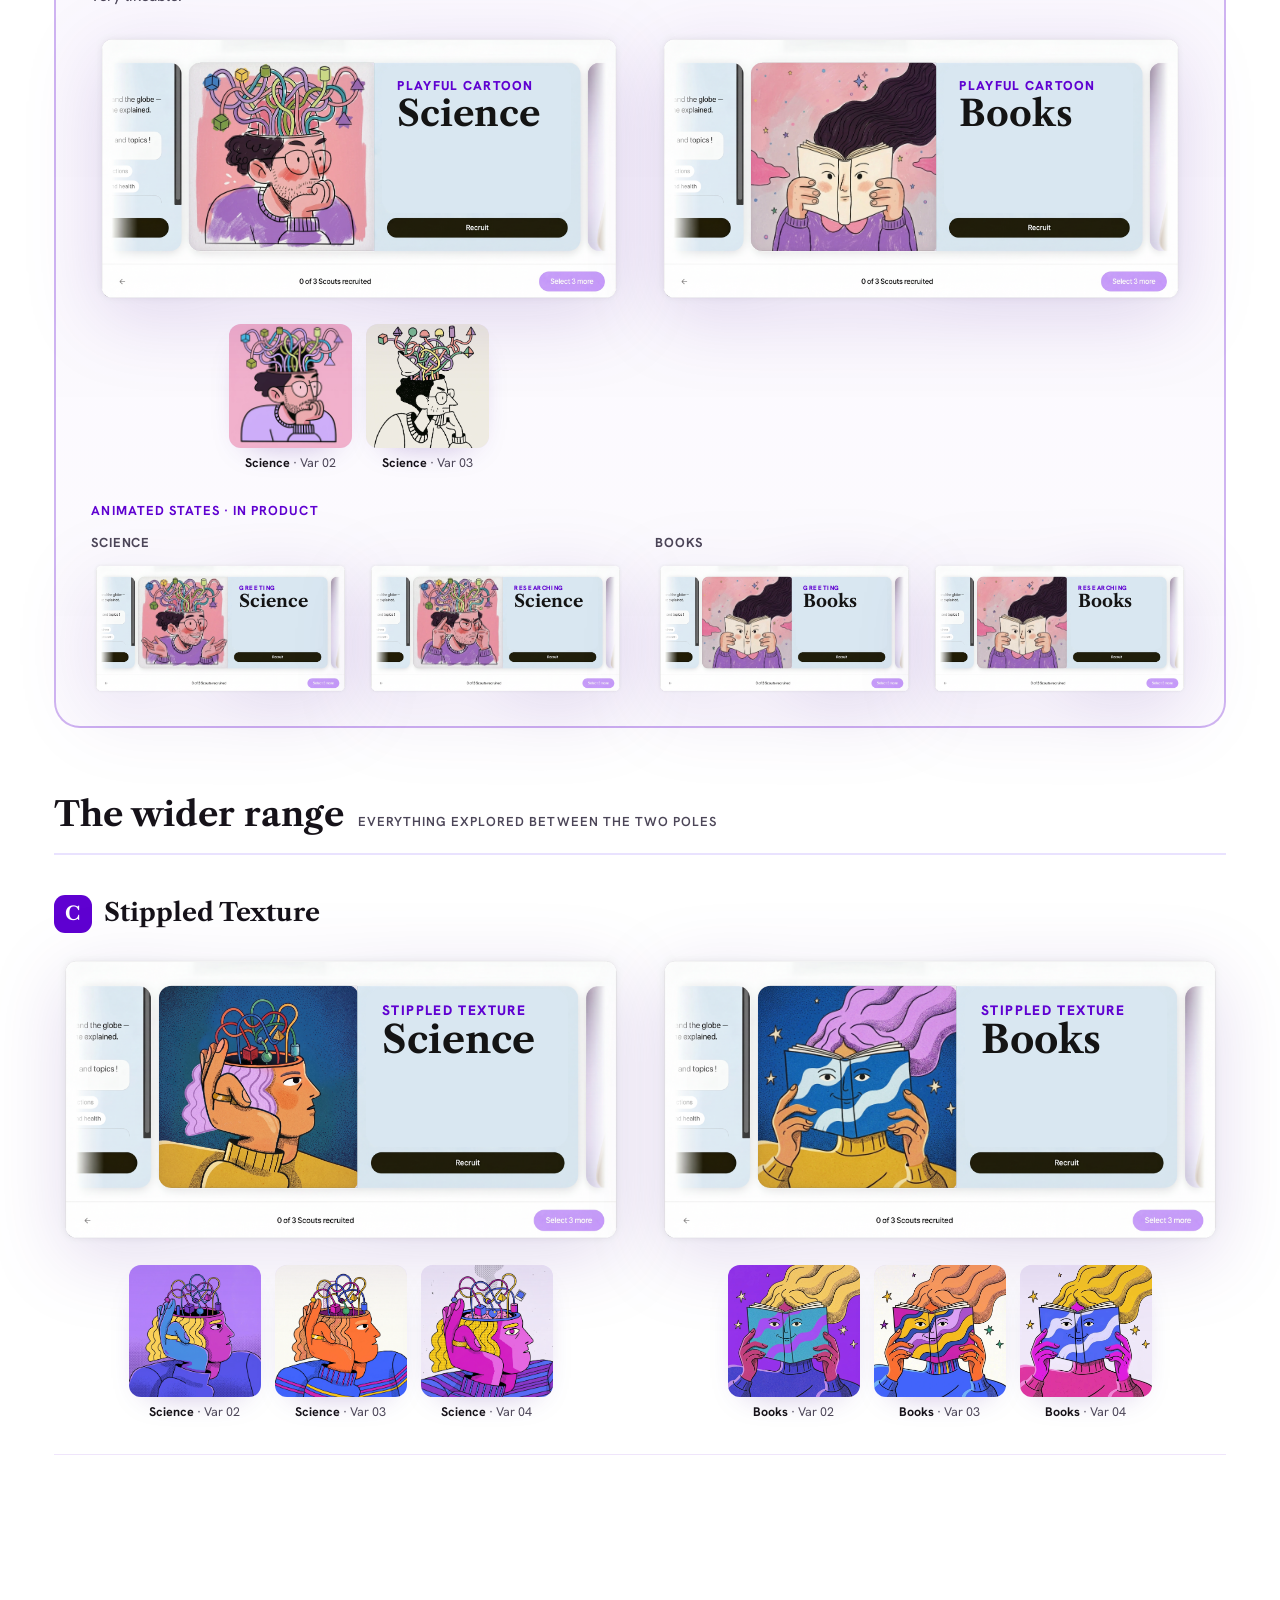
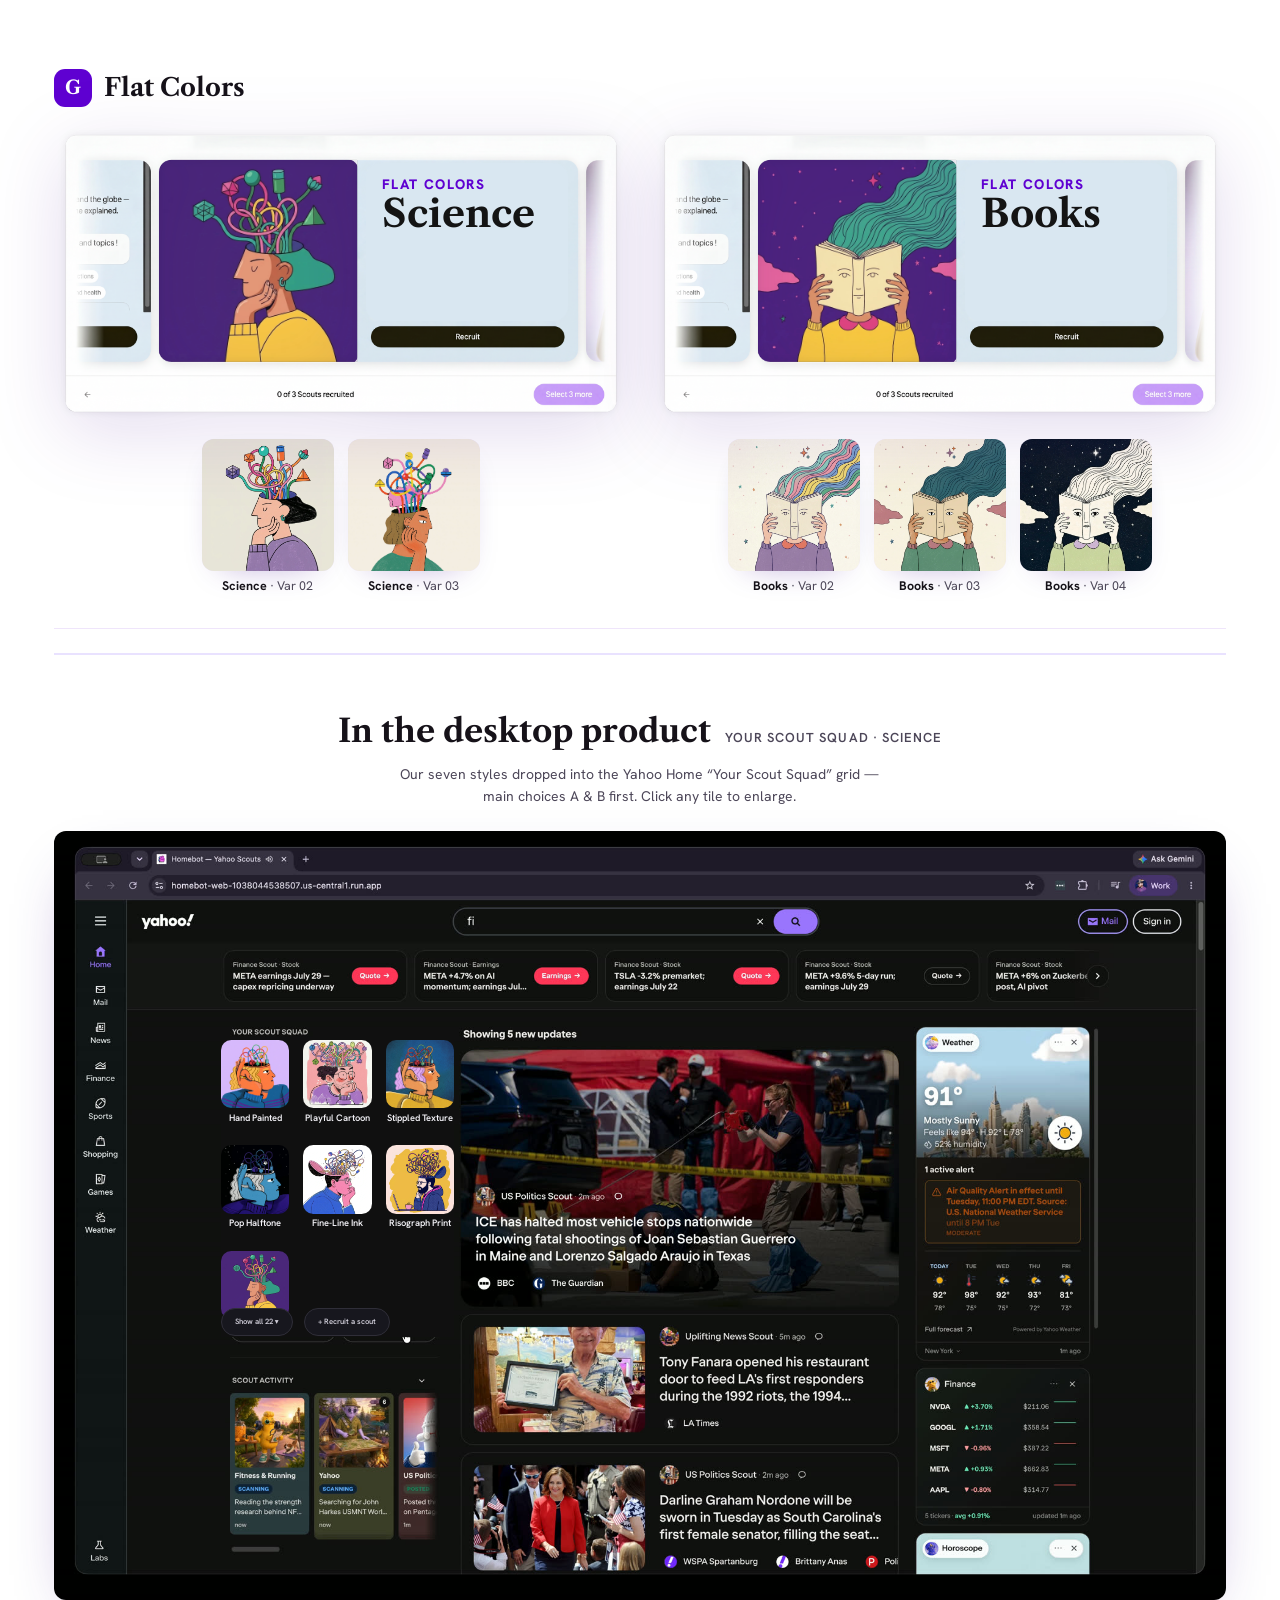
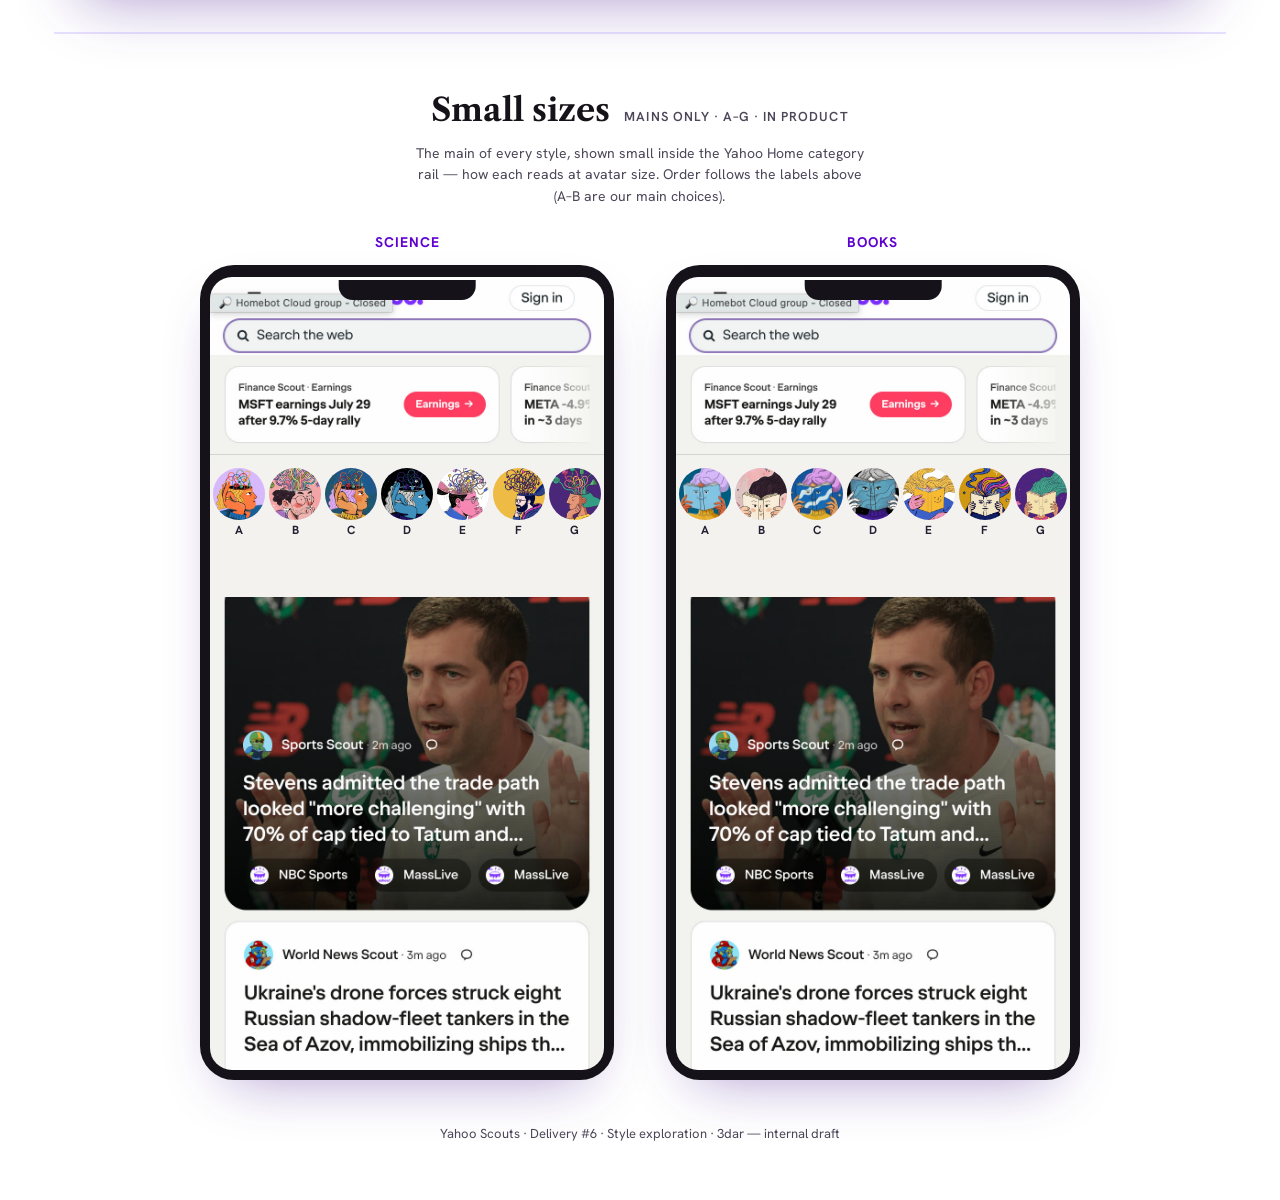
==== commit 03d46b59: "D#6: add desktop product section — our 7 styles in the Your Scout Squad grid (overlay on desktop UI)" ====
--- a/index.html
+++ b/index.html
@@ -75,6 +75,23 @@
   .apair{margin:0;cursor:zoom-in}
   .apair .pcard{width:100%;cursor:zoom-in}
   @media(max-width:720px){.anim-compare{grid-template-columns:1fr;gap:24px}}
+
+  /* ---- desktop product: our scouts in the Your Scout Squad grid (overlay on screenshot) ---- */
+  .desk-sec{padding:clamp(26px,4vw,52px) 0 8px;border-top:2px solid var(--lav);margin-top:clamp(10px,2vw,24px);text-align:center}
+  .desk-head{display:flex;justify-content:center;align-items:baseline;gap:14px;margin:0 0 8px;flex-wrap:wrap}
+  .desk-head h2{font-family:var(--font-display);font-weight:700;font-size:clamp(22px,2.6vw,32px);margin:0;color:var(--ink)}
+  .desk-head span{font-family:var(--font-head);font-weight:600;font-size:13px;color:var(--ink-soft);text-transform:uppercase;letter-spacing:.08em}
+  .desk-note{font-family:var(--font-head);font-size:14px;color:var(--ink-soft);margin:0 auto 24px;max-width:62ch}
+  .desk{position:relative;max-width:1500px;margin:0 auto;border-radius:12px;overflow:hidden;box-shadow:var(--shadow)}
+  .desk-shot{width:100%;display:block}
+  .desk-squad{position:absolute;left:14.3%;top:27.2%;width:19.9%;height:38.6%;background:#101010;container-type:inline-size}
+  .dt-grid{display:grid;grid-template-columns:repeat(3,1fr);gap:9% 6%}
+  .dt-btns{display:flex;gap:5%;margin-top:8%}
+  .dt-btn{font-family:var(--font-head);font-weight:600;font-size:3.3cqw;color:#cfcdd8;background:#17171e;border:1px solid #2f2e38;border-radius:999px;padding:3% 5.5%;display:inline-flex;align-items:center;gap:4px;white-space:nowrap}
+  .dt{margin:0;cursor:zoom-in;min-width:0}
+  .dt-clip{display:block;width:100%;aspect-ratio:1;border-radius:15%;overflow:hidden;background:#1b1b24}
+  .dt-clip img{width:100%;height:100%;object-fit:cover;display:block}
+  .dt figcaption{margin-top:6%;font-family:var(--font-head);font-weight:600;font-size:4cqw;color:#f3f2f7;line-height:1.12;text-align:center;display:-webkit-box;-webkit-line-clamp:2;-webkit-box-orient:vertical;overflow:hidden}
 
   /* ---- small sizes: mains inside the product template (V5-style rail) ---- */
   .small-sec{padding:clamp(26px,4vw,52px) 0 8px;border-top:2px solid var(--lav);margin-top:clamp(10px,2vw,24px);text-align:center}
@@ -125,6 +142,7 @@
     <a href="#style-f">F</a>
     <a href="#style-g">G</a>
     <span class="nav-sep"></span>
+    <a href="#desktop">Desktop</a>
     <a href="#small">Sizes</a>
     <span class="nav-sep"></span>
     <a href="history.html" class="nav-history">Older&nbsp;Deliveries&nbsp;&rarr;</a>
@@ -450,6 +468,30 @@
           </div>
         </div>
       </article>
+    </section>
+
+    <!-- ============ DESKTOP PRODUCT (scouts in Your Scout Squad grid) ============ -->
+    <section id="desktop" class="desk-sec reveal">
+      <div class="desk-head">
+        <h2>In the desktop product</h2>
+        <span>Your Scout Squad · Science</span>
+      </div>
+      <p class="desk-note">Our seven styles dropped into the Yahoo Home “Your Scout Squad” grid — main choices A &amp; B first. Click any tile to enlarge.</p>
+      <div class="desk">
+        <img class="desk-shot" src="media/desktop-ui-6.jpg" alt="Yahoo Home desktop — Your Scout Squad" />
+        <div class="desk-squad">
+          <div class="dt-grid">
+            <figure class="dt" data-full="media/sc_science_a_001.jpg"><span class="dt-clip"><img src="media/sc_science_a_001.jpg" alt="Hand Painted" /></span><figcaption>Hand Painted</figcaption></figure>
+            <figure class="dt" data-full="media/sc_science_e_001.jpg"><span class="dt-clip"><img src="media/sc_science_e_001.jpg" alt="Playful Cartoon" /></span><figcaption>Playful Cartoon</figcaption></figure>
+            <figure class="dt" data-full="media/sc_science_b_001.jpg"><span class="dt-clip"><img src="media/sc_science_b_001.jpg" alt="Stippled Texture" /></span><figcaption>Stippled Texture</figcaption></figure>
+            <figure class="dt" data-full="media/sc_science_c_001.jpg"><span class="dt-clip"><img src="media/sc_science_c_001.jpg" alt="Pop Halftone" /></span><figcaption>Pop Halftone</figcaption></figure>
+            <figure class="dt" data-full="media/sc_science_d_001.jpg"><span class="dt-clip"><img src="media/sc_science_d_001.jpg" alt="Fine-Line Ink" /></span><figcaption>Fine-Line Ink</figcaption></figure>
+            <figure class="dt" data-full="media/sc_science_f_001.jpg"><span class="dt-clip"><img src="media/sc_science_f_001.jpg" alt="Risograph Print" /></span><figcaption>Risograph Print</figcaption></figure>
+            <figure class="dt" data-full="media/sc_science_g_001.jpg"><span class="dt-clip"><img src="media/sc_science_g_001.jpg" alt="Flat Colors" /></span><figcaption>Flat Colors</figcaption></figure>
+          </div>
+          <div class="dt-btns"><span class="dt-btn">Show all 22 &#9662;</span><span class="dt-btn">+ Recruit a scout</span></div>
+        </div>
+      </div>
     </section>
 
     <!-- ============ SMALL SIZES (mains only) ============ -->
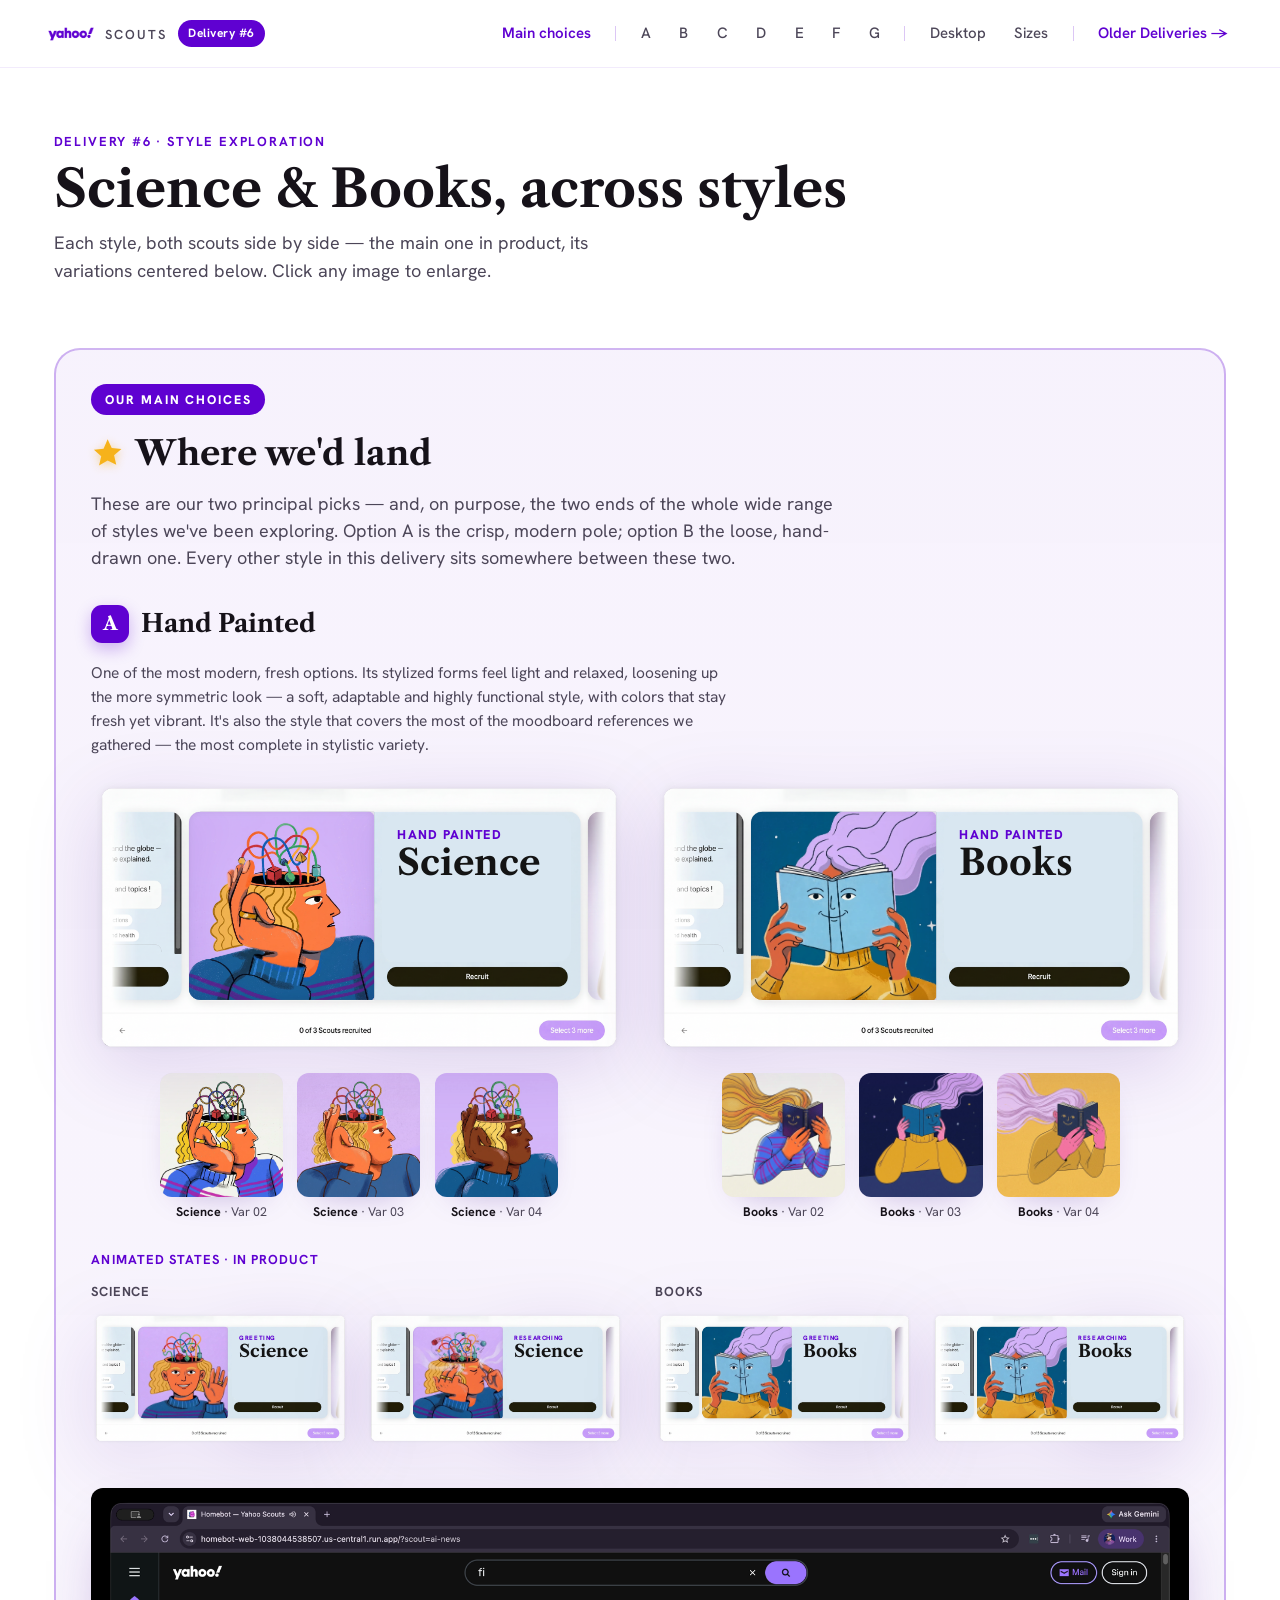
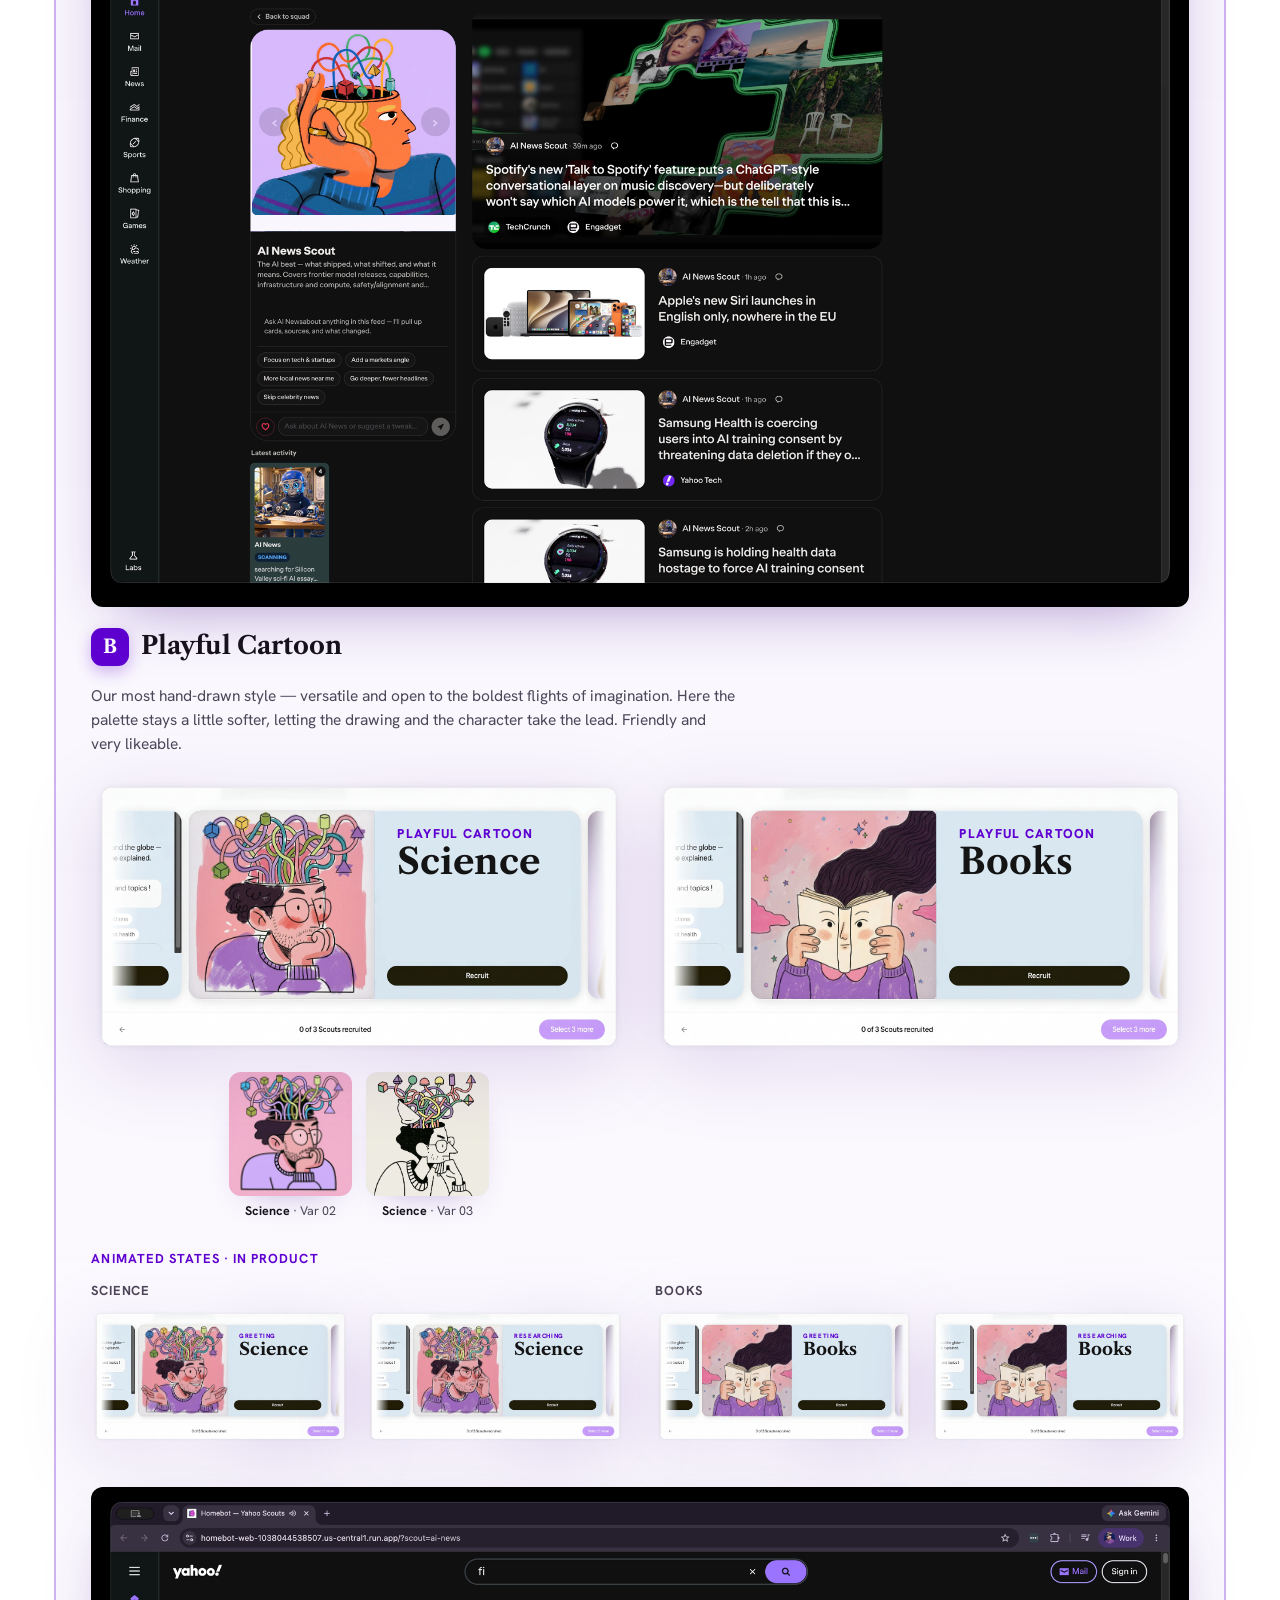
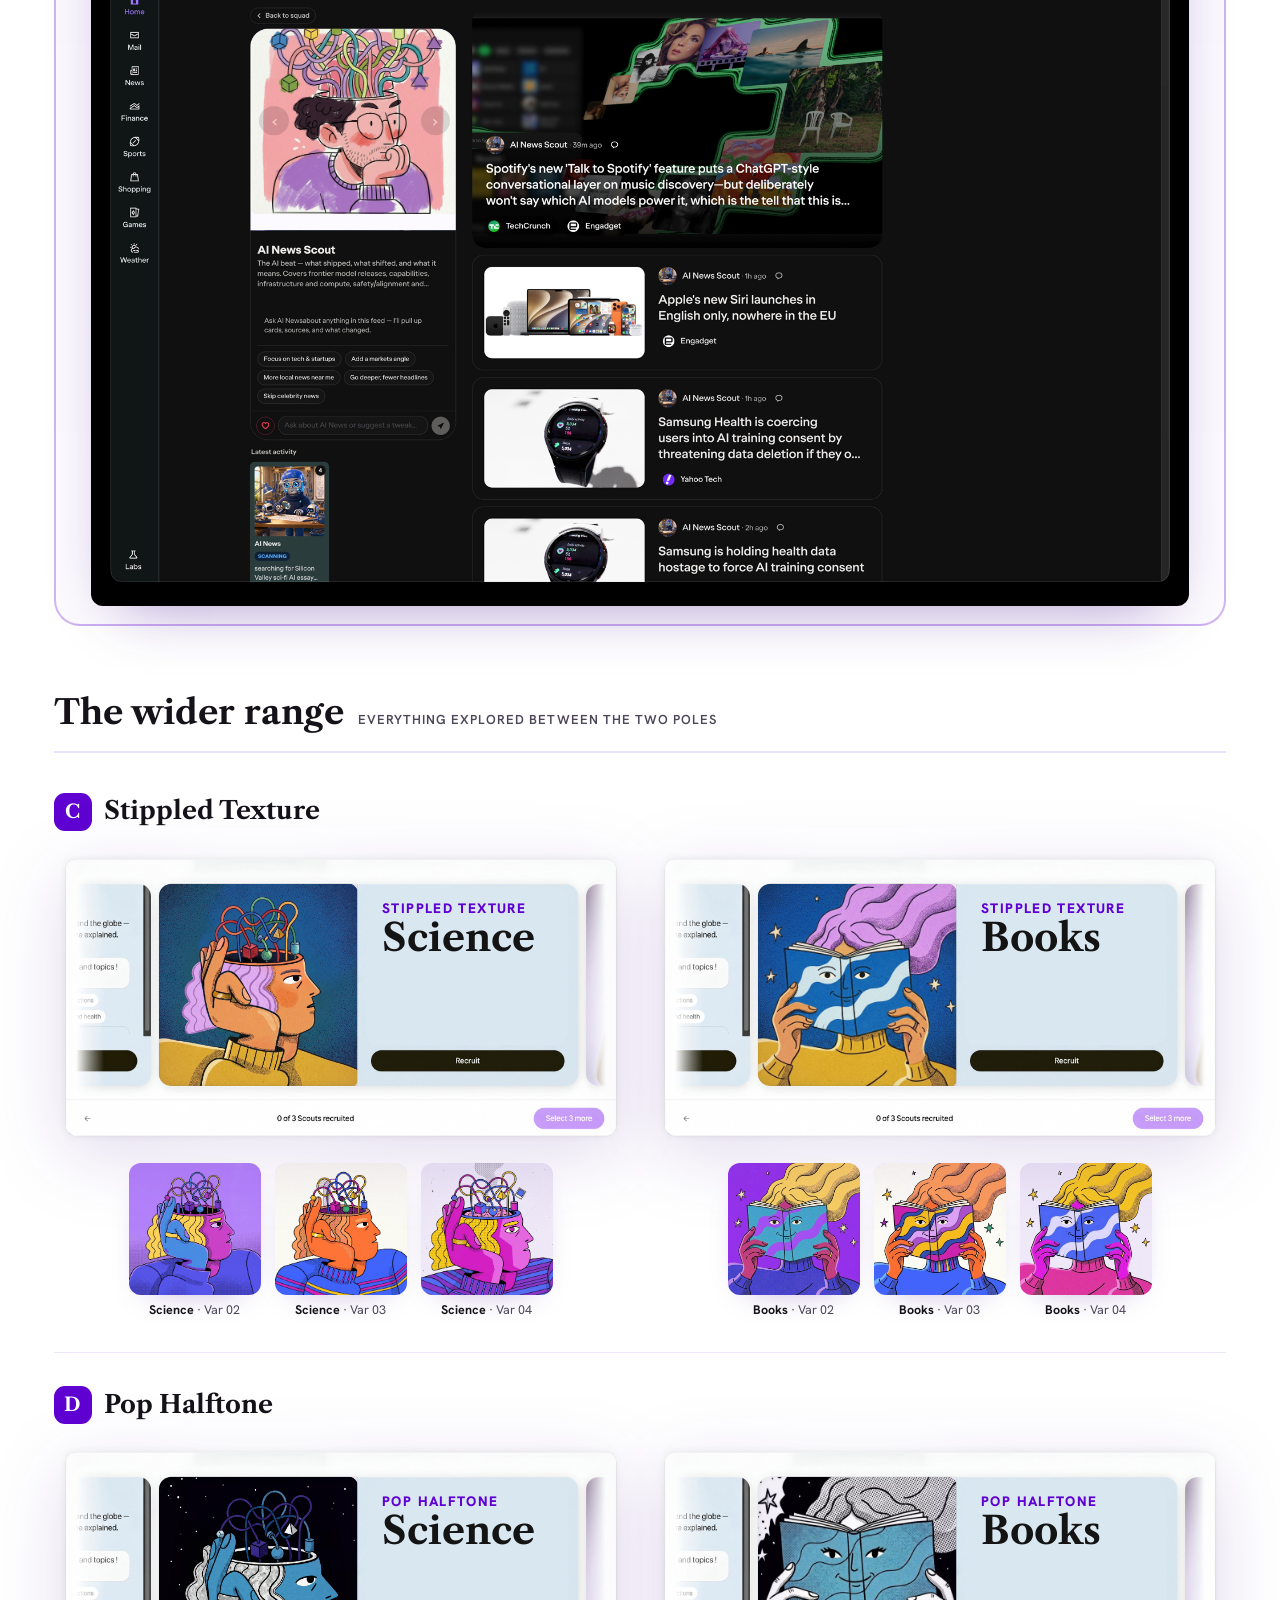
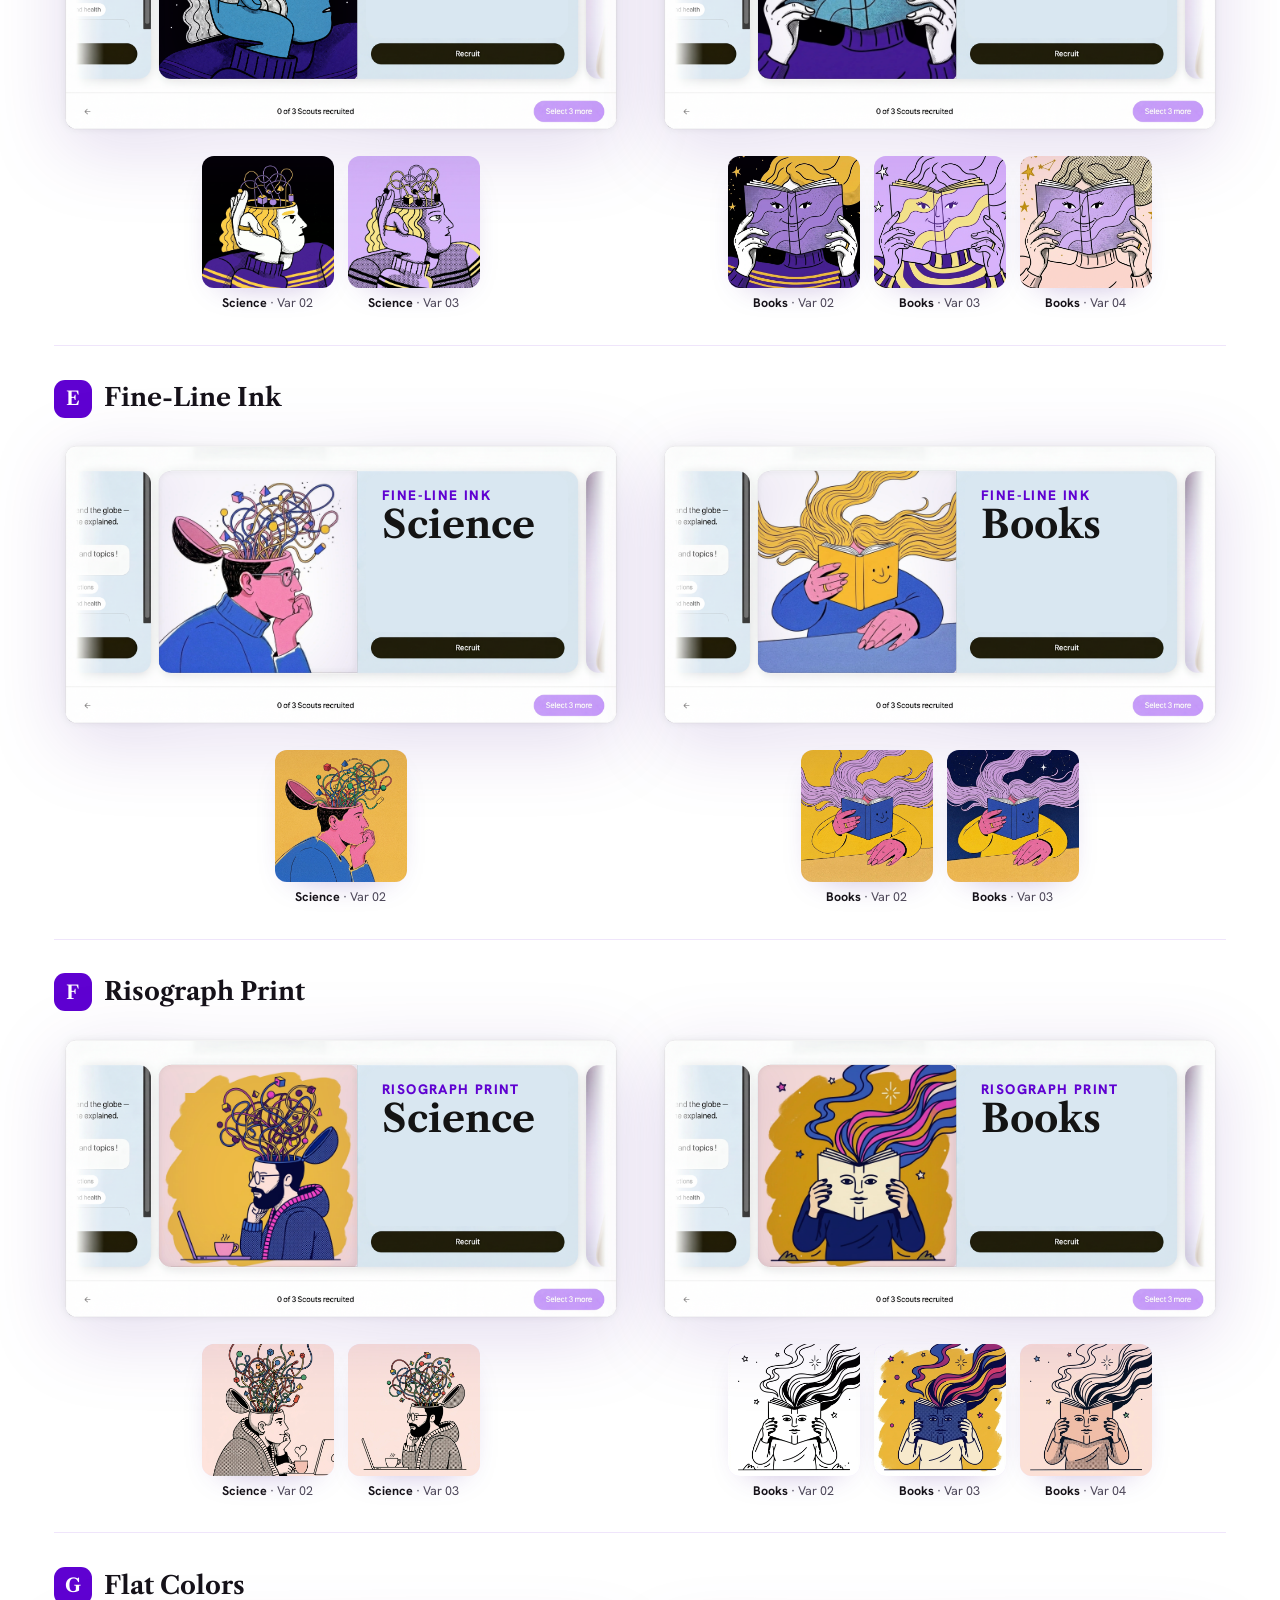
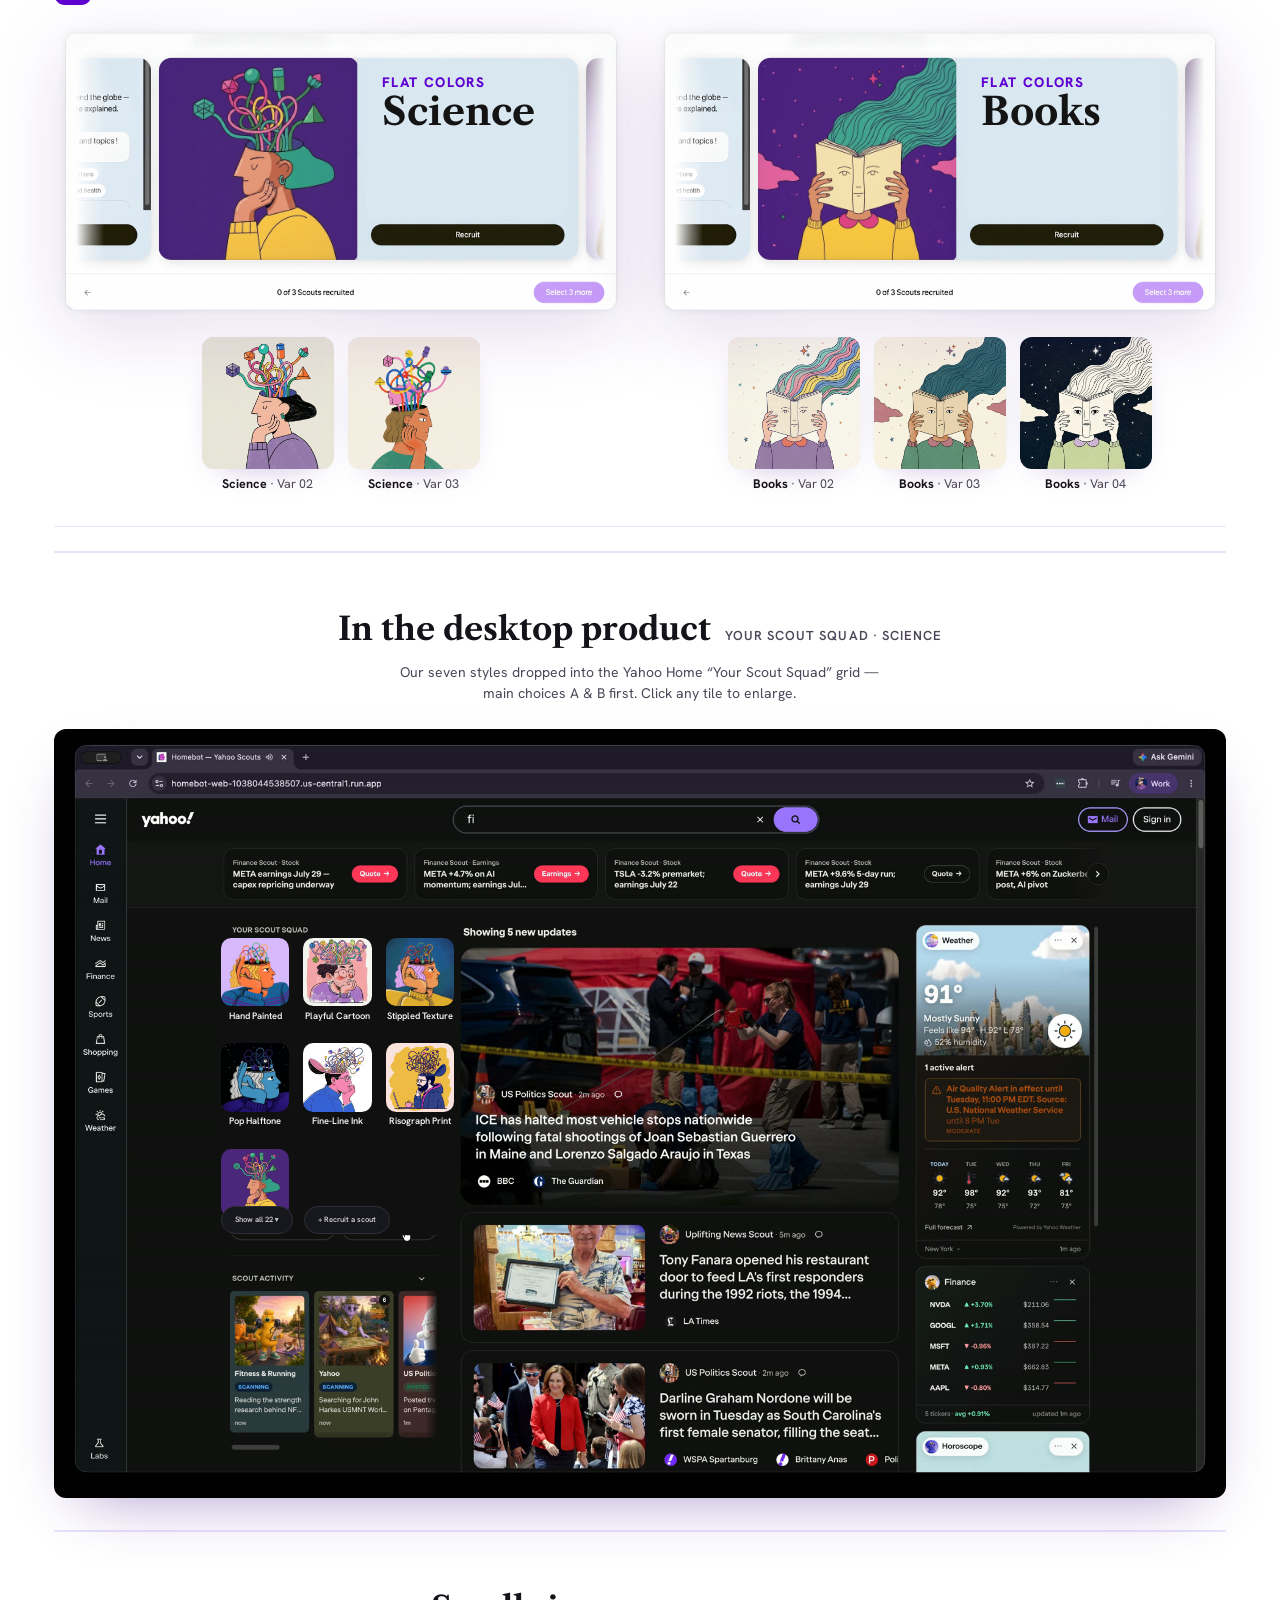
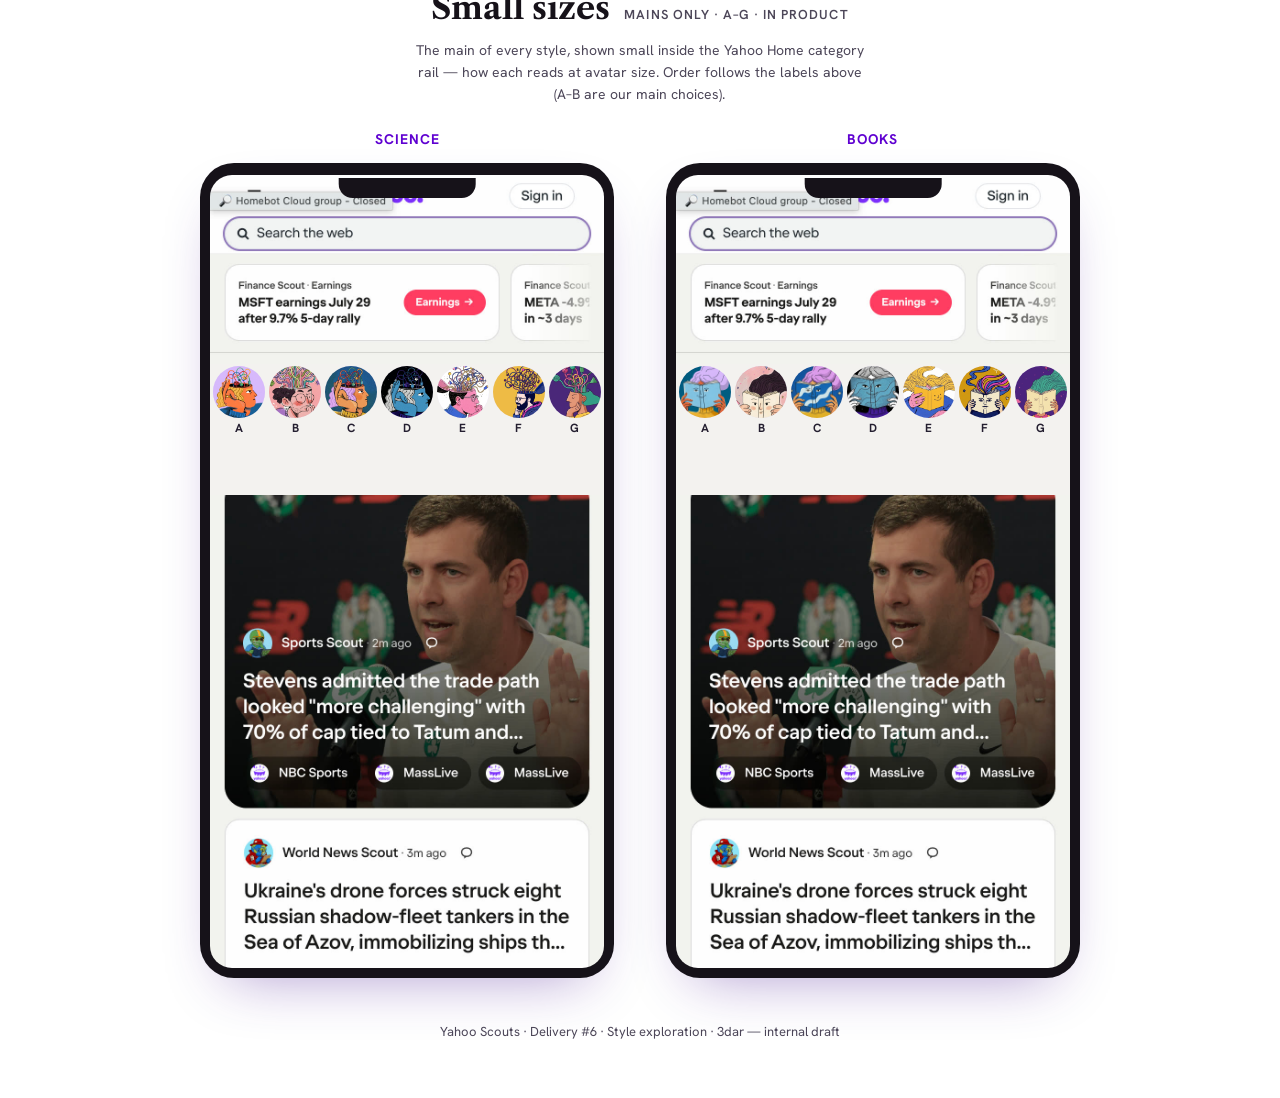
==== commit 5c26750a: "D#6: add Hero Scout UI after each main choice — swipeable main image + greeting/researching videos w" ====
--- a/index.html
+++ b/index.html
@@ -34,6 +34,19 @@
   .mainchoices .style-block{border-bottom:none;padding:clamp(10px,1.6vw,20px) 0 clamp(6px,1vw,12px)}
   .mainchoices .style-block+.style-block{border-top:1px solid rgba(95,1,209,.16)}
   .mainchoices .sb-letter{background:var(--purple);box-shadow:0 6px 16px rgba(95,1,209,.28)}
+
+  /* ---- hero scout UI: full scout page, swipeable main image + 2 videos (main choices) ---- */
+  .hero-ui{position:relative;max-width:1500px;margin:clamp(16px,2.4vw,30px) auto 0;border-radius:12px;overflow:hidden;box-shadow:var(--shadow)}
+  .hero-frame{position:relative;z-index:2;width:100%;display:block;pointer-events:none}
+  .hero-win{position:absolute;z-index:1;left:14.6%;top:19.6%;width:18.7%;height:25.9%;border-radius:2.4%;overflow:hidden;background:#efe6ff}
+  .hero-slide{position:absolute;inset:0;opacity:0;transition:opacity .35s ease}
+  .hero-slide.active{opacity:1}
+  .hero-slide img,.hero-slide video{width:100%;height:100%;object-fit:cover;display:block}
+  .hero-arrow{position:absolute;z-index:3;top:32.5%;transform:translateY(-50%);width:clamp(26px,2.3vw,40px);height:clamp(26px,2.3vw,40px);border-radius:50%;border:none;background:rgba(18,14,26,.34);color:#fff;font-family:var(--font-head);font-size:clamp(15px,1.5vw,21px);line-height:1;display:grid;place-items:center;cursor:pointer;opacity:.4;transition:opacity .18s ease,background .18s ease}
+  .hero-ui:hover .hero-arrow{opacity:.72}
+  .hero-arrow:hover{opacity:1;background:rgba(18,14,26,.62)}
+  .hero-prev{left:15.3%}
+  .hero-next{left:30%}
 
   /* ---- one style block: Science | Books side by side ---- */
   .style-block{padding:clamp(20px,2.6vw,36px) 0;border-bottom:1px solid rgba(95,1,209,.10)}
@@ -242,6 +255,18 @@
         </div>
       </article>
 
+      <!-- HERO SCOUT UI — Hand Painted (Science): swipe main image / greeting / researching -->
+      <div class="hero-ui" data-hero>
+        <img class="hero-frame" src="media/hero-scout-ui.png" alt="Yahoo Home — scout page (Hand Painted)" />
+        <div class="hero-win">
+          <figure class="hero-slide active"><img src="media/sc_science_a_001.jpg" alt="Hand Painted — Science" /></figure>
+          <figure class="hero-slide"><video src="media/sc_science_a_greeting.mp4" poster="media/sc_science_a_greeting.jpg" muted loop playsinline preload="none"></video></figure>
+          <figure class="hero-slide"><video src="media/sc_science_a_researching.mp4" poster="media/sc_science_a_researching.jpg" muted loop playsinline preload="none"></video></figure>
+        </div>
+        <button class="hero-arrow hero-prev" aria-label="Previous">&#8249;</button>
+        <button class="hero-arrow hero-next" aria-label="Next">&#8250;</button>
+      </div>
+
       <!-- CHOICE B — Playful Cartoon (was Style E) -->
       <article class="style-block reveal" id="style-b">
         <div class="sb-head"><span class="sb-letter">B</span><h3>Playful Cartoon</h3></div>
@@ -311,6 +336,18 @@
           </div>
         </div>
       </article>
+
+      <!-- HERO SCOUT UI — Playful Cartoon (Science): swipe main image / greeting / researching -->
+      <div class="hero-ui" data-hero>
+        <img class="hero-frame" src="media/hero-scout-ui.png" alt="Yahoo Home — scout page (Playful Cartoon)" />
+        <div class="hero-win">
+          <figure class="hero-slide active"><img src="media/sc_science_e_001.jpg" alt="Playful Cartoon — Science" /></figure>
+          <figure class="hero-slide"><video src="media/sc_science_e_greeting.mp4" poster="media/sc_science_e_greeting.jpg" muted loop playsinline preload="none"></video></figure>
+          <figure class="hero-slide"><video src="media/sc_science_e_researching.mp4" poster="media/sc_science_e_researching.jpg" muted loop playsinline preload="none"></video></figure>
+        </div>
+        <button class="hero-arrow hero-prev" aria-label="Previous">&#8249;</button>
+        <button class="hero-arrow hero-next" aria-label="Next">&#8250;</button>
+      </div>
     </section>
 
     <!-- ============ THE WIDER RANGE (Science | Books) ============ -->
@@ -583,6 +620,26 @@
       vids.forEach(function (v) { vo.observe(v); });
     } else { vids.forEach(playSafe); }
   }
+
+  /* hero scout UI — swipeable main image / video 1 / video 2 */
+  $all('[data-hero]').forEach(function (hero) {
+    var slides = $all('.hero-slide', hero);
+    if (!slides.length) return;
+    var i = 0;
+    function show(n) {
+      i = (n + slides.length) % slides.length;
+      slides.forEach(function (s, idx) {
+        var on = idx === i;
+        s.classList.toggle('active', on);
+        var v = $('video', s);
+        if (v) { if (on) { var p = v.play(); if (p && p.catch) p.catch(function () {}); } else { v.pause(); } }
+      });
+    }
+    var prev = $('.hero-prev', hero), next = $('.hero-next', hero);
+    if (prev) prev.addEventListener('click', function () { show(i - 1); });
+    if (next) next.addEventListener('click', function () { show(i + 1); });
+    show(0);
+  });
 
   /* lightbox */
   var lb = $('#lightbox'), closeBtn = $('#lbClose');
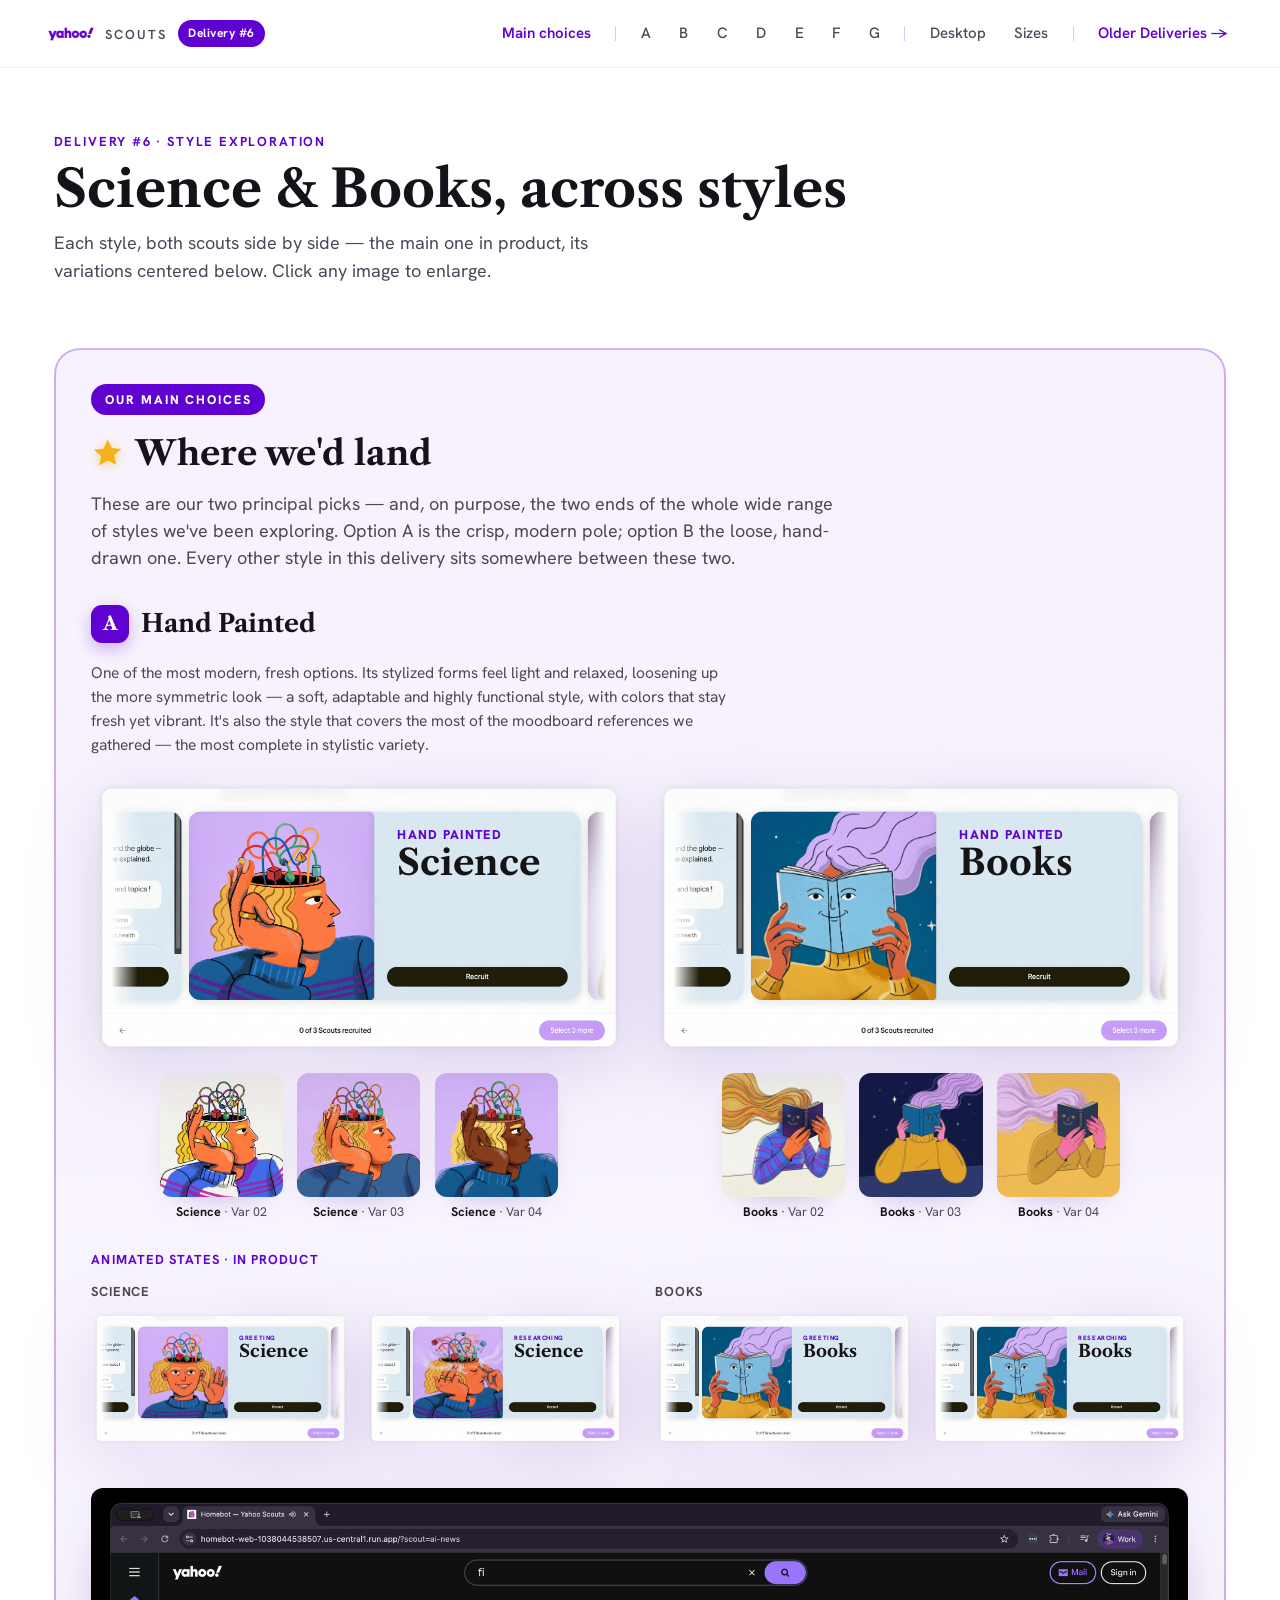
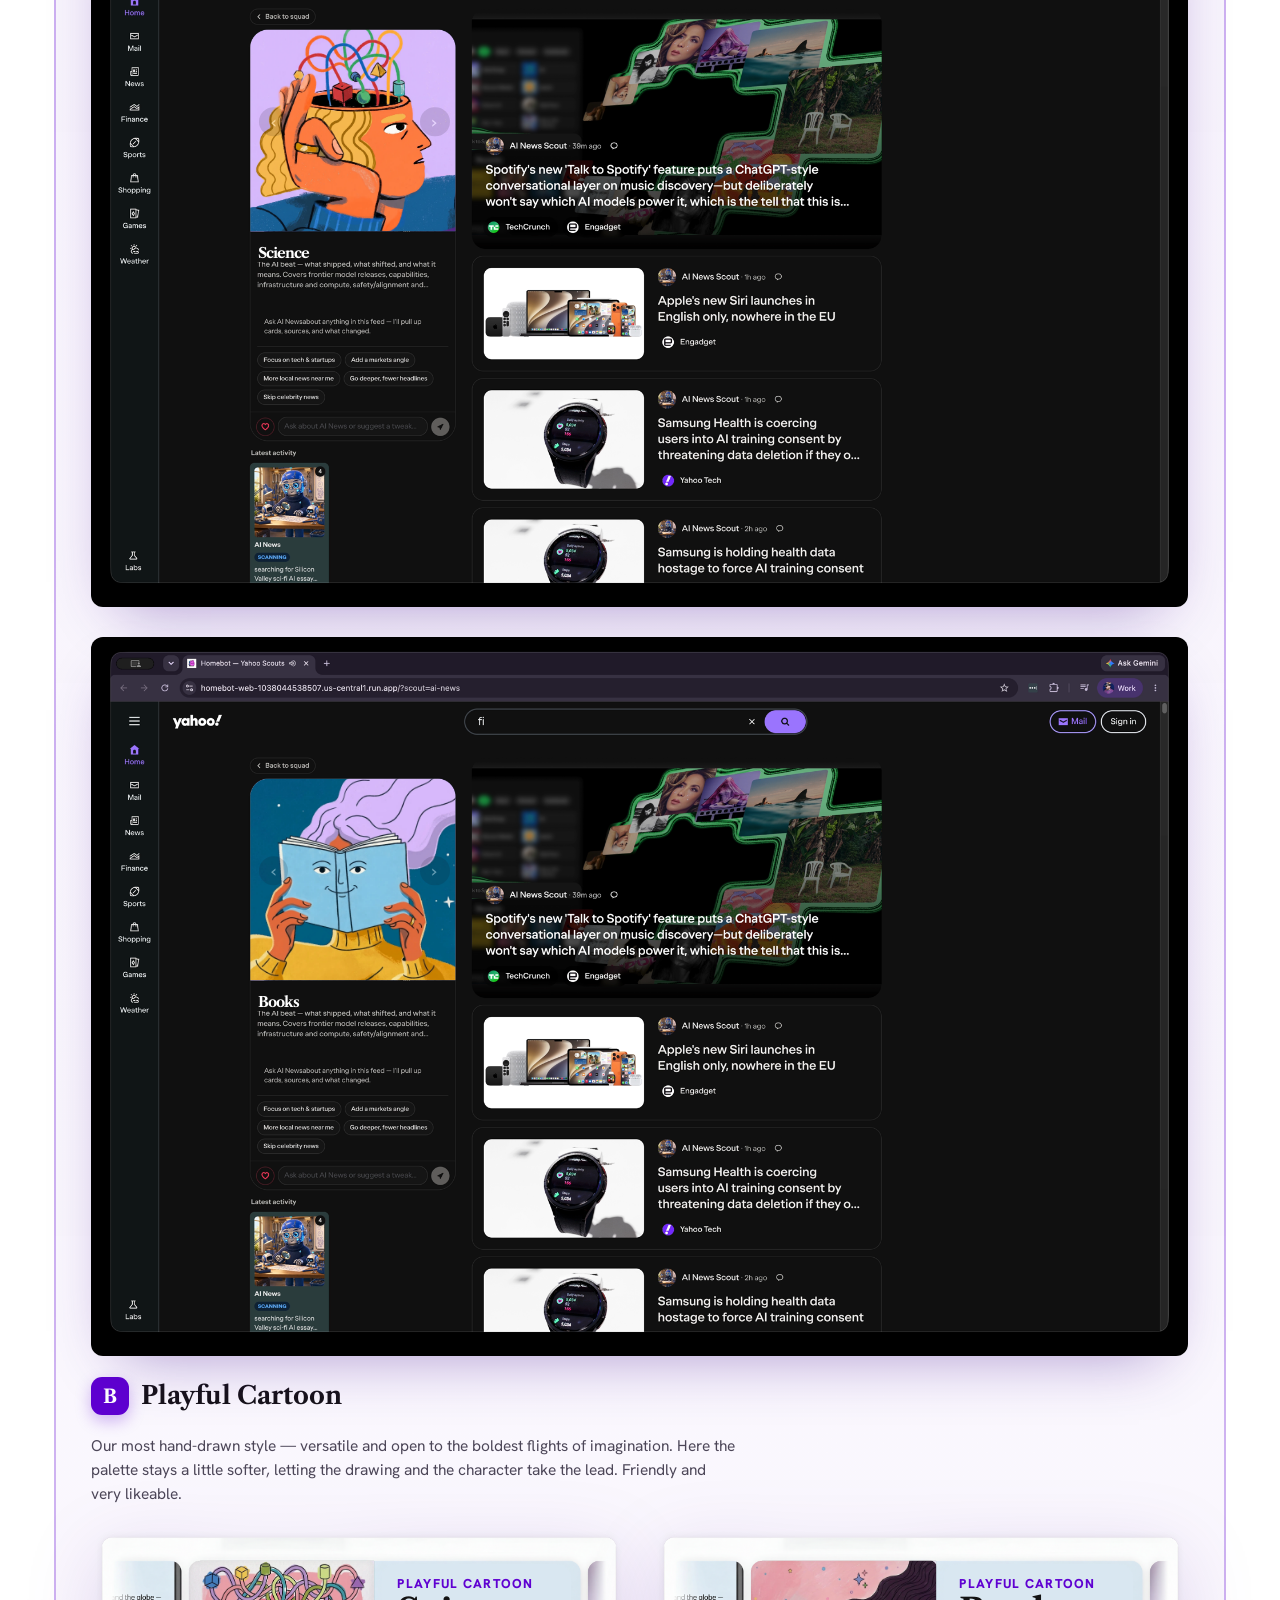
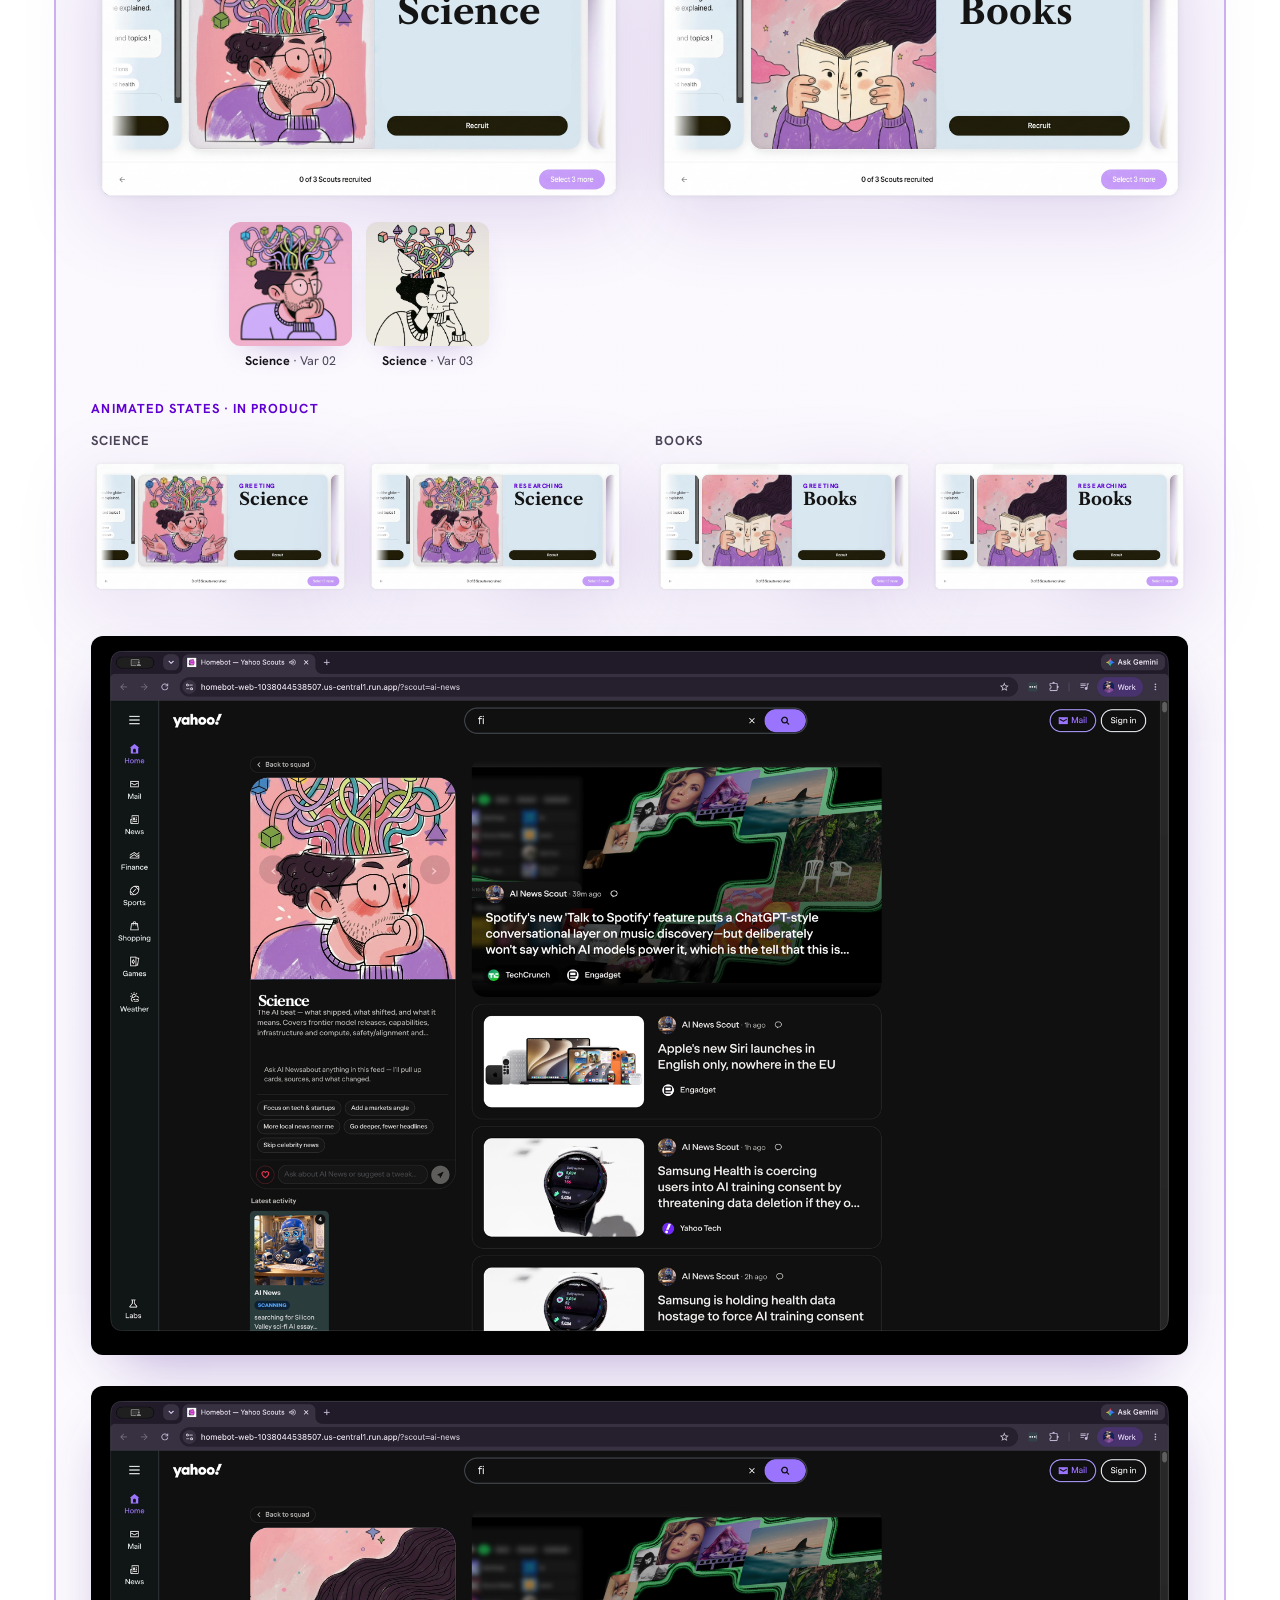
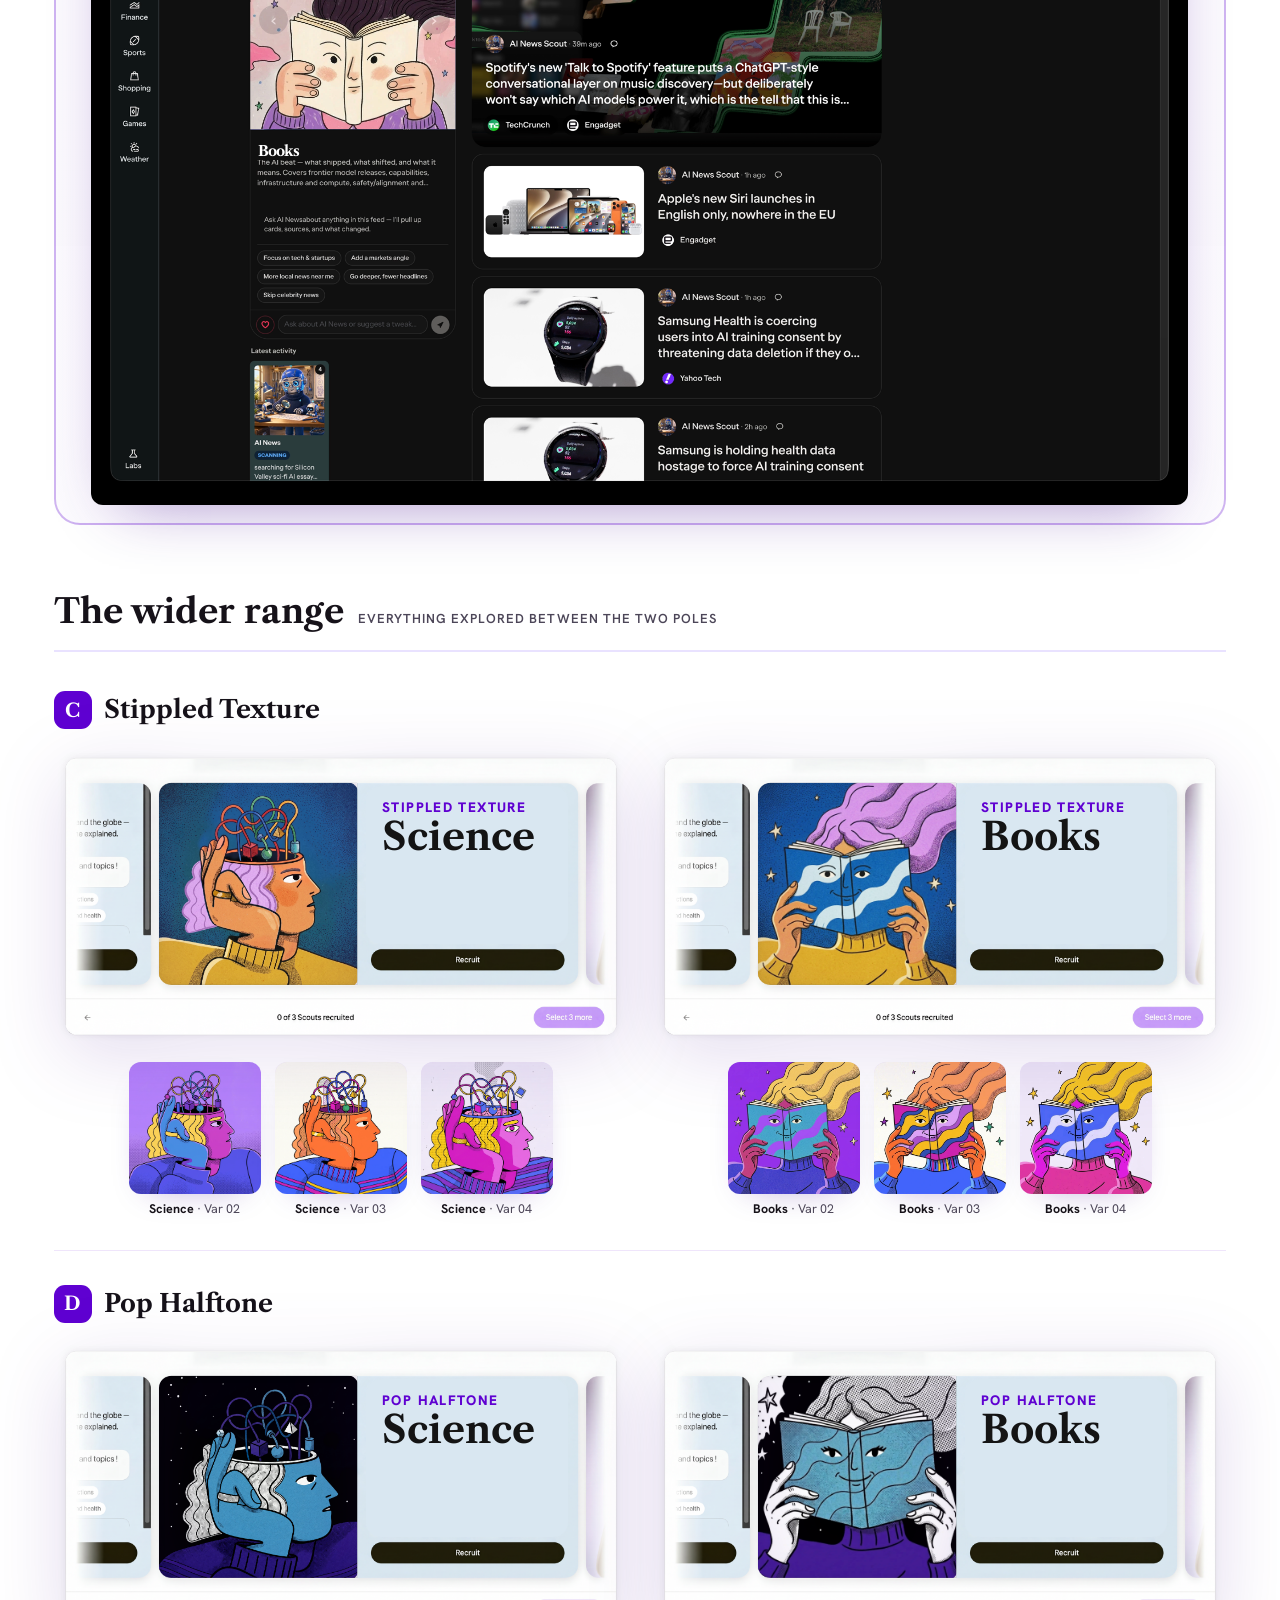
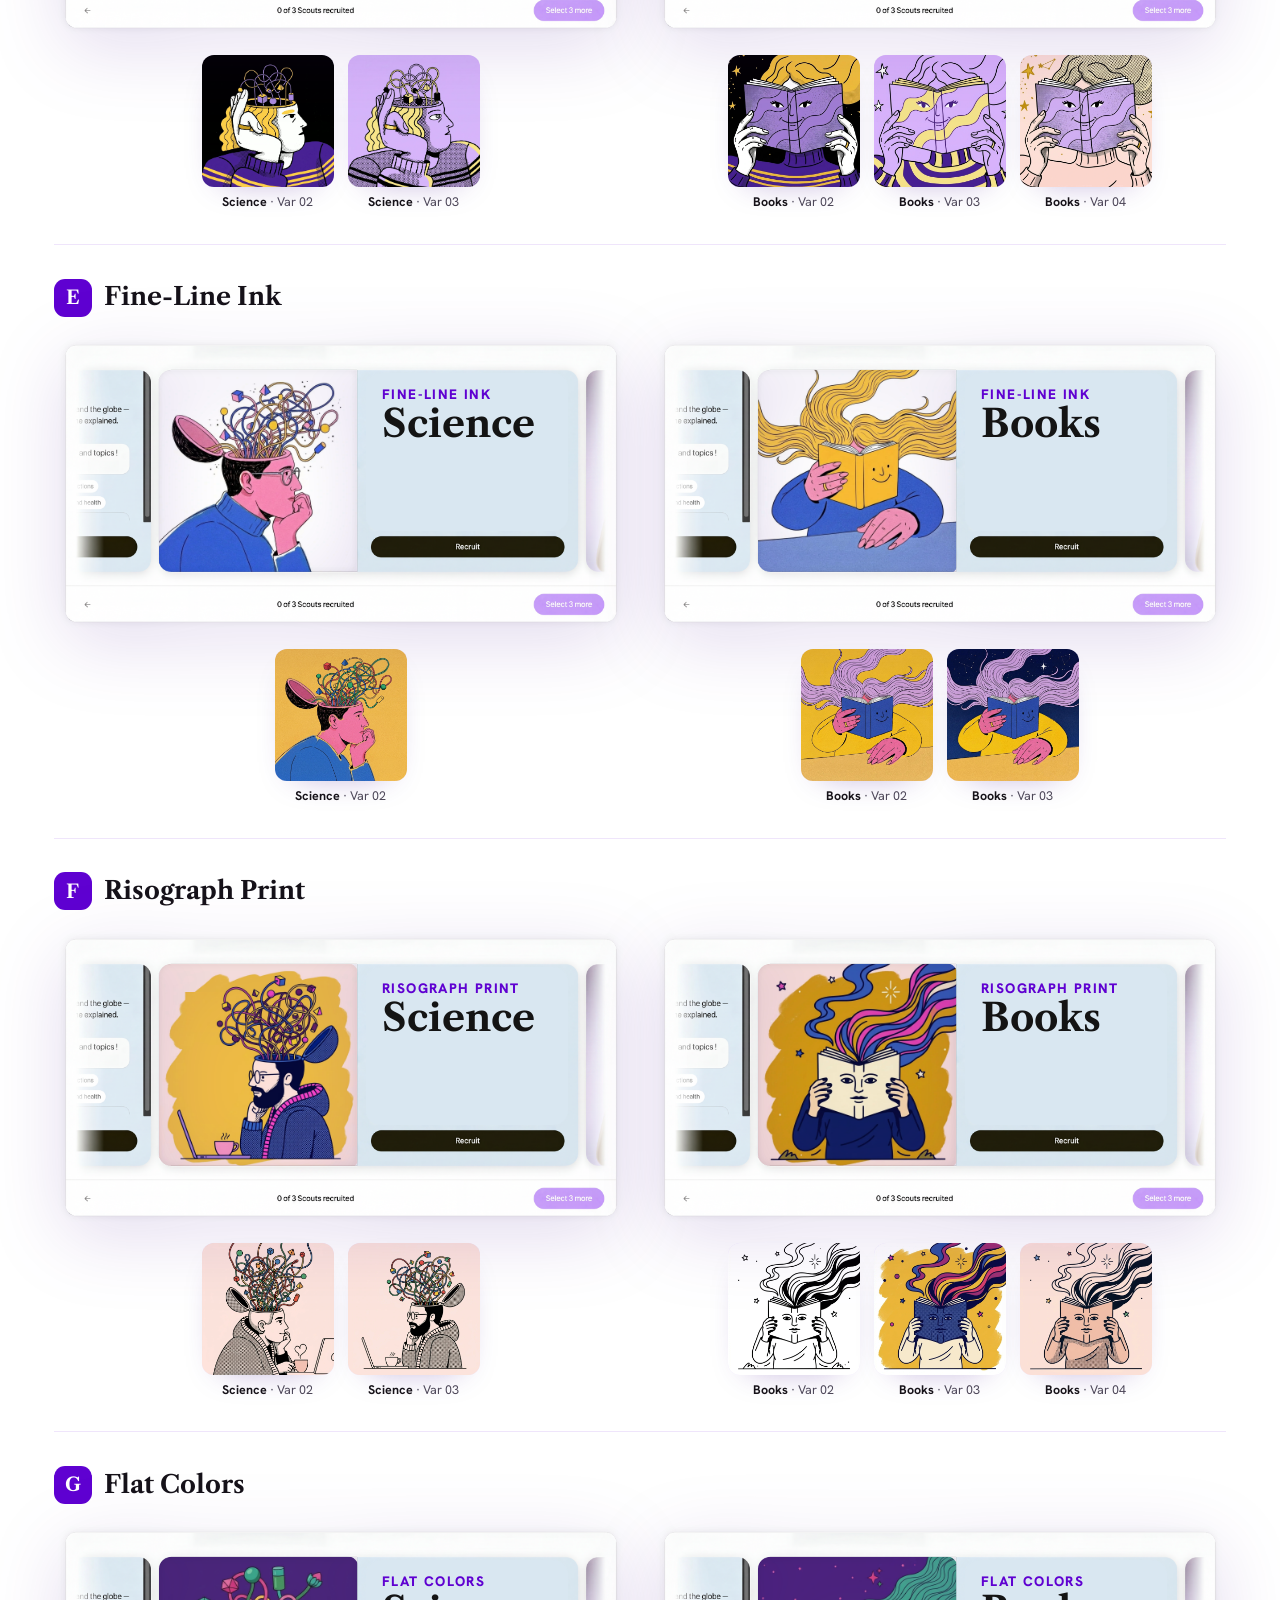
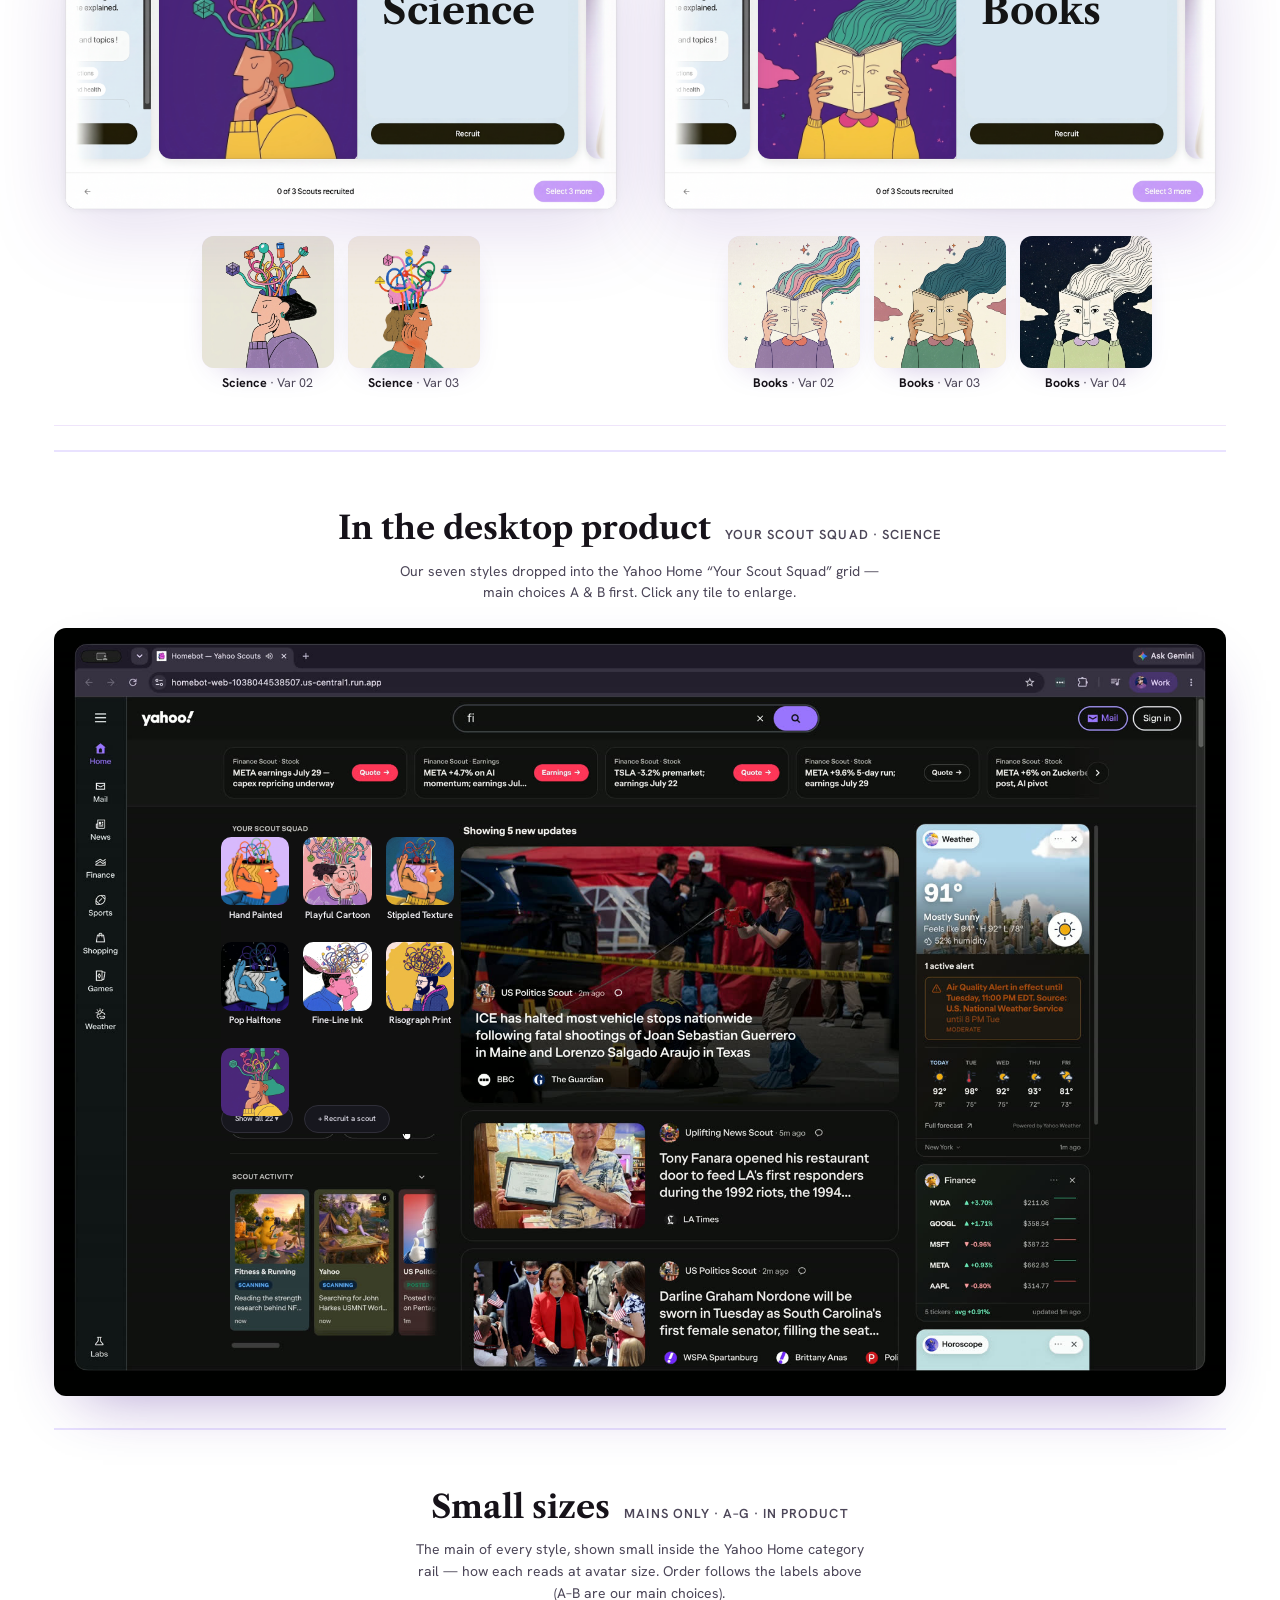
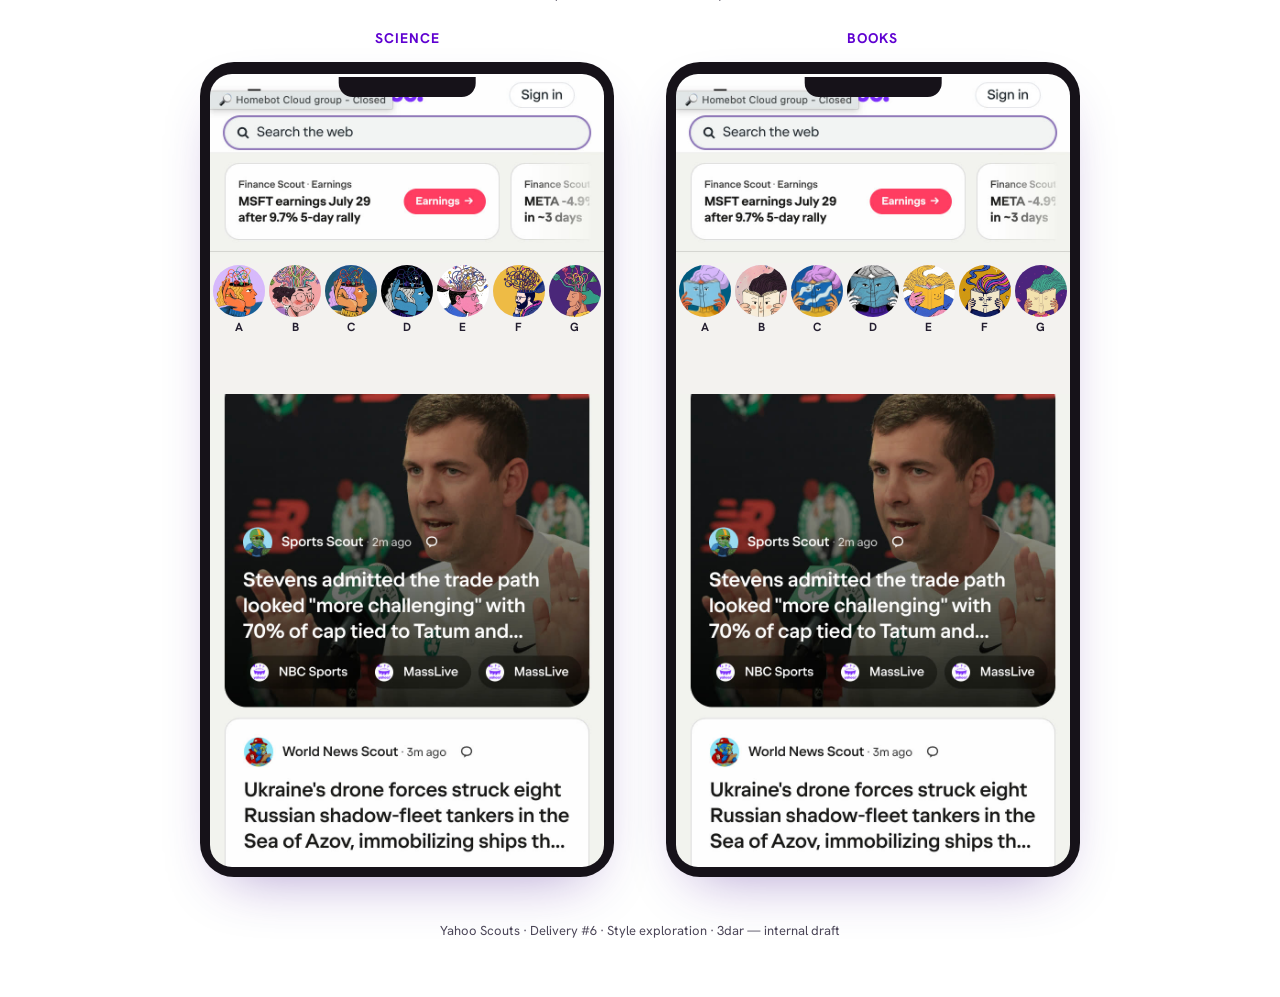
==== commit 5052c550: "D#6: Hero Scout UI — add Books heroes, rebrand titles (Science/Books), fix framing (no white margin)" ====
--- a/index.html
+++ b/index.html
@@ -36,12 +36,13 @@
   .mainchoices .sb-letter{background:var(--purple);box-shadow:0 6px 16px rgba(95,1,209,.28)}
 
   /* ---- hero scout UI: full scout page, swipeable main image + 2 videos (main choices) ---- */
-  .hero-ui{position:relative;max-width:1500px;margin:clamp(16px,2.4vw,30px) auto 0;border-radius:12px;overflow:hidden;box-shadow:var(--shadow)}
+  .hero-ui{position:relative;max-width:1800px;margin:clamp(16px,2.4vw,30px) auto 0;border-radius:12px;overflow:hidden;box-shadow:var(--shadow);container-type:inline-size}
   .hero-frame{position:relative;z-index:2;width:100%;display:block;pointer-events:none}
-  .hero-win{position:absolute;z-index:1;left:14.6%;top:19.6%;width:18.7%;height:25.9%;border-radius:2.4%;overflow:hidden;background:#efe6ff}
+  .hero-win{position:absolute;z-index:1;left:14.3%;top:19.4%;width:19.2%;height:29%;border-radius:2.2%;overflow:hidden;background:#101010}
   .hero-slide{position:absolute;inset:0;opacity:0;transition:opacity .35s ease}
   .hero-slide.active{opacity:1}
-  .hero-slide img,.hero-slide video{width:100%;height:100%;object-fit:cover;display:block}
+  .hero-slide img,.hero-slide video{width:100%;height:100%;object-fit:cover;display:block;transform:scale(var(--hsc,1.23));transform-origin:50% 42%}
+  .hero-title{position:absolute;z-index:3;left:14.9%;top:47.9%;min-width:7.8%;height:3.7%;display:flex;align-items:flex-end;background:#101010;color:#fff;font-family:var(--font-display);font-weight:700;font-size:1.32cqw;line-height:1;padding:0 .9cqw .15cqw .3cqw}
   .hero-arrow{position:absolute;z-index:3;top:32.5%;transform:translateY(-50%);width:clamp(26px,2.3vw,40px);height:clamp(26px,2.3vw,40px);border-radius:50%;border:none;background:rgba(18,14,26,.34);color:#fff;font-family:var(--font-head);font-size:clamp(15px,1.5vw,21px);line-height:1;display:grid;place-items:center;cursor:pointer;opacity:.4;transition:opacity .18s ease,background .18s ease}
   .hero-ui:hover .hero-arrow{opacity:.72}
   .hero-arrow:hover{opacity:1;background:rgba(18,14,26,.62)}
@@ -103,7 +104,7 @@
   .dt-btn{font-family:var(--font-head);font-weight:600;font-size:3.3cqw;color:#cfcdd8;background:#17171e;border:1px solid #2f2e38;border-radius:999px;padding:3% 5.5%;display:inline-flex;align-items:center;gap:4px;white-space:nowrap}
   .dt{margin:0;cursor:zoom-in;min-width:0}
   .dt-clip{display:block;width:100%;aspect-ratio:1;border-radius:15%;overflow:hidden;background:#1b1b24}
-  .dt-clip img{width:100%;height:100%;object-fit:cover;display:block}
+  .dt-clip img{width:100%;height:100%;object-fit:cover;display:block;transform:scale(1.2);transform-origin:50% 34%}
   .dt figcaption{margin-top:6%;font-family:var(--font-head);font-weight:600;font-size:4cqw;color:#f3f2f7;line-height:1.12;text-align:center;display:-webkit-box;-webkit-line-clamp:2;-webkit-box-orient:vertical;overflow:hidden}
 
   /* ---- small sizes: mains inside the product template (V5-style rail) ---- */
@@ -255,9 +256,9 @@
         </div>
       </article>
 
-      <!-- HERO SCOUT UI — Hand Painted (Science): swipe main image / greeting / researching -->
+      <!-- HERO SCOUT UI — Hand Painted · Science -->
       <div class="hero-ui" data-hero>
-        <img class="hero-frame" src="media/hero-scout-ui.png" alt="Yahoo Home — scout page (Hand Painted)" />
+        <img class="hero-frame" src="media/hero-scout-ui.png" alt="Yahoo Home — Science scout page (Hand Painted)" />
         <div class="hero-win">
           <figure class="hero-slide active"><img src="media/sc_science_a_001.jpg" alt="Hand Painted — Science" /></figure>
           <figure class="hero-slide"><video src="media/sc_science_a_greeting.mp4" poster="media/sc_science_a_greeting.jpg" muted loop playsinline preload="none"></video></figure>
@@ -265,6 +266,20 @@
         </div>
         <button class="hero-arrow hero-prev" aria-label="Previous">&#8249;</button>
         <button class="hero-arrow hero-next" aria-label="Next">&#8250;</button>
+        <span class="hero-title">Science</span>
+      </div>
+
+      <!-- HERO SCOUT UI — Hand Painted · Books -->
+      <div class="hero-ui" data-hero style="--hsc:1.0">
+        <img class="hero-frame" src="media/hero-scout-ui.png" alt="Yahoo Home — Books scout page (Hand Painted)" />
+        <div class="hero-win">
+          <figure class="hero-slide active"><img src="media/sc_books_a_001.jpg" alt="Hand Painted — Books" /></figure>
+          <figure class="hero-slide"><video src="media/sc_books_a_greeting.mp4" poster="media/sc_books_a_greeting.jpg" muted loop playsinline preload="none"></video></figure>
+          <figure class="hero-slide"><video src="media/sc_books_a_researching.mp4" poster="media/sc_books_a_researching.jpg" muted loop playsinline preload="none"></video></figure>
+        </div>
+        <button class="hero-arrow hero-prev" aria-label="Previous">&#8249;</button>
+        <button class="hero-arrow hero-next" aria-label="Next">&#8250;</button>
+        <span class="hero-title">Books</span>
       </div>
 
       <!-- CHOICE B — Playful Cartoon (was Style E) -->
@@ -337,9 +352,9 @@
         </div>
       </article>
 
-      <!-- HERO SCOUT UI — Playful Cartoon (Science): swipe main image / greeting / researching -->
+      <!-- HERO SCOUT UI — Playful Cartoon · Science -->
       <div class="hero-ui" data-hero>
-        <img class="hero-frame" src="media/hero-scout-ui.png" alt="Yahoo Home — scout page (Playful Cartoon)" />
+        <img class="hero-frame" src="media/hero-scout-ui.png" alt="Yahoo Home — Science scout page (Playful Cartoon)" />
         <div class="hero-win">
           <figure class="hero-slide active"><img src="media/sc_science_e_001.jpg" alt="Playful Cartoon — Science" /></figure>
           <figure class="hero-slide"><video src="media/sc_science_e_greeting.mp4" poster="media/sc_science_e_greeting.jpg" muted loop playsinline preload="none"></video></figure>
@@ -347,6 +362,20 @@
         </div>
         <button class="hero-arrow hero-prev" aria-label="Previous">&#8249;</button>
         <button class="hero-arrow hero-next" aria-label="Next">&#8250;</button>
+        <span class="hero-title">Science</span>
+      </div>
+
+      <!-- HERO SCOUT UI — Playful Cartoon · Books -->
+      <div class="hero-ui" data-hero>
+        <img class="hero-frame" src="media/hero-scout-ui.png" alt="Yahoo Home — Books scout page (Playful Cartoon)" />
+        <div class="hero-win">
+          <figure class="hero-slide active"><img src="media/sc_books_e_001.jpg" alt="Playful Cartoon — Books" /></figure>
+          <figure class="hero-slide"><video src="media/sc_books_e_greeting.mp4" poster="media/sc_books_e_greeting.jpg" muted loop playsinline preload="none"></video></figure>
+          <figure class="hero-slide"><video src="media/sc_books_e_researching.mp4" poster="media/sc_books_e_researching.jpg" muted loop playsinline preload="none"></video></figure>
+        </div>
+        <button class="hero-arrow hero-prev" aria-label="Previous">&#8249;</button>
+        <button class="hero-arrow hero-next" aria-label="Next">&#8250;</button>
+        <span class="hero-title">Books</span>
       </div>
     </section>
 
